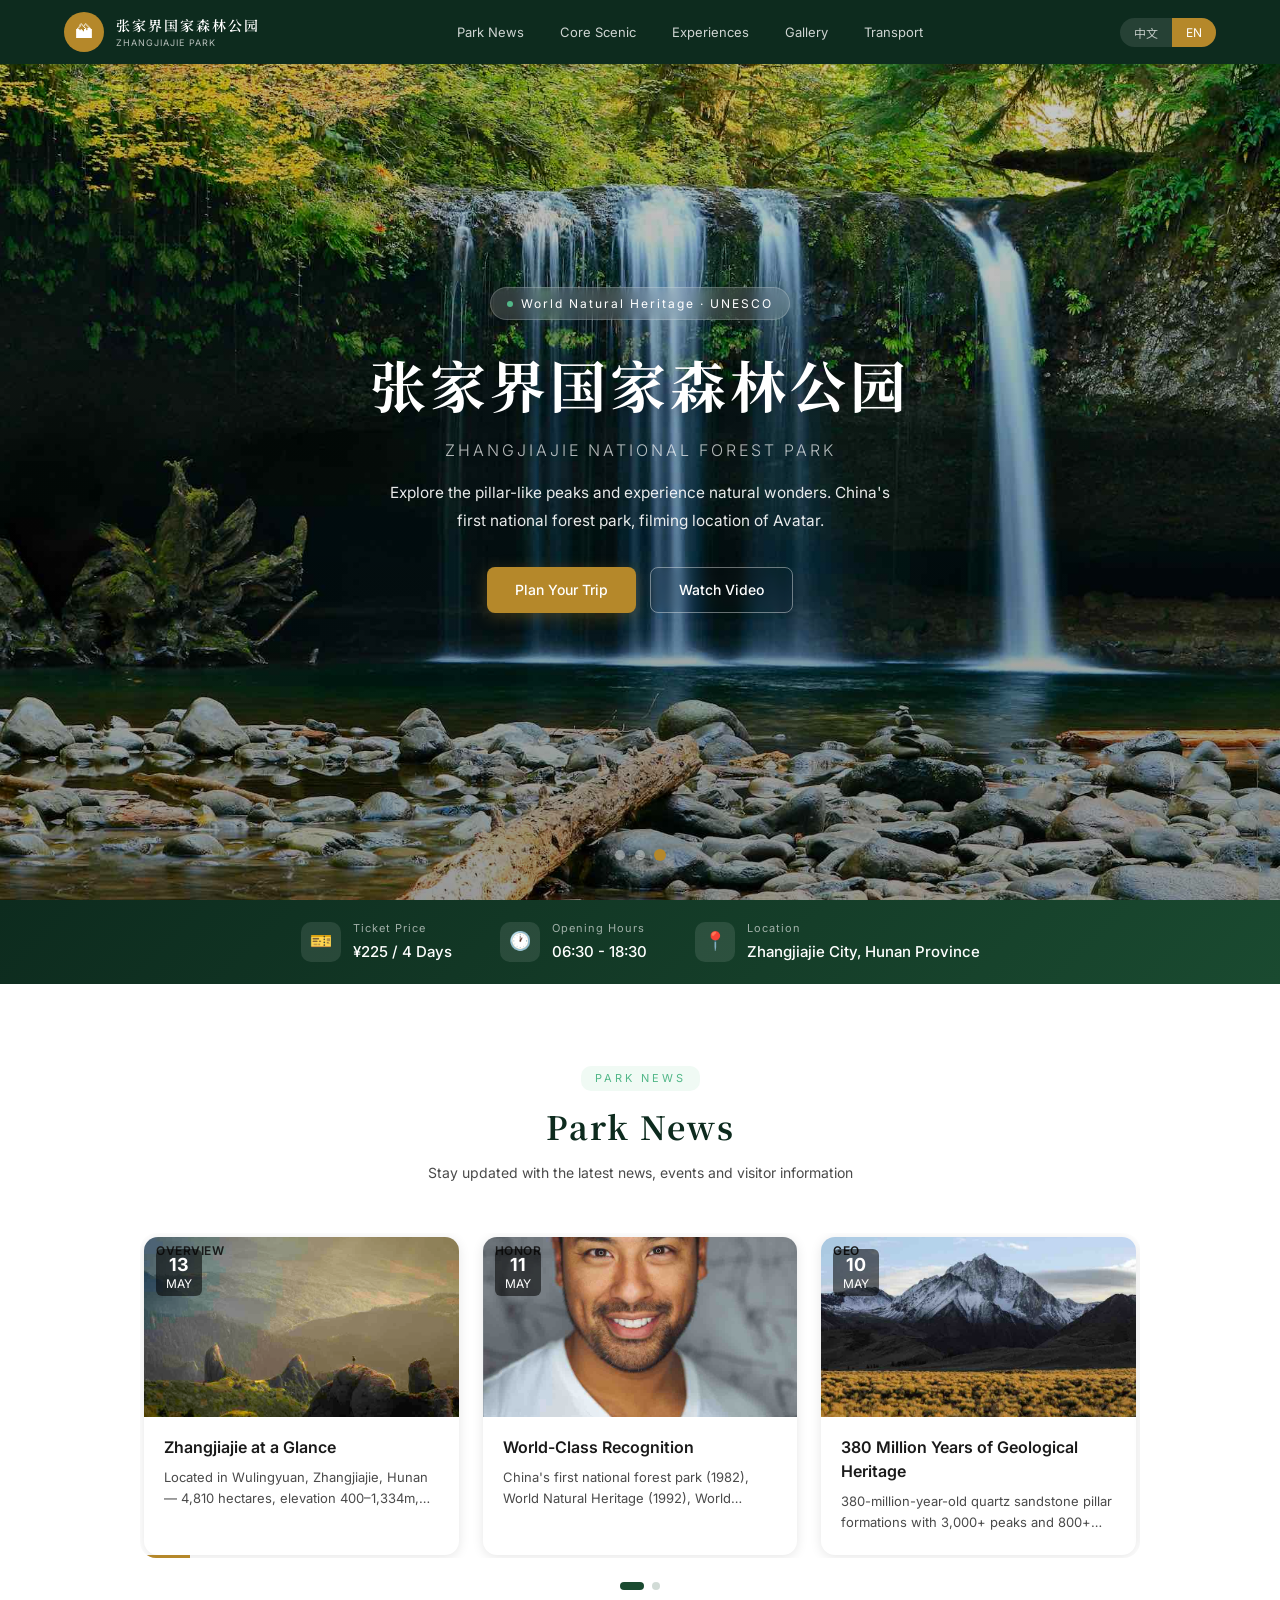
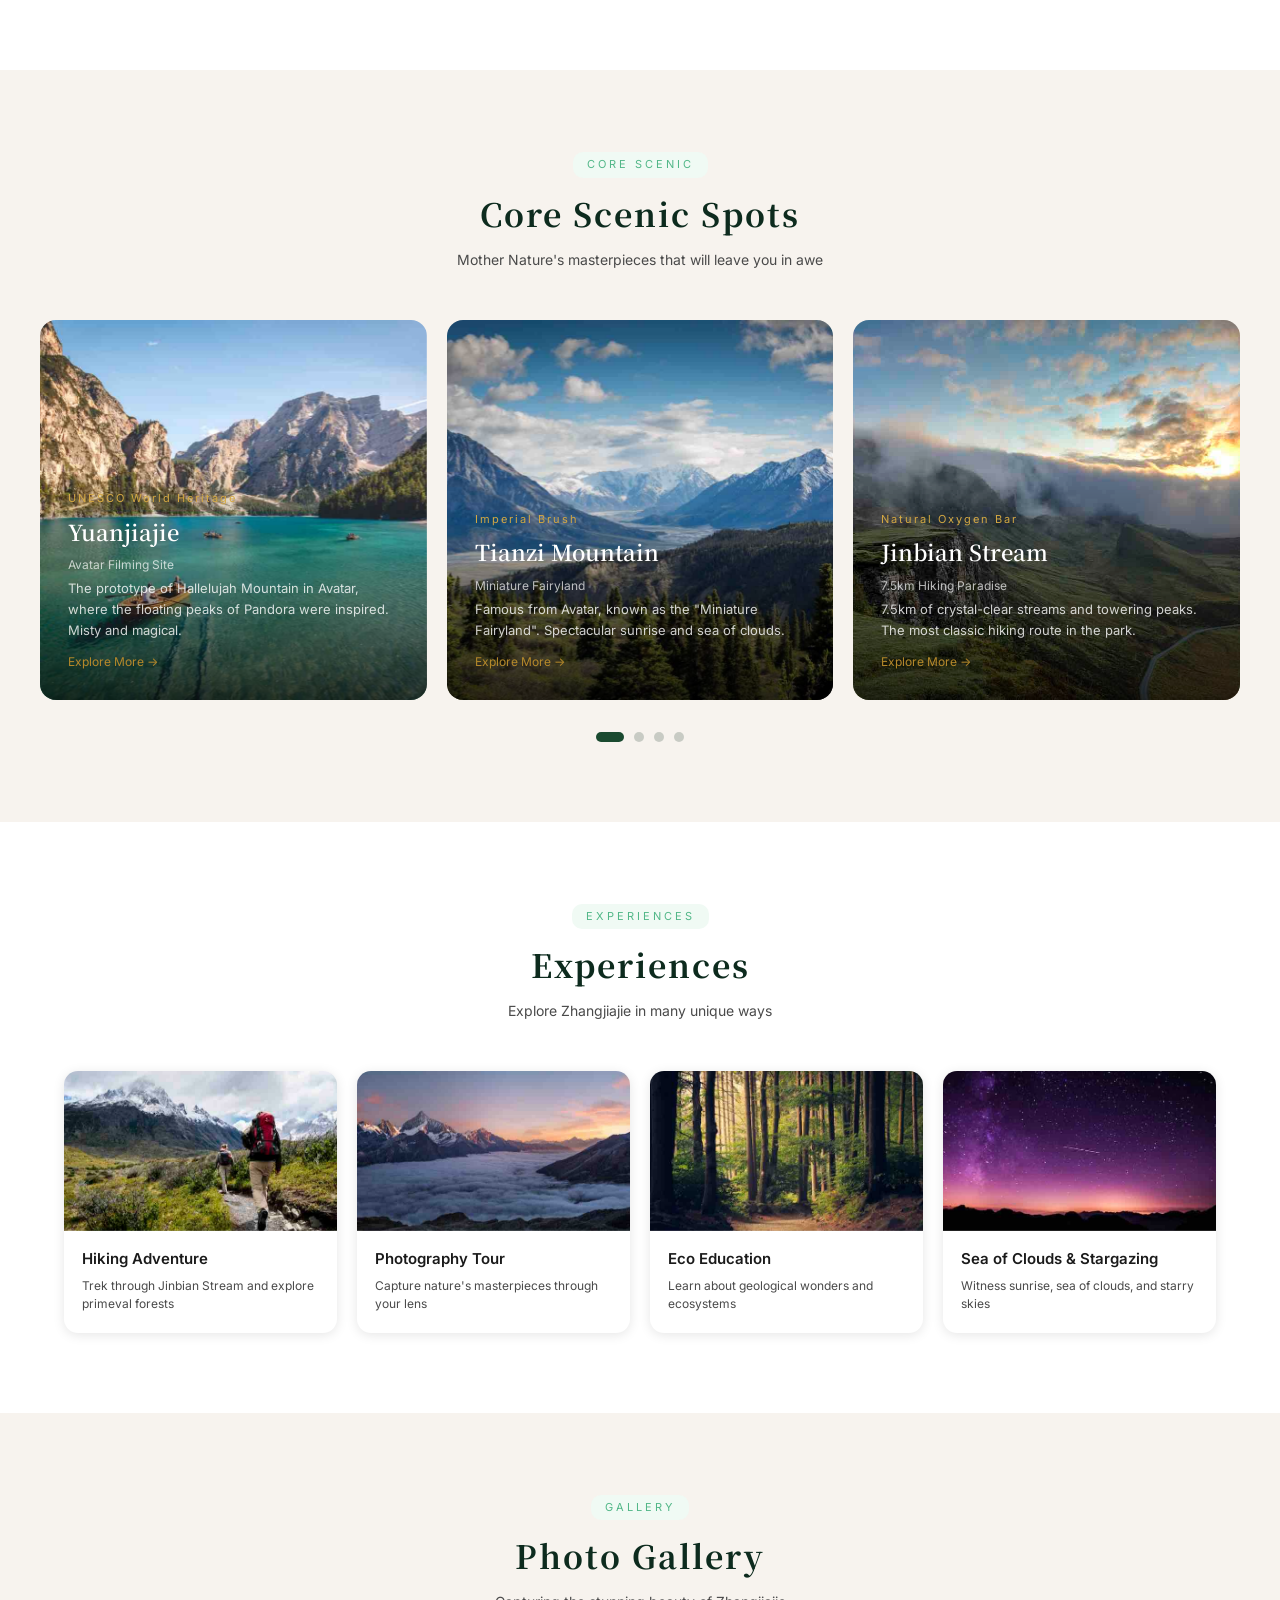
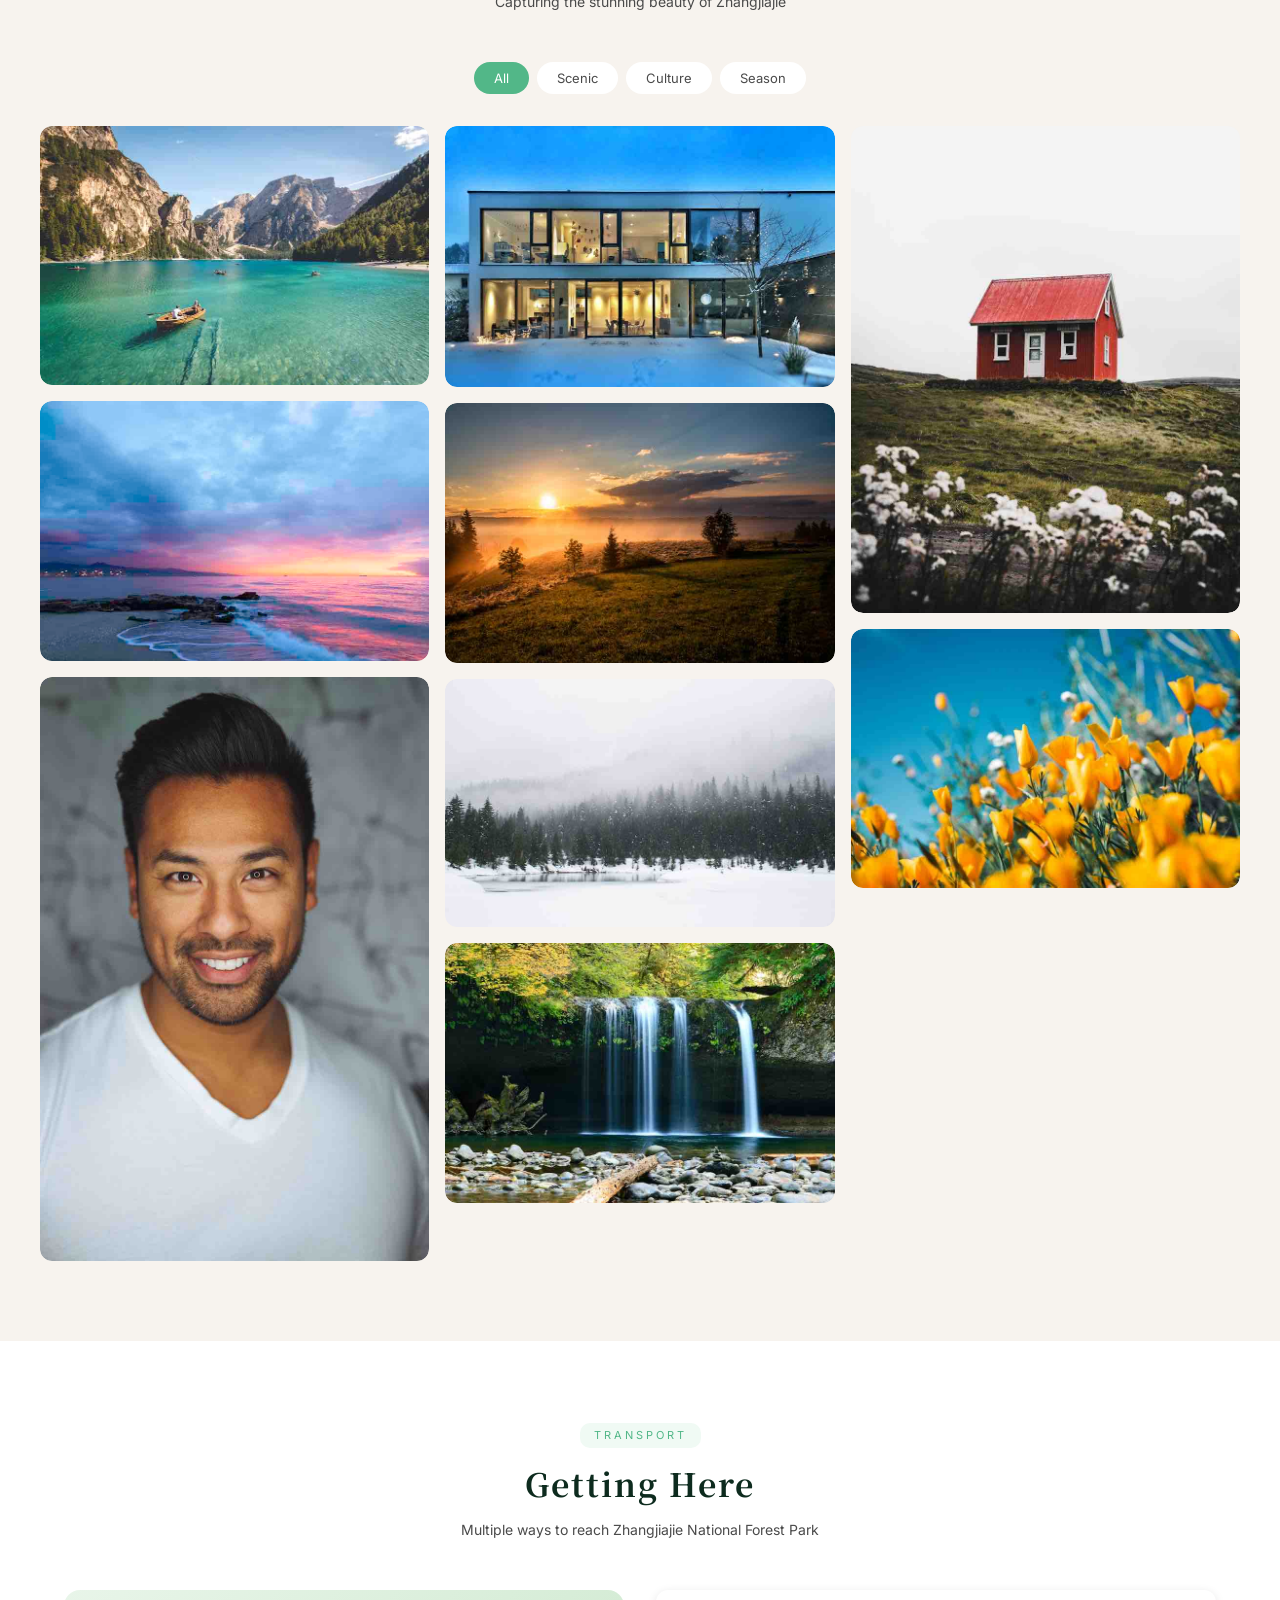
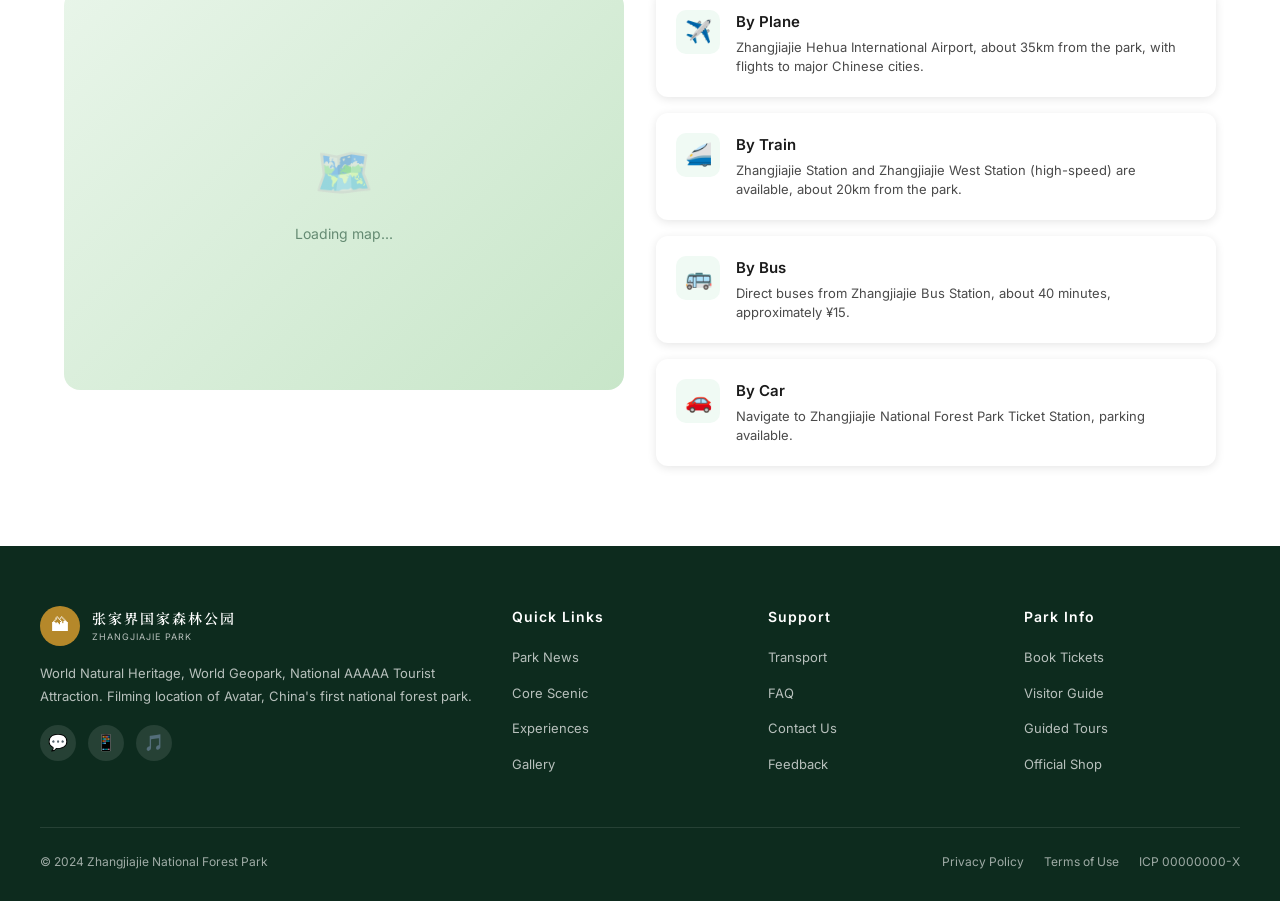
==== index.html @ 49bbccca "fix: prevent swipe-to-link, fix 768px breakpoint (show 2 cards)" ====
<!DOCTYPE html>
<html lang="zh-CN">
<head>
  <meta charset="UTF-8" />
  <meta name="viewport" content="width=device-width, initial-scale=1.0" />
  <title>张家界国家森林公园 | Zhangjiajie National Forest Park</title>
  <meta name="description" content="张家界国家森林公园官方网站 — 世界自然遗产，阿凡达取景地，中国第一个国家森林公园。" />
  <meta name="theme-color" content="#1a4a30" />
  
  <!-- DNS Prefetch for faster DNS resolution -->
  <link rel="dns-prefetch" href="https://fonts.googleapis.com" />
  <link rel="dns-prefetch" href="https://fonts.gstatic.com" crossorigin />
  
  <!-- Preconnect for Fonts - with display=swap for faster rendering -->
  <link rel="preconnect" href="https://fonts.googleapis.com" />
  <link rel="preconnect" href="https://fonts.gstatic.com" crossorigin />
  <link rel="preload" as="image" href="assets/images/hero-pillars.jpg" />
  <link href="https://fonts.googleapis.com/css2?family=Inter:wght@400;500;600&family=Noto+Sans+SC:wght@400;500&family=Noto+Serif+SC:wght@600;700&display=swap" rel="stylesheet" media="print" onload="this.media='all'" />
  <noscript>
    <link href="https://fonts.googleapis.com/css2?family=Inter:wght@400;500;600&family=Noto+Sans+SC:wght@400;500&family=Noto+Serif+SC:wght@600;700&display=swap" rel="stylesheet" />
  </noscript>
  
  <style>
    /* ========== RESET & BASE ========== */
    *, *::before, *::after { box-sizing: border-box; margin: 0; padding: 0; }
    html { scroll-behavior: smooth; }
    body {
      font-family: 'Inter', 'Noto Sans SC', -apple-system, sans-serif;
      color: #1a1a1a;
      background: #fff;
      line-height: 1.6;
      -webkit-font-smoothing: antialiased;
    }
    img { display: block; max-width: 100%; }
    a { text-decoration: none; color: inherit; }
    button { font-family: inherit; cursor: pointer; border: none; background: none; }
    ul { list-style: none; }

    /* ========== COLOR VARIABLES ========== */
    :root {
      --green-dark: #0d2b1e;
      --green-mid: #1a4a30;
      --green-light: #2d6a4f;
      --green-accent: #52b788;
      --gold: #b5882a;
      --gold-light: #d4a843;
      --cream: #f7f3ee;
      --cream-dark: #e8e4de;
      --text-dark: #1a1a1a;
      --text-mid: #4a4a4a;
      --text-light: #888;
      --border: #e0dbd4;
      --white: #fff;
      --shadow: rgba(0,0,0,0.1);
      --nav-height: 64px;
    }

    /* ========== HEADER ========== */
    .header {
      position: fixed;
      top: 0;
      left: 0;
      right: 0;
      z-index: 1000;
      background: var(--green-dark);
      height: var(--nav-height);
      transition: background 0.3s, box-shadow 0.3s;
    }
    .header.scrolled {
      background: rgba(13, 43, 30, 0.98);
      box-shadow: 0 2px 20px rgba(0,0,0,0.2);
    }
    .header-inner {
      max-width: 1200px;
      margin: 0 auto;
      padding: 0 24px;
      height: 100%;
      display: flex;
      align-items: center;
      justify-content: space-between;
    }
    .logo {
      display: flex;
      align-items: center;
      gap: 12px;
      color: var(--white);
    }
    .logo-icon {
      width: 40px;
      height: 40px;
      background: var(--gold);
      border-radius: 50%;
      display: flex;
      align-items: center;
      justify-content: center;
      font-size: 18px;
    }
    .logo-text {
      display: flex;
      flex-direction: column;
    }
    .logo-cn {
      font-family: 'Noto Serif SC', serif;
      font-size: 14px;
      font-weight: 600;
      letter-spacing: 2px;
    }
    .logo-en {
      font-size: 9px;
      opacity: 0.7;
      letter-spacing: 1px;
    }
    .nav {
      display: flex;
      align-items: center;
      gap: 8px;
    }
    .nav a {
      color: rgba(255,255,255,0.8);
      font-size: 13px;
      padding: 8px 14px;
      border-radius: 6px;
      transition: background 0.2s, color 0.2s;
    }
    .nav a:hover, .nav a.active {
      color: var(--white);
      background: rgba(255,255,255,0.1);
    }
    .lang-switch {
      display: flex;
      background: rgba(255,255,255,0.1);
      border-radius: 20px;
      overflow: hidden;
    }
    .lang-switch button {
      padding: 6px 14px;
      font-size: 12px;
      color: rgba(255,255,255,0.7);
      transition: background 0.2s, color 0.2s;
    }
    .lang-switch button.active {
      background: var(--gold);
      color: var(--white);
    }
    .mobile-menu-btn {
      display: none;
      flex-direction: column;
      gap: 5px;
      padding: 8px;
    }
    .mobile-menu-btn span {
      display: block;
      width: 22px;
      height: 2px;
      background: var(--white);
      border-radius: 2px;
      transition: transform 0.3s, opacity 0.3s;
    }
    .mobile-menu-btn.active span:nth-child(1) {
      transform: rotate(45deg) translate(5px, 5px);
    }
    .mobile-menu-btn.active span:nth-child(2) {
      opacity: 0;
    }
    .mobile-menu-btn.active span:nth-child(3) {
      transform: rotate(-45deg) translate(5px, -5px);
    }

    /* ========== MOBILE NAV ========== */
    .mobile-nav {
      position: fixed;
      top: 0;
      right: -100%;
      width: 280px;
      height: 100vh;
      background: var(--green-dark);
      z-index: 2000;
      padding: 80px 24px 24px;
      transition: right 0.3s ease;
      box-shadow: -4px 0 20px rgba(0,0,0,0.3);
    }
    .mobile-nav.open {
      right: 0;
    }
    .mobile-nav-close {
      position: absolute;
      top: 20px;
      right: 20px;
      width: 40px;
      height: 40px;
      border: none;
      background: transparent;
      color: white;
      font-size: 28px;
      cursor: pointer;
    }
    .mobile-nav a {
      display: block;
      color: white;
      font-size: 18px;
      padding: 16px 0;
      border-bottom: 1px solid rgba(255,255,255,0.1);
    }
    .mobile-nav-lang {
      display: flex;
      gap: 12px;
      margin-top: 24px;
    }
    .mobile-nav-lang button {
      flex: 1;
      padding: 12px;
      border: 1px solid var(--gold);
      background: transparent;
      color: white;
      border-radius: 4px;
      cursor: pointer;
    }
    .mobile-nav-lang button.active {
      background: var(--gold);
    }
    .mobile-nav-overlay {
      position: fixed;
      top: 0;
      left: 0;
      width: 100%;
      height: 100%;
      background: rgba(0,0,0,0.5);
      z-index: 1999;
      opacity: 0;
      visibility: hidden;
      transition: opacity 0.3s, visibility 0.3s;
    }
    .mobile-nav-overlay.open {
      opacity: 1;
      visibility: visible;
    }

    /* ========== HERO ========== */
    .hero {
      height: 100vh;
      min-height: 600px;
      position: relative;
      overflow: hidden;
    }
    .hero-slides {
      position: absolute;
      inset: 0;
    }
    .hero-slide {
      position: absolute;
      inset: 0;
      opacity: 0;
      transition: opacity 1s;
    }
    .hero-slide.active { opacity: 1; }
    .hero-slide-bg {
      position: absolute;
      inset: 0;
      background-size: cover;
      background-position: center;
    }
    .slide-1 .hero-slide-bg { background-image: url('assets/images/hero-pillars.jpg'); }
    .slide-2 .hero-slide-bg { background-image: url('assets/images/hero-clouds.jpg'); }
    .slide-3 .hero-slide-bg { background-image: url('assets/images/hero-stream.jpg'); }
    .hero-overlay {
      position: absolute;
      inset: 0;
      background: linear-gradient(to bottom, rgba(0,0,0,0.2), rgba(0,0,0,0.4));
    }
    .hero-content {
      position: relative;
      z-index: 10;
      height: 100%;
      display: flex;
      flex-direction: column;
      align-items: center;
      justify-content: center;
      text-align: center;
      color: var(--white);
      padding: 0 24px;
    }
    .hero-badge {
      display: inline-flex;
      align-items: center;
      gap: 8px;
      background: rgba(255,255,255,0.15);
      backdrop-filter: blur(6px);
      padding: 6px 16px;
      border-radius: 20px;
      font-size: 12px;
      letter-spacing: 2px;
      margin-bottom: 20px;
      border: 1px solid rgba(255,255,255,0.2);
    }
    .hero-badge-dot {
      width: 6px;
      height: 6px;
      background: var(--green-accent);
      border-radius: 50%;
      animation: pulse 2s infinite;
    }
    @keyframes pulse {
      0%, 100% { opacity: 1; }
      50% { opacity: 0.4; }
    }
    .hero-title {
      font-family: 'Noto Serif SC', serif;
      font-size: clamp(32px, 5vw, 56px);
      font-weight: 700;
      letter-spacing: 4px;
      margin-bottom: 16px;
      text-shadow: 0 2px 20px rgba(0,0,0,0.3);
    }
    .hero-title-en {
      display: block;
      font-family: 'Inter', sans-serif;
      font-size: clamp(12px, 1.5vw, 16px);
      font-weight: 300;
      letter-spacing: 3px;
      opacity: 0.7;
      margin-top: 8px;
    }
    .hero-desc {
      font-size: clamp(14px, 1.2vw, 16px);
      max-width: 500px;
      opacity: 0.9;
      margin-bottom: 32px;
      line-height: 1.8;
    }
    .hero-btns {
      display: flex;
      gap: 14px;
      flex-wrap: wrap;
      justify-content: center;
    }
    .btn {
      padding: 12px 28px;
      border-radius: 8px;
      font-size: 14px;
      font-weight: 500;
      transition: transform 0.2s, box-shadow 0.2s;
    }
    .btn:hover {
      transform: translateY(-2px);
    }
    .btn-primary {
      background: var(--gold);
      color: var(--white);
      box-shadow: 0 4px 16px rgba(181,136,42,0.3);
    }
    .btn-primary:hover {
      box-shadow: 0 6px 24px rgba(181,136,42,0.4);
    }
    .btn-outline {
      border: 1px solid rgba(255,255,255,0.4);
      color: var(--white);
      backdrop-filter: blur(4px);
    }
    .btn-outline:hover {
      background: rgba(255,255,255,0.1);
    }
    .hero-dots {
      position: absolute;
      bottom: 40px;
      left: 50%;
      transform: translateX(-50%);
      display: flex;
      gap: 10px;
    }
    .hero-dot {
      width: 10px;
      height: 10px;
      border-radius: 50%;
      background: rgba(255,255,255,0.4);
      cursor: pointer;
      transition: background 0.3s, transform 0.3s;
      border: none;
    }
    .hero-dot.active {
      background: var(--gold);
      transform: scale(1.2);
    }

    /* ========== INFO BAR ========== */
    .info-bar {
      background: linear-gradient(135deg, var(--green-dark), var(--green-mid));
      color: var(--white);
      padding: 20px 0;
    }
    .info-inner {
      max-width: 1200px;
      margin: 0 auto;
      padding: 0 24px;
      display: flex;
      align-items: center;
      justify-content: center;
      gap: 48px;
      flex-wrap: wrap;
    }
    .info-item {
      display: flex;
      align-items: center;
      gap: 12px;
    }
    .info-icon {
      width: 40px;
      height: 40px;
      background: rgba(255,255,255,0.1);
      border-radius: 10px;
      display: flex;
      align-items: center;
      justify-content: center;
      font-size: 18px;
    }
    .info-label {
      font-size: 11px;
      opacity: 0.6;
      letter-spacing: 1px;
    }
    .info-value {
      font-size: 15px;
      font-weight: 500;
      margin-top: 2px;
    }

    /* ========== SECTIONS ========== */
    .section {
      padding: 80px 24px;
      max-width: 1200px;
      margin: 0 auto;
    }
    .section-header {
      text-align: center;
      margin-bottom: 48px;
    }
    .section-tag {
      display: inline-block;
      font-size: 11px;
      color: var(--green-accent);
      letter-spacing: 3px;
      text-transform: uppercase;
      margin-bottom: 10px;
      background: #f0faf4;
      padding: 4px 14px;
      border-radius: 10px;
    }
    .section-title {
      font-family: 'Noto Serif SC', serif;
      font-size: clamp(24px, 3vw, 32px);
      font-weight: 700;
      color: var(--green-dark);
      letter-spacing: 2px;
      margin-bottom: 10px;
    }
    .section-desc {
      font-size: 14px;
      color: var(--text-mid);
      max-width: 500px;
      margin: 0 auto;
    }

    /* ========== NEWS CAROUSEL ========== */
    .news-carousel-wrapper {
      position: relative;
      max-width: 1000px;
      margin: 0 auto;
      overflow: hidden;
      border-radius: 16px;
    }
    .news-carousel {
      display: flex;
      transition: transform 0.5s cubic-bezier(0.4, 0, 0.2, 1);
      will-change: transform;
    }
    .news-carousel-slide {
      flex: 0 0 100%;
      display: grid;
      grid-template-columns: repeat(3, 1fr);
      gap: 24px;
      padding: 4px;
    }
    .news-carousel-card {
      border-radius: 14px;
      overflow: hidden;
      background: var(--white);
      box-shadow: 0 2px 12px var(--shadow);
      transition: transform 0.25s, box-shadow 0.25s;
      cursor: pointer;
    }
    .news-carousel-card:hover {
      transform: translateY(-4px);
      box-shadow: 0 8px 28px rgba(0,0,0,0.12);
    }
    .news-carousel-img {
      height: 180px;
      background-size: cover;
      background-position: center;
      position: relative;
    }
    .news-carousel-body {
      padding: 18px 20px 22px;
    }
    .news-carousel-title {
      font-size: 16px;
      font-weight: 600;
      color: var(--text-dark);
      margin-bottom: 8px;
      line-height: 1.5;
    }
    .news-carousel-text {
      font-size: 13px;
      color: var(--text-mid);
      line-height: 1.6;
      display: -webkit-box;
      -webkit-line-clamp: 2;
      -webkit-box-orient: vertical;
      overflow: hidden;
    }
    .news-carousel-nav {
      position: absolute;
      top: 50%;
      transform: translateY(-50%);
      width: 44px;
      height: 44px;
      background: rgba(255,255,255,0.9);
      border-radius: 50%;
      display: flex;
      align-items: center;
      justify-content: center;
      cursor: pointer;
      transition: all 0.2s;
      box-shadow: 0 2px 10px rgba(0,0,0,0.15);
      z-index: 10;
      border: none;
      font-size: 20px;
      color: var(--green-mid);
      opacity: 0;
    }
    .news-carousel-wrapper:hover .news-carousel-nav {
      opacity: 1;
    }
    .news-carousel-nav:hover {
      background: var(--white);
      transform: translateY(-50%) scale(1.1);
    }
    .news-carousel-nav.prev { left: 12px; }
    .news-carousel-nav.next { right: 12px; }
    .news-carousel-dots {
      display: flex;
      justify-content: center;
      gap: 8px;
      margin-top: 24px;
    }
    .news-carousel-dot {
      width: 8px;
      height: 8px;
      border-radius: 50%;
      background: rgba(26,74,48,0.2);
      border: none;
      cursor: pointer;
      transition: all 0.3s;
      padding: 0;
    }
    .news-carousel-dot.active {
      background: var(--green-mid);
      width: 24px;
      border-radius: 4px;
    }
    .news-carousel-dot:hover:not(.active) {
      background: rgba(26,74,48,0.4);
    }
    .news-carousel-progress {
      position: absolute;
      bottom: 0;
      left: 0;
      height: 3px;
      background: var(--gold);
      width: 0%;
      z-index: 11;
      transition: width 0.1s linear;
    }
    .news-date {
      position: absolute;
      top: 12px;
      left: 12px;
      background: rgba(0,0,0,0.55);
      color: #fff;
      padding: 4px 10px;
      border-radius: 6px;
      text-align: center;
      font-size: 12px;
      line-height: 1.3;
      pointer-events: none;
    }
    .news-date-day {
      font-size: 18px;
      font-weight: 700;
    }
    .news-tag {
      display: inline-block;
      padding: 4px 12px;
      border-radius: 6px;
      font-size: 12px;
      font-weight: 600;
      letter-spacing: 0.5px;
      text-transform: uppercase;
    }
    .news-tag.overview { background: #e8f5e9; color: #2e7d32; }
    .news-tag.honor    { background: #fff8e1; color: #f57f17; }
    .news-tag.geo      { background: #e3f2fd; color: #1565c0; }
    .news-tag.eco      { background: #f3e5f5; color: #6a1b9a; }
    .news-tag.avatar   { background: #e0f7fa; color: #00838f; }
    /* fallback for old tags */
    .news-tag.announce { background: #fff3e0; color: #e65100; }
    .news-tag.event    { background: #e8f5e9; color: #2e7d32; }
    .news-tag.notice   { background: #e3f2fd; color: #1565c0; }

    /* ========== SCENIC ========== */
    #scenic {
      background: var(--cream);
      padding: 80px 24px;
    }
    .scenic-inner {
      max-width: 1200px;
      margin: 0 auto;
    }
    .scenic-grid {
      display: grid;
      grid-template-columns: repeat(3, 1fr);
      gap: 20px;
    }
    .scenic-card {
      border-radius: 16px;
      overflow: hidden;
      position: relative;
      min-height: 380px;
      cursor: pointer;
    }
    .scenic-bg {
      position: absolute;
      inset: 0;
      background-size: cover;
      background-position: center;
      transition: transform 0.4s;
      will-change: transform;
    }
    .scenic-card:hover .scenic-bg {
      transform: scale(1.05);
    }
    .scenic-overlay {
      position: absolute;
      inset: 0;
      background: linear-gradient(to top, rgba(0,0,0,0.7) 0%, transparent 60%);
      display: flex;
      flex-direction: column;
      justify-content: flex-end;
      padding: 28px;
      color: var(--white);
    }
    .scenic-tag {
      font-size: 11px;
      color: var(--gold-light);
      letter-spacing: 2px;
      margin-bottom: 6px;
    }
    .scenic-name {
      font-family: 'Noto Serif SC', serif;
      font-size: 22px;
      font-weight: 600;
      margin-bottom: 6px;
    }
    .scenic-desc {
      font-size: 13px;
      opacity: 0.8;
      line-height: 1.6;
    }
    .scenic-sub {
      font-size: 12px;
      color: rgba(255,255,255,0.7);
      margin-bottom: 4px;
    }
    .scenic-link {
      margin-top: 12px;
      font-size: 12px;
      color: var(--gold);
      display: flex;
      align-items: center;
      gap: 4px;
    }
    .pagination-container {
      display: flex;
      justify-content: center;
      gap: 10px;
      margin-top: 32px;
    }
    .pagination-dot {
      width: 10px;
      height: 10px;
      border-radius: 50%;
      background: rgba(13, 43, 30, 0.2);
      border: none;
      cursor: pointer;
      transition: all 0.3s;
    }
    .pagination-dot.active {
      background: var(--green-mid);
      width: 28px;
      border-radius: 5px;
    }
    .pagination-dot:hover:not(.active) {
      background: rgba(13, 43, 30, 0.4);
    }

    /* ========== EXPERIENCE ========== */
    .exp-grid {
      display: grid;
      grid-template-columns: repeat(4, 1fr);
      gap: 20px;
    }
    .exp-card {
      border-radius: 14px;
      overflow: hidden;
      background: var(--white);
      box-shadow: 0 2px 12px var(--shadow);
      transition: transform 0.25s, box-shadow 0.25s;
      cursor: pointer;
    }
    .exp-card:hover {
      transform: translateY(-4px);
      box-shadow: 0 8px 28px rgba(0,0,0,0.12);
    }
    .exp-img {
      height: 160px;
      overflow: hidden;
    }
    .exp-img img {
      width: 100%;
      height: 100%;
      object-fit: cover;
      transition: transform 0.4s;
      will-change: transform;
    }
    .exp-card:hover .exp-img img {
      transform: scale(1.1);
    }
    .exp-body {
      padding: 16px 18px 20px;
    }
    .exp-title {
      font-size: 15px;
      font-weight: 600;
      color: var(--text-dark);
      margin-bottom: 6px;
    }
    .exp-desc {
      font-size: 12px;
      color: var(--text-mid);
      line-height: 1.5;
    }

    /* ========== GALLERY ========== */
    #gallery {
      background: var(--cream);
      padding: 80px 24px;
    }
    .gallery-inner {
      max-width: 1200px;
      margin: 0 auto;
    }
    .gallery-filter {
      display: flex;
      justify-content: center;
      flex-wrap: wrap;
      gap: 8px;
      margin-bottom: 32px;
    }
    .gallery-filter button {
      padding: 8px 20px;
      border-radius: 20px;
      font-size: 13px;
      color: var(--text-mid);
      background: var(--white);
      cursor: pointer;
      transition: background 0.2s, color 0.2s;
    }
    .gallery-filter button.active,
    .gallery-filter button:hover {
      background: var(--green-accent);
      color: var(--white);
    }
    .gallery-masonry {
      columns: 3;
      column-gap: 16px;
    }
    .gallery-item {
      break-inside: avoid;
      margin-bottom: 16px;
      border-radius: 12px;
      overflow: hidden;
      position: relative;
      cursor: pointer;
    }
    .gallery-item img {
      width: 100%;
      display: block;
      border-radius: 12px;
    }
    .gallery-overlay {
      position: absolute;
      inset: 0;
      background: linear-gradient(to top, rgba(0,0,0,0.6), transparent 60%);
      border-radius: 12px;
      display: flex;
      align-items: flex-end;
      padding: 16px;
      opacity: 0;
      transition: opacity 0.25s;
    }
    .gallery-item:hover .gallery-overlay {
      opacity: 1;
    }
    .gallery-title {
      font-size: 13px;
      color: var(--white);
      font-weight: 500;
    }

    /* ========== TRANSPORT ========== */
    .transport-layout {
      display: grid;
      grid-template-columns: 1fr 1fr;
      gap: 32px;
      align-items: start;
    }
    .transport-map {
      border-radius: 16px;
      overflow: hidden;
      background: linear-gradient(135deg, #e8f5e9, #c8e6c9);
      height: 400px;
      position: relative;
    }
    .map-placeholder {
      width: 100%;
      height: 100%;
      display: flex;
      align-items: center;
      justify-content: center;
      flex-direction: column;
      gap: 12px;
      color: var(--green-mid);
    }
    .map-placeholder-icon {
      font-size: 48px;
      opacity: 0.4;
    }
    .map-placeholder-text {
      font-size: 14px;
      opacity: 0.6;
    }
    .transport-ways {
      display: flex;
      flex-direction: column;
      gap: 16px;
    }
    .transport-card {
      background: var(--white);
      border-radius: 12px;
      padding: 20px;
      box-shadow: 0 2px 10px var(--shadow);
      display: flex;
      align-items: flex-start;
      gap: 16px;
      transition: transform 0.2s, box-shadow 0.2s;
      cursor: pointer;
    }
    .transport-card:hover {
      transform: translateX(4px);
      box-shadow: 0 4px 18px rgba(0,0,0,0.1);
    }
    .transport-icon {
      width: 44px;
      height: 44px;
      background: #f0faf4;
      border-radius: 10px;
      display: flex;
      align-items: center;
      justify-content: center;
      font-size: 22px;
      flex-shrink: 0;
    }
    .transport-title {
      font-size: 15px;
      font-weight: 600;
      color: var(--text-dark);
      margin-bottom: 4px;
    }
    .transport-desc {
      font-size: 13px;
      color: var(--text-mid);
      line-height: 1.5;
    }

    /* ========== FOOTER ========== */
    .footer {
      background: var(--green-dark);
      color: var(--white);
      padding: 60px 24px 30px;
    }
    .footer-inner {
      max-width: 1200px;
      margin: 0 auto;
    }
    .footer-grid {
      display: grid;
      grid-template-columns: 2fr 1fr 1fr 1fr;
      gap: 40px;
      margin-bottom: 40px;
    }
    .footer-brand {
      display: flex;
      flex-direction: column;
      gap: 16px;
    }
    .footer-logo {
      display: flex;
      align-items: center;
      gap: 12px;
    }
    .footer-desc {
      font-size: 13px;
      opacity: 0.7;
      line-height: 1.8;
    }
    .footer-social {
      display: flex;
      gap: 12px;
    }
    .footer-social a {
      width: 36px;
      height: 36px;
      background: rgba(255,255,255,0.1);
      border-radius: 50%;
      display: flex;
      align-items: center;
      justify-content: center;
      transition: background 0.2s;
    }
    .footer-social a:hover {
      background: rgba(255,255,255,0.2);
    }
    .footer-col h4 {
      font-size: 14px;
      font-weight: 600;
      margin-bottom: 16px;
      letter-spacing: 1px;
    }
    .footer-col ul li {
      margin-bottom: 10px;
    }
    .footer-col ul li a {
      font-size: 13px;
      opacity: 0.7;
      transition: opacity 0.2s;
    }
    .footer-col ul li a:hover {
      opacity: 1;
    }
    .footer-bottom {
      border-top: 1px solid rgba(255,255,255,0.1);
      padding-top: 24px;
      display: flex;
      justify-content: space-between;
      align-items: center;
      flex-wrap: wrap;
      gap: 16px;
    }
    .footer-copy {
      font-size: 12px;
      opacity: 0.6;
    }
    .footer-links {
      display: flex;
      gap: 20px;
    }
    .footer-links a {
      font-size: 12px;
      opacity: 0.6;
      transition: opacity 0.2s;
    }
    .footer-links a:hover {
      opacity: 1;
    }

    /* ========== LIGHTBOX ========== */
    .lightbox {
      position: fixed;
      inset: 0;
      background: rgba(0,0,0,0.95);
      z-index: 2000;
      display: flex;
      align-items: center;
      justify-content: center;
      opacity: 0;
      visibility: hidden;
      pointer-events: none;
      transition: opacity 0.3s, visibility 0.3s;
      transform: translateZ(0);
    }
    .lightbox.open {
      opacity: 1;
      visibility: visible;
      pointer-events: auto;
    }
    .lightbox-img {
      max-width: 90vw;
      max-height: 85vh;
      border-radius: 8px;
    }
    .lightbox-close {
      position: absolute;
      top: 20px;
      right: 20px;
      width: 44px;
      height: 44px;
      background: rgba(255,255,255,0.1);
      border-radius: 50%;
      color: var(--white);
      font-size: 20px;
      display: flex;
      align-items: center;
      justify-content: center;
      cursor: pointer;
      transition: background 0.2s;
    }
    .lightbox-close:hover {
      background: rgba(255,255,255,0.2);
    }
    .lightbox-nav {
      position: absolute;
      top: 50%;
      transform: translateY(-50%);
      width: 50px;
      height: 50px;
      background: rgba(255,255,255,0.1);
      border-radius: 50%;
      color: var(--white);
      font-size: 24px;
      display: flex;
      align-items: center;
      justify-content: center;
      cursor: pointer;
      transition: background 0.2s;
    }
    .lightbox-nav:hover {
      background: rgba(255,255,255,0.2);
    }
    .lightbox-prev { left: 20px; }
    .lightbox-next { right: 20px; }

    /* ========== ANIMATIONS ========== */
    .fade-up {
      opacity: 0;
      transform: translateY(30px);
      transition: opacity 0.6s ease, transform 0.6s ease;
    }
    .fade-up.visible {
      opacity: 1;
      transform: translateY(0);
    }

    /* ========== RESPONSIVE ========== */
    @media (max-width: 1024px) {
      .news-carousel-slide { grid-template-columns: repeat(2, 1fr); }
      .exp-grid { grid-template-columns: repeat(2, 1fr); }
      .scenic-grid { grid-template-columns: repeat(2, 1fr); }
      .gallery-masonry { columns: 2; }
      .footer-grid { grid-template-columns: repeat(2, 1fr); }
    }
    @media (max-width: 768px) {
      .nav { display: none; }
      .mobile-menu-btn { display: flex; }
      .news-carousel-slide { grid-template-columns: 1fr; gap: 16px; }
      .news-carousel-nav { opacity: 0.8; width: 40px; height: 40px; font-size: 18px; }
      .news-carousel-nav.prev { left: 8px; }
      .news-carousel-nav.next { right: 8px; }
      .news-carousel-wrapper { border-radius: 12px; }
      .exp-grid { grid-template-columns: 1fr; }
      .scenic-grid { grid-template-columns: 1fr; }
      .transport-layout { grid-template-columns: 1fr; }
      .footer-grid { grid-template-columns: 1fr; }
      .info-inner { gap: 24px; }
    }
    @media (max-width: 480px) {
      .hero-title { font-size: 32px; }
      .hero-desc { font-size: 14px; }
      .info-inner { flex-direction: column; gap: 16px; }
      .btn { padding: 10px 20px; font-size: 14px; }
    }
    .gallery-item.hidden { display: none; }

    /* ========== SKELETON ========== */
    @keyframes skeleton-loading { 0% { background-position: 200% 0; } 100% { background-position: -200% 0; } }
    .skeleton { background: linear-gradient(90deg, #f0f0f0 25%, #e0e0e0 50%, #f0f0f0 75%); background-size: 200% 100%; animation: skeleton-loading 1.5s infinite; }
    .skeleton-card { border-radius: 14px; overflow: hidden; background: #fff; box-shadow: 0 2px 12px var(--shadow); }
    .skeleton-img { height: 180px; }
    .skeleton-text { height: 16px; margin: 16px 20px 8px; border-radius: 4px; }
    .skeleton-text-short { width: 60%; height: 14px; margin: 0 20px 18px; }

    /* ========== FOCUS ========== */
    :focus-visible { outline: 2px solid var(--green-accent); outline-offset: 2px; }
    .skip-link { position: absolute; top: -100px; left: 50%; transform: translateX(-50%); background: var(--green-dark); color: white; padding: 12px 24px; border-radius: 8px; z-index: 10000; transition: top 0.3s; }
    .skip-link:focus { top: 10px; }

    /* ========== BACK TO TOP ========== */
    .back-to-top { position: fixed; bottom: 30px; right: 30px; width: 48px; height: 48px; background: var(--green-mid); color: white; border-radius: 50%; display: flex; align-items: center; justify-content: center; font-size: 20px; cursor: pointer; opacity: 0; visibility: hidden; transform: translateY(20px); transition: all 0.3s ease; box-shadow: 0 4px 16px rgba(26,74,48,0.3); z-index: 900; }
    .back-to-top.visible { opacity: 1; visibility: visible; transform: translateY(0); }
    .back-to-top:hover { background: var(--green-dark); transform: translateY(-2px); }

    /* ========== HERO NAV ARROWS ========== */
    .hero-nav { position: absolute; top: 50%; transform: translateY(-50%); width: 48px; height: 48px; background: rgba(255,255,255,0.15); backdrop-filter: blur(4px); -webkit-backdrop-filter: blur(4px); border-radius: 50%; display: flex; align-items: center; justify-content: center; color: white; font-size: 24px; cursor: pointer; transition: all 0.3s; opacity: 0; border: 1px solid rgba(255,255,255,0.2); z-index: 10; }
    .hero:hover .hero-nav { opacity: 1; }
    .hero-nav:hover { background: rgba(255,255,255,0.25); transform: translateY(-50%) scale(1.1); }
    .hero-nav.prev { left: 30px; }
    .hero-nav.next { right: 30px; }
    .hero-pause { position: absolute; bottom: 40px; right: 30px; width: 36px; height: 36px; background: rgba(255,255,255,0.15); border-radius: 50%; display: flex; align-items: center; justify-content: center; color: white; font-size: 14px; cursor: pointer; opacity: 0; transition: opacity 0.3s; z-index: 10; border: 1px solid rgba(255,255,255,0.2); }
    .hero:hover .hero-pause { opacity: 1; }

    /* ========== LIGHTBOX ENHANCE ========== */
    .lightbox-counter { position: absolute; bottom: 20px; left: 50%; transform: translateX(-50%); background: rgba(0,0,0,0.5); padding: 6px 16px; border-radius: 20px; color: white; font-size: 13px; z-index: 10; }
    .lightbox-caption { position: absolute; bottom: 60px; left: 50%; transform: translateX(-50%); color: white; font-size: 14px; text-align: center; max-width: 80%; opacity: 0.9; z-index: 10; }
    .lightbox-img { transition: opacity 0.3s; }
    .lightbox-img.changing { opacity: 0; }

  </style>
</head>
<body>
  <a href="#header" class="skip-link" data-i18n="skip_link">Skip to main content</a>
  
  <!-- ========== HEADER ========== -->
  <header class="header" id="header">
    <div class="header-inner">
      <a href="#" class="logo">
        <div class="logo-icon">🏔</div>
        <div class="logo-text">
          <span class="logo-cn">张家界国家森林公园</span>
          <span class="logo-en">ZHANGJIAJIE PARK</span>
        </div>
      </a>
      <nav class="nav" id="nav">
        <a href="#news" data-i18n="nav_news">Park News</a>
        <a href="#scenic" data-i18n="nav_scenic">Core Scenic</a>
        <a href="#experience" data-i18n="nav_exp">Experiences</a>
        <a href="#gallery" data-i18n="nav_gallery">Gallery</a>
        <a href="#transport" data-i18n="nav_transport">Transport</a>
      </nav>
      <div class="lang-switch">
        <button onclick="switchLang('zh')" data-lang="zh">中文</button>
        <button onclick="switchLang('en')" class="active" data-lang="en">EN</button>
      </div>
      <button class="mobile-menu-btn" id="mobileMenuBtn" aria-label="Menu">
        <span></span><span></span><span></span>
      </button>
    </div>
  </header>

  <!-- ========== MOBILE NAV ========== -->
  <div class="mobile-nav-overlay" id="mobileNavOverlay"></div>
  <nav class="mobile-nav" id="mobileNav">
    <button class="mobile-nav-close" id="mobileNavClose">&times;</button>
    <a href="#news" data-i18n="nav_news">Park News</a>
    <a href="#scenic" data-i18n="nav_scenic">Core Scenic</a>
    <a href="#experience" data-i18n="nav_exp">Experiences</a>
    <a href="#gallery" data-i18n="nav_gallery">Gallery</a>
    <a href="#transport" data-i18n="nav_transport">Transport</a>
    <div class="mobile-nav-lang">
      <button onclick="switchLang('zh')" data-lang="zh">中文</button>
      <button onclick="switchLang('en')" class="active" data-lang="en">EN</button>
    </div>
  </nav>

  <!-- ========== HERO ========== -->
  <section class="hero" id="hero">
    <div class="hero-slides" id="heroSlides">
      <div class="hero-slide slide-1 active">
        <div class="hero-slide-bg"></div>
      </div>
      <div class="hero-slide slide-2">
        <div class="hero-slide-bg"></div>
      </div>
      <div class="hero-slide slide-3">
        <div class="hero-slide-bg"></div>
      </div>
    </div>
    <div class="hero-overlay"></div>
    <div class="hero-content">
      <div class="hero-badge">
        <span class="hero-badge-dot"></span>
        <span data-i18n="hero_badge">World Natural Heritage · UNESCO</span>
      </div>
      <h1 class="hero-title">
        张家界国家森林公园
        <span class="hero-title-en">ZHANGJIAJIE NATIONAL FOREST PARK</span>
      </h1>
      <p class="hero-desc" data-i18n="hero_desc">Explore the pillar-like peaks and experience natural wonders. China's first national forest park, filming location of Avatar.</p>
      <div class="hero-btns">
        <a href="#scenic" class="btn btn-primary" data-i18n="btn_plan">Plan Your Trip</a>
        <button class="btn btn-outline" onclick="openVideo()" data-i18n="btn_video">Watch Video</button>
      </div>
    </div>
    <div class="hero-dots" id="heroDots">
      <button class="hero-dot active" data-slide="0"></button>
      <button class="hero-dot" data-slide="1"></button>
      <button class="hero-dot" data-slide="2"></button>
    </div>
    <button class="hero-nav prev" aria-label="Previous slide">‹</button>
    <button class="hero-nav next" aria-label="Next slide">›</button>
    <button class="hero-pause" aria-label="Pause autoplay">⏸</button>
  </section>

  <!-- ========== INFO BAR ========== -->
  <section class="info-bar">
    <div class="info-inner">
      <div class="info-item">
        <div class="info-icon">🎫</div>
        <div>
          <div class="info-label" data-i18n="info_ticket">Ticket Price</div>
          <div class="info-value">¥225 / <span data-i18n="info_days">4 Days</span></div>
        </div>
      </div>
      <div class="info-item">
        <div class="info-icon">🕐</div>
        <div>
          <div class="info-label" data-i18n="info_hours">Opening Hours</div>
          <div class="info-value">06:30 - 18:30</div>
        </div>
      </div>
      <div class="info-item">
        <div class="info-icon">📍</div>
        <div>
          <div class="info-label" data-i18n="info_location">Location</div>
          <div class="info-value">Zhangjiajie City, Hunan Province</div>
        </div>
      </div>
    </div>
  </section>

  <!-- ========== NEWS ========== -->
  <section class="section" id="news">
    <div class="section-header">
      <div class="section-tag" data-i18n="news_tag">PARK NEWS</div>
        <h2 class="section-title" data-i18n="news_title">Park News</h2>
        <p class="section-desc" data-i18n="news_desc">Stay updated with the latest news, events and visitor information</p>
    </div>
    <div class="news-carousel-wrapper" id="newsCarouselWrapper">
      <div class="news-carousel" id="newsCarousel">
        <!-- News carousel slides will be rendered by JS -->
      </div>
      <button class="news-carousel-nav prev" id="newsCarouselPrev" aria-label="Previous slide">&#8249;</button>
      <button class="news-carousel-nav next" id="newsCarouselNext" aria-label="Next slide">&#8250;</button>
      <div class="news-carousel-progress" id="newsCarouselProgress"></div>
    </div>
    <div class="news-carousel-dots" id="newsCarouselDots">
      <!-- Dots will be rendered by JS -->
    </div>
  </section>

  <!-- ========== SCENIC ========== -->
  <section id="scenic">
    <div class="scenic-inner">
      <div class="section-header">
        <div class="section-tag" data-i18n="scenic_tag">CORE SCENIC</div>
        <h2 class="section-title" data-i18n="scenic_title">Core Scenic Spots</h2>
        <p class="section-desc" data-i18n="scenic_desc">Mother Nature's masterpieces that will leave you in awe</p>
      </div>
      <div class="scenic-grid" id="scenicGrid">
        <!-- Scenic cards will be rendered by JS -->
      </div>
      <div class="pagination-container" id="scenicPagination">
        <!-- Pagination dots will be rendered by JS -->
      </div>
    </div>
  </section>

  <!-- ========== EXPERIENCE ========== -->
  <section class="section" id="experience">
    <div class="section-header">
        <div class="section-tag" data-i18n="exp_tag">EXPERIENCES</div>
        <h2 class="section-title" data-i18n="exp_title">Experiences</h2>
        <p class="section-desc" data-i18n="exp_desc">Explore Zhangjiajie in many unique ways</p>
    </div>
    <div class="exp-grid" id="expGrid">
      <!-- Experience cards will be rendered by JS -->
    </div>
  </section>

  <!-- ========== GALLERY ========== -->
  <section id="gallery">
    <div class="gallery-inner">
      <div class="section-header">
        <div class="section-tag" data-i18n="gallery_tag">GALLERY</div>
        <h2 class="section-title" data-i18n="gallery_title">Photo Gallery</h2>
        <p class="section-desc" data-i18n="gallery_desc">Capturing the stunning beauty of Zhangjiajie</p>
      </div>
      <div class="gallery-filter">
        <button class="active" onclick="filterGallery('all', this)" data-i18n="gallery_all">All</button>
        <button onclick="filterGallery('scenic', this)" data-i18n="gallery_scenic">Scenic</button>
        <button onclick="filterGallery('culture', this)" data-i18n="gallery_culture">Culture</button>
        <button onclick="filterGallery('season', this)" data-i18n="gallery_season">Season</button>
      </div>
      <div class="gallery-masonry" id="galleryMasonry">
        <!-- Gallery items will be rendered by JS -->
      </div>
    </div>
  </section>

  <!-- ========== TRANSPORT ========== -->
  <section class="section" id="transport">
      <div class="section-header">
        <div class="section-tag" data-i18n="transport_tag">TRANSPORT</div>
        <h2 class="section-title" data-i18n="transport_title">Getting Here</h2>
        <p class="section-desc" data-i18n="transport_desc">Multiple ways to reach Zhangjiajie National Forest Park</p>
      </div>
    <div class="transport-layout">
      <div class="transport-map">
        <div class="map-placeholder">
          <div class="map-placeholder-icon">🗺️</div>
          <div class="map-placeholder-text" data-i18n="map_loading">Loading map...</div>
        </div>
      </div>
      <div class="transport-ways">
        <div class="transport-card">
          <div class="transport-icon">✈️</div>
          <div>
            <h4 class="transport-title" data-i18n="transport_plane">By Plane</h4>
            <p class="transport-desc" data-i18n="transport_plane_desc">Zhangjiajie Hehua International Airport, about 35km from the park, with flights to major Chinese cities.</p>
          </div>
        </div>
        <div class="transport-card">
          <div class="transport-icon">🚄</div>
          <div>
            <h4 class="transport-title" data-i18n="transport_train">By Train</h4>
            <p class="transport-desc" data-i18n="transport_train_desc">Zhangjiajie Station and Zhangjiajie West Station (high-speed), about 20km from the park.</p>
          </div>
        </div>
        <div class="transport-card">
          <div class="transport-icon">🚌</div>
          <div>
            <h4 class="transport-title" data-i18n="transport_bus">By Bus</h4>
            <p class="transport-desc" data-i18n="transport_bus_desc">Direct buses from Zhangjiajie Bus Station, about 40 minutes, approximately ¥15.</p>
          </div>
        </div>
        <div class="transport-card">
          <div class="transport-icon">🚗</div>
          <div>
            <h4 class="transport-title" data-i18n="transport_car">By Car</h4>
            <p class="transport-desc" data-i18n="transport_car_desc">Navigate to Zhangjiajie National Forest Park Ticket Station, parking available.</p>
          </div>
        </div>
      </div>
    </div>
  </section>

  <!-- ========== FOOTER ========== -->
  <footer class="footer">
    <div class="footer-inner">
      <div class="footer-grid">
        <div class="footer-brand">
          <div class="footer-logo">
            <div class="logo-icon">🏔</div>
            <div class="logo-text">
              <span class="logo-cn">张家界国家森林公园</span>
              <span class="logo-en">ZHANGJIAJIE PARK</span>
            </div>
          </div>
          <p class="footer-desc" data-i18n="footer_desc">World Natural Heritage, World Geopark, National AAAAA Tourist Attraction. Filming location of Avatar, China's first national forest park.</p>
          <div class="footer-social">
            <a href="#" aria-label="微信">💬</a>
            <a href="#" aria-label="微博">📱</a>
            <a href="#" aria-label="抖音">🎵</a>
          </div>
        </div>
        <div class="footer-col">
          <h4 data-i18n="footer_quick">Quick Links</h4>
          <ul>
            <li><a href="#news" data-i18n="nav_news">Park News</a></li>
            <li><a href="#scenic" data-i18n="nav_scenic">Core Scenic</a></li>
            <li><a href="#experience" data-i18n="nav_exp">Experiences</a></li>
            <li><a href="#gallery" data-i18n="nav_gallery">Gallery</a></li>
          </ul>
        </div>
        <div class="footer-col">
          <h4 data-i18n="footer_service">Support</h4>
          <ul>
            <li><a href="#transport" data-i18n="nav_transport">Getting Here</a></li>
            <li><a href="#" data-i18n="footer_faq">FAQ</a></li>
            <li><a href="#" data-i18n="footer_contact">Contact Us</a></li>
            <li><a href="#" data-i18n="footer_feedback">Feedback</a></li>
          </ul>
        </div>
        <div class="footer-col">
          <h4 data-i18n="footer_info">Park Info</h4>
          <ul>
            <li><a href="#" data-i18n="footer_ticket">Book Tickets</a></li>
            <li><a href="#" data-i18n="footer_notice">Visitor Guide</a></li>
            <li><a href="#" data-i18n="footer_guide">Guided Tours</a></li>
            <li><a href="#" data-i18n="footer_shop">Official Shop</a></li>
          </ul>
        </div>
      </div>
      <div class="footer-bottom">
        <p class="footer-copy">© 2024 Zhangjiajie National Forest Park</p>
        <div class="footer-links">
          <a href="#" data-i18n="footer_privacy">Privacy Policy</a>
          <a href="#" data-i18n="footer_terms">Terms of Use</a>
          <a href="#" data-i18n="footer_icp">ICP XXXXXXXX-X</a>
        </div>
      </div>
    </div>
  </footer>

  <!-- ========== LIGHTBOX ========== -->
  <div class="lightbox" id="lightbox">
    <button class="lightbox-close" onclick="closeLightbox()">✕</button>
    <button class="lightbox-nav lightbox-prev" onclick="lightboxPrev()">‹</button>
    <img class="lightbox-img" id="lightboxImg" src="" alt="Gallery image">
    <button class="lightbox-nav lightbox-next" onclick="lightboxNext()">›</button>
  </div>

  <!-- 延迟加载 JavaScript，不阻塞页面渲染 -->
  <script defer>
    /* ========== APP STATE ========== */
    var AppState = {
      currentLang: 'en',
      scenicPage: 1,
      heroSlider: null,
      currentSlide: 0,
      heroAutoplay: true
    };

    /* ========== UTILITY FUNCTIONS ========== */
    function escapeHtml(str) {
      if (!str) return '';
      var div = document.createElement('div');
      div.textContent = str;
      return div.innerHTML;
    }

    /* ========== I18N DATA ========== */
    var i18n = {
      en: {
        nav_news: 'Park News',
        nav_scenic: 'Core Scenic',
        nav_exp: 'Experiences',
        nav_gallery: 'Gallery',
        nav_transport: 'Transport',
        hero_badge: 'World Natural Heritage · UNESCO',
        hero_desc: 'Explore the pillar-like peaks and experience natural wonders. China\'s first national forest park, filming location of Avatar.',
        btn_plan: 'Plan Your Trip',
        btn_video: 'Watch Video',
        info_ticket: 'Ticket Price',
        info_days: '4 Days',
        info_hours: 'Opening Hours',
        info_location: 'Location',
        news_tag: 'PARK NEWS',
        news_title: 'Park News',
        news_desc: 'Stay updated with the latest news, events and visitor information',
        scenic_tag: 'CORE SCENIC',
        scenic_title: 'Core Scenic Spots',
        scenic_desc: 'Mother Nature\'s masterpieces that will leave you in awe',
        exp_tag: 'EXPERIENCES',
        exp_title: 'Experiences',
        exp_desc: 'Explore Zhangjiajie in many unique ways',
        gallery_tag: 'GALLERY',
        gallery_title: 'Photo Gallery',
        gallery_desc: 'Capturing the stunning beauty of Zhangjiajie',
        gallery_all: 'All',
        gallery_scenic: 'Scenic',
        gallery_culture: 'Culture',
        gallery_season: 'Season',
        transport_tag: 'TRANSPORT',
        transport_title: 'Getting Here',
        transport_desc: 'Multiple ways to reach Zhangjiajie National Forest Park',
        transport_plane: 'By Plane',
        transport_plane_desc: 'Zhangjiajie Hehua International Airport, about 35km from the park, with flights to major Chinese cities.',
        transport_train: 'By Train',
        transport_train_desc: 'Zhangjiajie Station and Zhangjiajie West Station (high-speed) are available, about 20km from the park.',
        transport_bus: 'By Bus',
        transport_bus_desc: 'Direct buses from Zhangjiajie Bus Station, about 40 minutes, approximately ¥15.',
        transport_car: 'By Car',
        transport_car_desc: 'Navigate to Zhangjiajie National Forest Park Ticket Station, parking available.',
        map_loading: 'Loading map...',
        footer_desc: 'World Natural Heritage, World Geopark, National AAAAA Tourist Attraction. Filming location of Avatar, China\'s first national forest park.',
        footer_quick: 'Quick Links',
        footer_service: 'Support',
        footer_contact: 'Contact Us',
        footer_feedback: 'Feedback',
        footer_faq: 'FAQ',
        footer_info: 'Park Info',
        footer_ticket: 'Book Tickets',
        footer_notice: 'Visitor Guide',
        footer_guide: 'Guided Tours',
        footer_shop: 'Official Shop',
        footer_privacy: 'Privacy Policy',
        footer_terms: 'Terms of Use',
        footer_icp: 'ICP 00000000-X',
        skip_link: 'Skip to main content'
      },
      zh: {
        nav_news: '公园资讯',
        nav_scenic: '核心景观',
        nav_exp: '体验活动',
        nav_gallery: '精选图库',
        nav_transport: '交通指南',
        hero_badge: '世界自然遗产 · UNESCO 世界遗产',
        hero_desc: '探索云端石柱，感受自然奇观。中国第一个国家森林公园，阿凡达取景地。',
        btn_plan: '规划行程',
        btn_video: '观看宣传片',
        info_ticket: '门票价格',
        info_days: '4天',
        info_hours: '开放时间',
        info_location: '所在地',
        news_tag: '公园资讯',
        news_title: '公园资讯',
        news_desc: '了解张家界最新动态、活动公告与游客须知',
        scenic_tag: '核心景观',
        scenic_title: '核心景观',
        scenic_desc: '鬼斧神工的自然奇观，每一处都令人叹为观止',
        exp_tag: '体验活动',
        exp_title: '体验活动',
        exp_desc: '多种方式感受张家界的独特魅力',
        gallery_tag: '精选图库',
        gallery_title: '精选图库',
        gallery_desc: '用镜头记录张家界的每一帧绝美瞬间',
        gallery_all: '全部',
        gallery_scenic: '风景',
        gallery_culture: '人文',
        gallery_season: '四季',
        transport_tag: '交通指南',
        transport_title: '交通指南',
        transport_desc: '多种方式轻松抵达张家界国家森林公园',
        transport_plane: '飞机',
        transport_plane_desc: '张家界荷花国际机场，距景区约35公里，有航班往返全国主要城市。',
        transport_train: '火车/高铁',
        transport_train_desc: '张家界站和张家界西站（高铁）均有到达，高铁站距景区约20公里。',
        transport_bus: '旅游巴士',
        transport_bus_desc: '张家界汽车站有直达景区的大巴，车程约40分钟，票价约15元。',
        transport_car: '自驾',
        transport_car_desc: '导航至张家界国家森林公园门票站，景区设有多处停车场。',
        map_loading: '加载地图中...',
        footer_desc: '世界自然遗产、世界地质公园、国家AAAAA级旅游景区。电影《阿凡达》取景地，中国第一个国家森林公园。',
        footer_quick: '快速链接',
        footer_service: '服务支持',
        footer_contact: '联系我们',
        footer_feedback: '意见反馈',
        footer_faq: '常见问题',
        footer_info: '景区信息',
        footer_ticket: '门票预约',
        footer_notice: '游览须知',
        footer_guide: '导游服务',
        footer_shop: '官方商城',
        footer_privacy: '隐私政策',
        footer_terms: '使用条款',
        footer_icp: '湘ICP备XXXXXXXX号',
        skip_link: '跳转到主要内容'
      }
    };

    /* ========== DATA ========== */
    var newsData = [
      {
        date: { day: '13', month: 'MAY' },
        tag: 'overview',
        tagText: '基本概况',
        title: '张家界国家森林公园概况',
        titleEn: 'Zhangjiajie at a Glance',
        desc: '位于湖南张家界武陵源，总面积4810公顷，海拔400-1334米，1982年经国务院批准建立为中国首个国家森林公园。',
        descEn: 'Located in Wulingyuan, Zhangjiajie, Hunan — 4,810 hectares, elevation 400–1,334m, established in 1982 as China\'s first national forest park.',
        img: 'assets/images/news-park.jpg'
      },
      {
        date: { day: '11', month: 'MAY' },
        tag: 'honor',
        tagText: '荣誉称号',
        title: '世界级认证与荣誉',
        titleEn: 'World-Class Recognition',
        desc: '中国首个国家森林公园（1982）、世界自然遗产（1992）、世界地质公园（2004）、国家5A级景区（2007），四重荣誉加持。',
        descEn: 'China\'s first national forest park (1982), World Natural Heritage (1992), World Geopark (2004), National 5A scenic spot (2007) — four prestigious designations.',
        img: 'assets/images/news-festival.jpg'
      },
      {
        date: { day: '10', month: 'MAY' },
        tag: 'geo',
        tagText: '地质奇观',
        title: '3.8亿年石英砂岩峰林地貌',
        titleEn: '380 Million Years of Geological Heritage',
        desc: '拥有3.8亿年历史的石英砂岩峰林地貌，分布着3000余座奇峰与800余条溪流，被誉为"缩小的仙境"。',
        descEn: '380-million-year-old quartz sandstone pillar formations with 3,000+ peaks and 800+ streams — a paradise in miniature.',
        img: 'assets/images/news-cableway.jpg'
      },
      {
        date: { day: '07', month: 'MAY' },
        tag: 'eco',
        tagText: '生态数据',
        title: '森林覆盖率85.28%的天然氧吧',
        titleEn: '85.28% Forest Coverage — A Natural Oxygen Bar',
        desc: '园区森林覆盖率高达85.28%，记录有4000余种动植物，其中81种受国家级保护，是真正的生态宝库。',
        descEn: 'With 85.28% forest coverage, 4,000+ species of flora and fauna, and 81 nationally protected species, the park is a true ecological treasure.',
        img: 'assets/images/news-cableway.jpg'
      },
      {
        date: { day: '05', month: 'MAY' },
        tag: 'avatar',
        tagText: '阿凡达关联',
        title: '哈利路亚山的灵感之源',
        titleEn: 'Where Avatar\'s Floating Mountains Came From',
        desc: '袁家界景区被认为是电影《阿凡达》中"哈利路亚山"的灵感来源地，中美地质学家共同认可这一自然奇观的独特价值。',
        descEn: 'Yuanjiajie is widely recognized by Chinese and American geologists as the inspiration for the floating Hallelujah Mountains in Avatar.',
        img: 'assets/images/news-cableway.jpg'
      }
    ];

    var expData = [
      {
        id: 'hiking',
        title: '徒步探险',
        titleEn: 'Hiking Adventure',
        desc: '穿越金鞭溪，探秘原始森林',
        descEn: 'Trek through Jinbian Stream and explore primeval forests',
        img: 'assets/images/exp-hiking.jpg'
      },
      {
        id: 'photography',
        title: '摄影之旅',
        titleEn: 'Photography Tour',
        desc: '用镜头捕捉大自然的鬼斧神工',
        descEn: 'Capture nature\'s masterpieces through your lens',
        img: 'assets/images/exp-photo.jpg'
      },
      {
        id: 'eco',
        title: '生态研学',
        titleEn: 'Eco Education',
        desc: '了解地质奇观与生态系统',
        descEn: 'Learn about geological wonders and ecosystems',
        img: 'assets/images/exp-eco.jpg'
      },
      {
        id: 'stargazing',
        title: '云海星空',
        titleEn: 'Sea of Clouds & Stargazing',
        desc: '观赏日出云海与满天繁星',
        descEn: 'Witness sunrise, sea of clouds, and starry skies',
        img: 'assets/images/exp-stargaze.jpg'
      }
    ];

    var scenicData = [
      {
        id: 'yuanjiajie',
        href: 'scenic-detail.html?id=yuanjiajie',
        img: 'assets/images/yuanjiajie.jpg',
        large: true,
        tag: 'UNESCO 世界遗产',
        tagEn: 'UNESCO World Heritage',
        name: '袁家界',
        nameEn: 'Yuanjiajie',
        subTitle: '阿凡达取景地',
        subTitleEn: 'Avatar Filming Site',
        desc: '电影《阿凡达》中潘多拉星球悬浮山的原型——南天一柱所在地，云雾缭绕，宛如仙境。',
        descEn: 'The prototype of Hallelujah Mountain in Avatar, where the floating peaks of Pandora were inspired. Misty and magical.'
      },
      {
        id: 'tianzishan',
        href: 'scenic-detail.html?id=tianzishan',
        img: 'assets/images/tianzishan.jpg',
        large: false,
        tag: '天子御笔',
        tagEn: 'Imperial Brush',
        name: '天子山',
        nameEn: 'Tianzi Mountain',
        subTitle: '缩小的仙境',
        subTitleEn: 'Miniature Fairyland',
        desc: '因《阿凡达》电影名声大噪，被誉为"缩小的仙境"，日出云海蔚为壮观。',
        descEn: 'Famous from Avatar, known as the "Miniature Fairyland". Spectacular sunrise and sea of clouds.'
      },
      {
        id: 'jinbianxi',
        href: 'scenic-detail.html?id=jinbianxi',
        img: 'assets/images/jinbianxi.jpg',
        large: false,
        tag: '天然氧吧',
        tagEn: 'Natural Oxygen Bar',
        name: '金鞭溪',
        nameEn: 'Jinbian Stream',
        subTitle: '7.5公里徒步胜境',
        subTitleEn: '7.5km Hiking Paradise',
        desc: '全长7.5公里，溪水清澈，两岸奇峰耸立，是公园内最经典的徒步路线。',
        descEn: '7.5km of crystal-clear streams and towering peaks. The most classic hiking route in the park.'
      },
      {
        id: 'huangshijia',
        href: 'scenic-detail.html?id=huangshijia',
        img: 'assets/images/gal-yuanjiajie.jpg',
        large: false,
        tag: '土家风情',
        tagEn: 'Tujia Culture',
        name: '黄石寨',
        nameEn: 'Huangshijia',
        subTitle: '不上黄石寨，枉到张家界',
        subTitleEn: 'Essential Zhangjiajie',
        desc: '相传张良在此修行，有"不上黄石寨，枉到张家界"之说，是公园最大的凌空观景台。',
        descEn: 'Legend says Zhang Liang cultivated here. The largest aerial viewing platform in the park with stunning panoramic views.'
      },
      {
        id: 'silkongqiao',
        href: 'scenic-detail.html?id=silkongqiao',
        img: 'assets/images/gal-clouds.jpg',
        large: false,
        tag: '天下第一桥',
        tagEn: 'First Bridge Under Heaven',
        name: '天下第一桥',
        nameEn: 'First Bridge Under Heaven',
        subTitle: '天然石桥奇观',
        subTitleEn: 'Natural Stone Bridge',
        desc: '两座石峰之间自然形成的石桥，距谷底高约387米，堪称自然界的一大奇迹。',
        descEn: 'A natural stone bridge formed between two peaks, standing 387m above the valley floor. A true wonder of nature.'
      },
      {
        id: 'yongding',
        href: 'scenic-detail.html?id=yongding',
        img: 'assets/images/gal-culture.jpg',
        large: false,
        tag: '土家古镇',
        tagEn: 'Tujia Ancient Town',
        name: '永定古城',
        nameEn: 'Yongding Ancient Town',
        subTitle: '土家族文化中心',
        subTitleEn: 'Tujia Cultural Center',
        desc: '保存完好的土家古镇，体验土家族传统文化、建筑风格和民俗风情。',
        descEn: 'A well-preserved Tujia ancient town with traditional culture, architecture and folk customs.'
      },
      {
        id: 'shadao',
        href: 'scenic-detail.html?id=shadao',
        img: 'assets/images/gal-sunrise.jpg',
        large: false,
        tag: '精华路线',
        tagEn: 'Classic Route',
        name: '沙刀沟',
        nameEn: 'Shadao Valley',
        subTitle: '探险者的天堂',
        subTitleEn: 'Adventurer\'s Paradise',
        desc: '沟壑纵横，景观独特，是喜欢探险的游客必去之地，充满原始森林的神秘感。',
        descEn: 'A maze of gullies with unique landscapes, perfect for adventurers seeking wilderness experiences.'
      },
      {
        id: 'shuangshiyoupu',
        href: 'scenic-detail.html?id=shuangshiyoupu',
        img: 'assets/images/gal-spring.jpg',
        large: false,
        tag: '山水画廊',
        tagEn: 'Scenic Gallery',
        name: '双壁映秀',
        nameEn: 'Twin Peaks',
        subTitle: '两峰对峙奇观',
        subTitleEn: 'Facing Peaks',
        desc: '两座笔直的石峰相对而立，形成独特的门户景观，是拍照留念的绝佳地点。',
        descEn: 'Two towering stone peaks facing each other, forming a unique gateway. Perfect for photos.'
      },
      {
        id: 'wulongkarst',
        href: 'scenic-detail.html?id=wulongkarst',
        img: 'assets/images/gal-autumn.jpg',
        large: false,
        tag: '喀斯特地貌',
        tagEn: 'Karst Landscape',
        name: '武隆溶洞',
        nameEn: 'Wulong Karst Caves',
        subTitle: '地下奇幻世界',
        subTitleEn: 'Underground Wonderland',
        desc: '典型的喀斯特溶洞景观，洞内石笋、石柱、石花形态万千，美不胜收。',
        descEn: 'Typical karst cave landscape with diverse stalactites, stalagmites and stone flowers.'
      },
      {
        id: 'tianpingshan',
        href: 'scenic-detail.html?id=tianpingshan',
        img: 'assets/images/gal-winter.jpg',
        large: false,
        tag: '云海日出',
        tagEn: 'Sunrise & Sea of Clouds',
        name: '天平山',
        nameEn: 'Tianping Mountain',
        subTitle: '观日出最佳点',
        subTitleEn: 'Best Sunrise Viewpoint',
        desc: '海拔1200米，是观赏日出、俯瞰云海的最佳地点之一，视野开阔壮美。',
        descEn: 'At 1,200m elevation, one of the best spots for sunrise views and sea of clouds. Breathtaking panoramic scenery.'
      }
    ];

    var galleryData = [
      { img: 'assets/images/gal-yuanjiajie.jpg', title: '袁家界晨曦', titleEn: 'Yuanjiajie Sunrise', cat: 'scenic' },
      { img: 'assets/images/gal-clouds.jpg', title: '云海翻涌', titleEn: 'Sea of Clouds', cat: 'scenic' },
      { img: 'assets/images/gal-autumn.jpg', title: '秋染森林', titleEn: 'Autumn Colors', cat: 'season' },
      { img: 'assets/images/gal-culture.jpg', title: '土家风情', titleEn: 'Tujia Culture', cat: 'culture' },
      { img: 'assets/images/gal-sunrise.jpg', title: '天子山日出', titleEn: 'Tianzishan Sunrise', cat: 'scenic' },
      { img: 'assets/images/gal-winter.jpg', title: '冬雪覆盖', titleEn: 'Winter Snow', cat: 'season' },
      { img: 'assets/images/gal-stream.jpg', title: '金鞭溪畔', titleEn: 'Jinbian Stream', cat: 'scenic' },
      { img: 'assets/images/gal-village.jpg', title: '山村民宿', titleEn: 'Mountain Village', cat: 'culture' },
      { img: 'assets/images/gal-spring.jpg', title: '春花烂漫', titleEn: 'Spring Flowers', cat: 'season' }
    ];

    /* ========== SWITCH LANGUAGE ========== */
    function switchLang(lang) {
      AppState.currentLang = lang;
      
      // Update all lang switch buttons (header + mobile nav)
      document.querySelectorAll('.lang-switch button, .mobile-nav-lang button').forEach(function(btn) {
        btn.classList.remove('active');
      });
      document.querySelectorAll('.lang-switch button[data-lang="' + lang + '"], .mobile-nav-lang button[data-lang="' + lang + '"]').forEach(function(btn) {
        btn.classList.add('active');
      });
      
      // Update lang-switch container attribute for CSS animation
      var langSwitch = document.querySelector('.lang-switch');
      if (langSwitch) langSwitch.setAttribute('data-active', lang);
      
      // Update all i18n elements
      document.querySelectorAll('[data-i18n]').forEach(function(el) {
        var key = el.getAttribute('data-i18n');
        if (i18n[lang] && i18n[lang][key]) {
          el.textContent = i18n[lang][key];
        }
      });
      
      // Re-render dynamic content WITHOUT resetting carousel position
      var savedSlide = NewsCarouselState.currentSlide;
      renderNewsCarousel();
      goToNewsSlide(savedSlide);
      renderExperience();
      renderGallery();
      renderScenic();
    }

    /* ========== NEWS CAROUSEL STATE & FUNCTIONS ========== */
    var NewsCarouselState = {
      currentSlide: 0,
      totalSlides: 0,
      autoplayTimer: null,
      progressTimer: null,
      autoplayDelay: 5000,
      isPaused: false,
      touchStartX: 0,
      touchEndX: 0
    };

    function renderNewsCarousel(resetSlide) {
      if (resetSlide === undefined) resetSlide = true;
      var carousel = document.getElementById('newsCarousel');
      var dotsContainer = document.getElementById('newsCarouselDots');
      if (!carousel || !dotsContainer) return;
      
      var lang = AppState.currentLang;
      var cardsPerSlide = window.innerWidth < 768 ? 1 : (window.innerWidth <= 1024 ? 2 : 3);
      var totalSlides = Math.ceil(newsData.length / cardsPerSlide);
      NewsCarouselState.totalSlides = totalSlides;
      if (resetSlide) NewsCarouselState.currentSlide = 0;
      
      var html = '';
      for (var i = 0; i < totalSlides; i++) {
        html += '<div class="news-carousel-slide">';
        var startIdx = i * cardsPerSlide;
        var endIdx = Math.min(startIdx + cardsPerSlide, newsData.length);
        for (var j = startIdx; j < endIdx; j++) {
          var item = newsData[j];
          html += '<div class="news-carousel-card" onclick="if(!window._newsSwiped) window.open(\'http://www.hnzjj.com/\', \'_blank\')">';
          html += '<div class="news-carousel-img" style="background-image: url(\'' + escapeHtml(item.img) + '\')">';
          html += '<div class="news-date">';
          html += '<div class="news-date-day">' + escapeHtml(item.date.day) + '</div>';
          html += '<div>' + escapeHtml(item.date.month) + '</div>';
          html += '</div>';
          html += '<div class="news-tag">' + escapeHtml(lang === 'zh' ? item.tagText : item.tag.toUpperCase()) + '</div>';
          html += '</div>';
          html += '<div class="news-carousel-body">';
          html += '<h3 class="news-carousel-title">' + escapeHtml(lang === 'zh' ? item.title : item.titleEn) + '</h3>';
          html += '<p class="news-carousel-text">' + escapeHtml(lang === 'zh' ? item.desc : item.descEn) + '</p>';
          html += '</div></div>';
        }
        html += '</div>';
      }
      carousel.innerHTML = html;
      
      // Render dots
      var dotsHtml = '';
      for (var i = 0; i < totalSlides; i++) {
        dotsHtml += '<button class="news-carousel-dot' + (i === 0 ? ' active' : '') + '" data-slide="' + i + '" aria-label="Go to slide ' + (i + 1) + '"></button>';
      }
      dotsContainer.innerHTML = dotsHtml;
      
      // Reset and start autoplay
      stopNewsAutoplay();
      startNewsAutoplay();
    }

    function goToNewsSlide(index) {
      if (NewsCarouselState.totalSlides <= 1) return;
      var carousel = document.getElementById('newsCarousel');
      if (!carousel) return;
      
      NewsCarouselState.currentSlide = index;
      carousel.style.transform = 'translateX(-' + (index * 100) + '%)';
      
      // Update dots
      document.querySelectorAll('.news-carousel-dot').forEach(function(dot, i) {
        dot.classList.toggle('active', i === index);
      });
      
      // Reset autoplay
      if (!NewsCarouselState.isPaused) {
        stopNewsAutoplay();
        startNewsAutoplay();
      }
    }

    function nextNewsSlide() {
      var next = (NewsCarouselState.currentSlide + 1) % NewsCarouselState.totalSlides;
      goToNewsSlide(next);
    }

    function prevNewsSlide() {
      var prev = (NewsCarouselState.currentSlide - 1 + NewsCarouselState.totalSlides) % NewsCarouselState.totalSlides;
      goToNewsSlide(prev);
    }

    function startNewsAutoplay() {
      stopNewsAutoplay();
      NewsCarouselState.autoplayTimer = setInterval(nextNewsSlide, NewsCarouselState.autoplayDelay);
      startProgressBar();
    }

    function stopNewsAutoplay() {
      if (NewsCarouselState.autoplayTimer) {
        clearInterval(NewsCarouselState.autoplayTimer);
        NewsCarouselState.autoplayTimer = null;
      }
      stopProgressBar();
    }

    function startProgressBar() {
      stopProgressBar();
      var progress = document.getElementById('newsCarouselProgress');
      if (!progress) return;
      var startTime = Date.now();
      NewsCarouselState.progressTimer = setInterval(function() {
        if (NewsCarouselState.isPaused) return;
        var elapsed = Date.now() - startTime;
        var pct = Math.min((elapsed / NewsCarouselState.autoplayDelay) * 100, 100);
        progress.style.width = pct + '%';
      }, 50);
    }

    function stopProgressBar() {
      if (NewsCarouselState.progressTimer) {
        clearInterval(NewsCarouselState.progressTimer);
        NewsCarouselState.progressTimer = null;
      }
      var progress = document.getElementById('newsCarouselProgress');
      if (progress) progress.style.width = '0%';
    }

    function pauseNewsCarousel() {
      NewsCarouselState.isPaused = true;
      stopNewsAutoplay();
    }

    function resumeNewsCarousel() {
      NewsCarouselState.isPaused = false;
      startNewsAutoplay();
    }

    function handleNewsTouchStart(e) {
      NewsCarouselState.touchStartX = e.touches[0].clientX;
      pauseNewsCarousel();
    }

    function handleNewsTouchMove(e) {
      NewsCarouselState.touchEndX = e.touches[0].clientX;
    }

    function handleNewsTouchEnd() {
      if (NewsCarouselState.touchStartX === 0) { resumeNewsCarousel(); return; }
      var diff = NewsCarouselState.touchStartX - NewsCarouselState.touchEndX;
      var threshold = 50;
      if (diff > threshold) {
        nextNewsSlide();
      } else if (diff < -threshold) {
        prevNewsSlide();
      }
      window._newsSwiped = true;
      setTimeout(function() { window._newsSwiped = false; }, 500);
      resumeNewsCarousel();
    }

    function renderExperience() {
      var grid = document.getElementById('expGrid');
      var lang = AppState.currentLang;
      var html = '';
      
      expData.forEach(function(item) {
        html += '<a href="exp-detail.html?id=' + escapeHtml(item.id) + '" class="exp-card">';
        html += '<div class="exp-img"><img src="' + escapeHtml(item.img) + '" alt="' + escapeHtml(lang === 'zh' ? item.title : item.titleEn) + '" loading="lazy"></div>';
        html += '<div class="exp-body">';
        html += '<h4 class="exp-title">' + escapeHtml(lang === 'zh' ? item.title : item.titleEn) + '</h4>';
        html += '<p class="exp-desc">' + escapeHtml(lang === 'zh' ? item.desc : item.descEn) + '</p>';
        html += '</div></a>';
      });
      
      grid.innerHTML = html;
    }

    function renderScenic() {
      try {
        console.log('[renderScenic] START, AppState.scenicPage =', AppState.scenicPage);
        var container = document.getElementById('scenicGrid');
        var pagination = document.getElementById('scenicPagination');
        if (!container) { console.error('[renderScenic] ERROR: scenicGrid not found'); return; }
        if (!pagination) { console.error('[renderScenic] ERROR: scenicPagination not found'); return; }
        
        var lang = AppState.currentLang || 'en';
        var isZh = lang === 'zh';
        var itemsPerPage = 3;
        var totalPages = Math.ceil(scenicData.length / itemsPerPage);
        var currentPage = AppState.scenicPage || 1;
        
        console.log('[renderScenic] currentPage =', currentPage, ', totalPages =', totalPages, ', lang =', lang);
        
        // Calculate start and end indices
        var startIdx = (currentPage - 1) * itemsPerPage;
        var endIdx = Math.min(startIdx + itemsPerPage, scenicData.length);
        var pageItems = scenicData.slice(startIdx, endIdx);
        
        console.log('[renderScenic] Rendering items', startIdx, 'to', (endIdx-1), '(', pageItems.length, 'items)');
        
        // Render current page items
        var html = '';
        pageItems.forEach(function(item, idx) {
          console.log('[renderScenic] Item', idx, ':', item.id, ', img:', item.img);
          html += '<a href="' + item.href + '" class="scenic-card fade-up">';
          html += '<div class="scenic-bg" style="background-image: url(\'' + escapeHtml(item.img) + '\')"></div>';
          html += '<div class="scenic-overlay">';
          html += '<div class="scenic-tag">' + escapeHtml(isZh ? item.tag : item.tagEn) + '</div>';
          html += '<h3 class="scenic-name">' + escapeHtml(isZh ? item.name : item.nameEn) + '</h3>';
          html += '<p class="scenic-sub">' + escapeHtml(isZh ? item.subTitle : item.subTitleEn) + '</p>';
          html += '<p class="scenic-desc">' + escapeHtml(isZh ? item.desc : item.descEn) + '</p>';
          html += '<span class="scenic-link">' + escapeHtml(isZh ? '探索更多 →' : 'Explore More →') + '</span>';
          html += '</div></a>';
        });
        
        console.log('[renderScenic] Setting innerHTML, length =', html.length);
        container.innerHTML = html;
        
        // IMPORTANT: Show cards IMMEDIATELY (don't wait for images)
        var cards = container.querySelectorAll('.fade-up');
        console.log('[renderScenic] Found', cards.length, 'cards, adding .visible');
        cards.forEach(function(el) {
          el.classList.add('visible');
        });
        
        // Preload background images (non-blocking, for debugging only)
        var bgElements = container.querySelectorAll('.scenic-bg');
        console.log('[renderScenic] Preloading', bgElements.length, 'background images');
        bgElements.forEach(function(bg, idx) {
          var style = bg.style.backgroundImage;
          var urlMatch = style.match(/url\(['"]?([^'"]+)['"]?\)/);
          if (urlMatch && urlMatch[1]) {
            var img = new Image();
            img.onload = function() { console.log('[renderScenic] Image', idx, 'loaded:', urlMatch[1]); };
            img.onerror = function() { console.error('[renderScenic] Image', idx, 'FAILED:', urlMatch[1]); };
            img.src = urlMatch[1];
          }
        });
        
        // Render pagination dots
        var dotsHtml = '';
        for (var i = 1; i <= totalPages; i++) {
          dotsHtml += '<button class="pagination-dot' + (i === currentPage ? ' active' : '') + '" onclick="goToScenicPage(' + i + ')"></button>';
        }
        console.log('[renderScenic] Rendering', totalPages, 'pagination dots');
        pagination.innerHTML = dotsHtml;
        
        console.log('[renderScenic] COMPLETED successfully');
      } catch(e) {
        console.error('[renderScenic] ERROR:', e.message, e.stack);
      }
    }

    function goToScenicPage(page) {
      AppState.scenicPage = page;
      renderScenic();
    }

    function renderGallery() {
      var masonry = document.getElementById('galleryMasonry');
      var lang = AppState.currentLang;
      var html = '';
      
      galleryData.forEach(function(item, index) {
        html += '<div class="gallery-item" data-category="' + escapeHtml(item.cat) + '" onclick="openLightbox(' + index + ')">';
        html += '<img src="' + escapeHtml(item.img) + '" alt="' + escapeHtml(lang === 'zh' ? item.title : item.titleEn) + '" loading="lazy" decoding="async">';
        html += '<div class="gallery-overlay">';
        html += '<span class="gallery-title">' + escapeHtml(lang === 'zh' ? item.title : item.titleEn) + '</span>';
        html += '</div></div>';
      });
      
      masonry.innerHTML = html;
    }

    /* ========== GALLERY FILTER ========== */
    function filterGallery(cat, btn) {
      document.querySelectorAll('.gallery-filter button').forEach(function(b) {
        b.classList.remove('active');
      });
      if (btn) btn.classList.add('active');
      
      document.querySelectorAll('.gallery-item').forEach(function(item) {
        if (cat === 'all' || item.dataset.category === cat) {
          item.classList.remove('hidden');
        } else {
          item.classList.add('hidden');
        }
      });
    }

    /* ========== HERO SLIDER ========== */
    function startHeroSlider() {
      var slides = document.querySelectorAll('.hero-slide');
      var dots = document.querySelectorAll('.hero-dot');
      
      if (slides.length === 0 || dots.length === 0) return;
      
      if (AppState.heroSlider) {
        clearInterval(AppState.heroSlider);
      }
      
      AppState.heroSlider = setInterval(function() {
        requestAnimationFrame(function() {
          slides[AppState.currentSlide].classList.remove('active');
          dots[AppState.currentSlide].classList.remove('active');
          
          AppState.currentSlide = (AppState.currentSlide + 1) % slides.length;
          
          slides[AppState.currentSlide].classList.add('active');
          dots[AppState.currentSlide].classList.add('active');
        });
      }, 5000);
    }
    
    function goToSlide(index) {
      var slides = document.querySelectorAll('.hero-slide');
      var dots = document.querySelectorAll('.hero-dot');
      if (slides.length === 0 || dots.length === 0) return;
      
      slides[AppState.currentSlide].classList.remove('active');
      dots[AppState.currentSlide].classList.remove('active');
      
      AppState.currentSlide = index;
      
      slides[AppState.currentSlide].classList.add('active');
      dots[AppState.currentSlide].classList.add('active');
      
      clearInterval(AppState.heroSlider);
      startHeroSlider();
    }
    
    function toggleHeroAutoplay() {
      AppState.heroAutoplay = !AppState.heroAutoplay;
      var pauseBtn = document.querySelector('.hero-pause');
      if (pauseBtn) {
        pauseBtn.innerHTML = AppState.heroAutoplay ? '&#9646;&#9646;' : '&#9654;';
      }
      if (AppState.heroAutoplay) {
        startHeroSlider();
      } else {
        clearInterval(AppState.heroSlider);
      }
    }

    /* ========== LIGHTBOX ========== */
    var lightboxIndex = 0;
    
    function openLightbox(index) {
      // Bounds check
      if (index < 0 || index >= galleryData.length) return;
      lightboxIndex = index;
      var img = document.getElementById('lightboxImg');
      if (!img) return;
      
      // Transition effect
      img.classList.add('changing');
      setTimeout(function() {
        img.src = galleryData[index].img;
        img.alt = AppState.currentLang === 'zh' 
          ? galleryData[index].title 
          : galleryData[index].titleEn;
        img.classList.remove('changing');
      }, 150);
      
      document.getElementById('lightbox').classList.add('open');
      document.documentElement.style.overflow = 'hidden';
      document.body.style.overflow = 'hidden';
      
      // Update counter
      updateLightboxCounter();
    }
    
    function closeLightbox() {
      document.getElementById('lightbox').classList.remove('open');
      document.documentElement.style.overflow = '';
      document.body.style.overflow = '';
    }
    
    function lightboxPrev() {
      var newIndex = (lightboxIndex - 1 + galleryData.length) % galleryData.length;
      openLightbox(newIndex);
    }
    
    function lightboxNext() {
      var newIndex = (lightboxIndex + 1) % galleryData.length;
      openLightbox(newIndex);
    }
    
    function updateLightboxCounter() {
      var counter = document.querySelector('.lightbox-counter');
      if (!counter) {
        counter = document.createElement('div');
        counter.className = 'lightbox-counter';
        var lightbox = document.getElementById('lightbox');
        if (lightbox) lightbox.appendChild(counter);
      }
      counter.textContent = (lightboxIndex + 1) + ' / ' + galleryData.length;
      
      // Update caption
      var caption = document.querySelector('.lightbox-caption');
      if (!caption) {
        caption = document.createElement('div');
        caption.className = 'lightbox-caption';
        var lightbox2 = document.getElementById('lightbox');
        if (lightbox2) lightbox2.appendChild(caption);
      }
      caption.textContent = AppState.currentLang === 'zh' 
        ? galleryData[lightboxIndex].title 
        : galleryData[lightboxIndex].titleEn;
    }

    /* ========== HEADER SCROLL ========== */
    function handleHeaderScroll() {
      var header = document.getElementById('header');
      if (window.scrollY > 100) {
        header.classList.add('scrolled');
      } else {
        header.classList.remove('scrolled');
      }
    }

    /* ========== FADE ANIMATION ========== */
    function initFadeAnimation() {
      var fadeEls = document.querySelectorAll('.fade-up');
      
      if ('IntersectionObserver' in window) {
        var observer = new IntersectionObserver(function(entries, obs) {
          entries.forEach(function(entry) {
            if (entry.isIntersecting) {
              entry.target.classList.add('visible');
              obs.unobserve(entry.target);
            }
          });
        }, { threshold: 0.1 });
        
        fadeEls.forEach(function(el) {
          observer.observe(el);
        });
      } else {
        fadeEls.forEach(function(el) {
          el.classList.add('visible');
        });
      }
    }

    /* ========== VIDEO ========== */
    function openVideo() {
      window.open('https://www.bilibili.com/video/BV1jZQjBuErL/', '_blank');
    }

    /* ========== INIT ========== */
    document.addEventListener('DOMContentLoaded', function() {
      // Initialize autoplay state
      AppState.heroAutoplay = true;
      
      // Set initial language
      switchLang('en');
      
      // Start hero slider
      startHeroSlider();
      
      // Header scroll - passive for better performance
      window.addEventListener('scroll', handleHeaderScroll, { passive: true });
      handleHeaderScroll();
      
      // Hero dots - event delegation (avoid memory leak)
      var heroDots = document.getElementById('heroDots');
      if (heroDots) {
        heroDots.addEventListener('click', function(e) {
          var dot = e.target.closest('.hero-dot');
          if (!dot) return;
          var slideIndex = parseInt(dot.dataset.slide, 10);
          if (!isNaN(slideIndex)) {
            goToSlide(slideIndex);
          }
        });
      }
      
      // Hero nav arrows
      var heroPrev = document.querySelector('.hero-nav.prev');
      var heroNext = document.querySelector('.hero-nav.next');
      if (heroPrev) {
        heroPrev.addEventListener('click', function() {
          var slides = document.querySelectorAll('.hero-slide');
          var newIndex = (AppState.currentSlide - 1 + slides.length) % slides.length;
          goToSlide(newIndex);
        });
      }
      if (heroNext) {
        heroNext.addEventListener('click', function() {
          var slides = document.querySelectorAll('.hero-slide');
          var newIndex = (AppState.currentSlide + 1) % slides.length;
          goToSlide(newIndex);
        });
      }
      
      // Hero pause button
      var heroPause = document.querySelector('.hero-pause');
      if (heroPause) {
        heroPause.addEventListener('click', toggleHeroAutoplay);
      }
      
      // News Carousel initialization
      var newsWrapper = document.getElementById('newsCarouselWrapper');
      if (newsWrapper) {
        // Navigation arrows
        var newsPrev = document.getElementById('newsCarouselPrev');
        var newsNext = document.getElementById('newsCarouselNext');
        if (newsPrev) newsPrev.addEventListener('click', prevNewsSlide);
        if (newsNext) newsNext.addEventListener('click', nextNewsSlide);
        
        // Dots - event delegation
        var newsDots = document.getElementById('newsCarouselDots');
        if (newsDots) {
          newsDots.addEventListener('click', function(e) {
            var dot = e.target.closest('.news-carousel-dot');
            if (!dot) return;
            var slideIndex = parseInt(dot.dataset.slide, 10);
            if (!isNaN(slideIndex)) {
              goToNewsSlide(slideIndex);
            }
          });
        }
        
        // Pause on hover
        newsWrapper.addEventListener('mouseenter', pauseNewsCarousel);
        newsWrapper.addEventListener('mouseleave', resumeNewsCarousel);
        
        // Touch swipe support
        var newsCarousel = document.getElementById('newsCarousel');
        if (newsCarousel) {
          newsCarousel.addEventListener('touchstart', handleNewsTouchStart, { passive: true });
          newsCarousel.addEventListener('touchmove', handleNewsTouchMove, { passive: true });
          newsCarousel.addEventListener('touchend', handleNewsTouchEnd, { passive: true });
        }
        
        // Handle resize - do not reset carousel position
        var resizeTimer;
        window.addEventListener('resize', function() {
          clearTimeout(resizeTimer);
          resizeTimer = setTimeout(function() {
            renderNewsCarousel(false);
          }, 250);
        });
      }
      
      // Fade animation
      initFadeAnimation();
      
      // Back to top button
      var backToTop = document.createElement('button');
      backToTop.className = 'back-to-top';
      backToTop.setAttribute('aria-label', 'Back to top');
      backToTop.innerHTML = '&#8593;';
      document.body.appendChild(backToTop);
      
      window.addEventListener('scroll', function() {
        if (window.scrollY > 500) {
          backToTop.classList.add('visible');
        } else {
          backToTop.classList.remove('visible');
        }
      }, { passive: true });
      
      backToTop.addEventListener('click', function() {
        window.scrollTo({ top: 0, behavior: 'smooth' });
      });
      
      // Lightbox keyboard
      document.addEventListener('keydown', function(e) {
        if (document.getElementById('lightbox').classList.contains('open')) {
          if (e.key === 'Escape') closeLightbox();
          if (e.key === 'ArrowLeft') lightboxPrev();
          if (e.key === 'ArrowRight') lightboxNext();
        }
      });
      
      // Lightbox click to close
      var lightbox = document.getElementById('lightbox');
      if (lightbox) {
        lightbox.addEventListener('click', function(e) {
          if (e.target === lightbox) closeLightbox();
        });
      }

      // Mobile menu - with null checks
      var mobileMenuBtn = document.getElementById('mobileMenuBtn');
      var mobileNav = document.getElementById('mobileNav');
      var mobileNavOverlay = document.getElementById('mobileNavOverlay');
      var mobileNavClose = document.getElementById('mobileNavClose');

      if (!mobileMenuBtn || !mobileNav) {
        console.warn('Mobile menu elements not found');
      } else {

      function openMobileNav() {
        mobileMenuBtn.classList.add('active');
        mobileNav.classList.add('open');
        if (mobileNavOverlay) mobileNavOverlay.classList.add('open');
        document.documentElement.style.overflow = 'hidden';
        document.body.style.overflow = 'hidden';
      }

      function closeMobileNav() {
        mobileMenuBtn.classList.remove('active');
        mobileNav.classList.remove('open');
        if (mobileNavOverlay) mobileNavOverlay.classList.remove('open');
        document.documentElement.style.overflow = '';
        document.body.style.overflow = '';
      }

      mobileMenuBtn.addEventListener('click', function() {
        if (mobileNav.classList.contains('open')) {
          closeMobileNav();
        } else {
          openMobileNav();
        }
      });

      if (mobileNavClose) mobileNavClose.addEventListener('click', closeMobileNav);
      if (mobileNavOverlay) mobileNavOverlay.addEventListener('click', closeMobileNav);

      // Mobile nav links - close on click
      if (mobileNav) {
        mobileNav.querySelectorAll('a').forEach(function(link) {
          link.addEventListener('click', closeMobileNav);
        });
      }
      } // end null check
    });
    
    // Cleanup on page unload
    window.addEventListener('beforeunload', function() {
      if (AppState.heroSlider) {
        clearInterval(AppState.heroSlider);
      }
      stopNewsAutoplay();
    });
  </script>

</body>
</html>
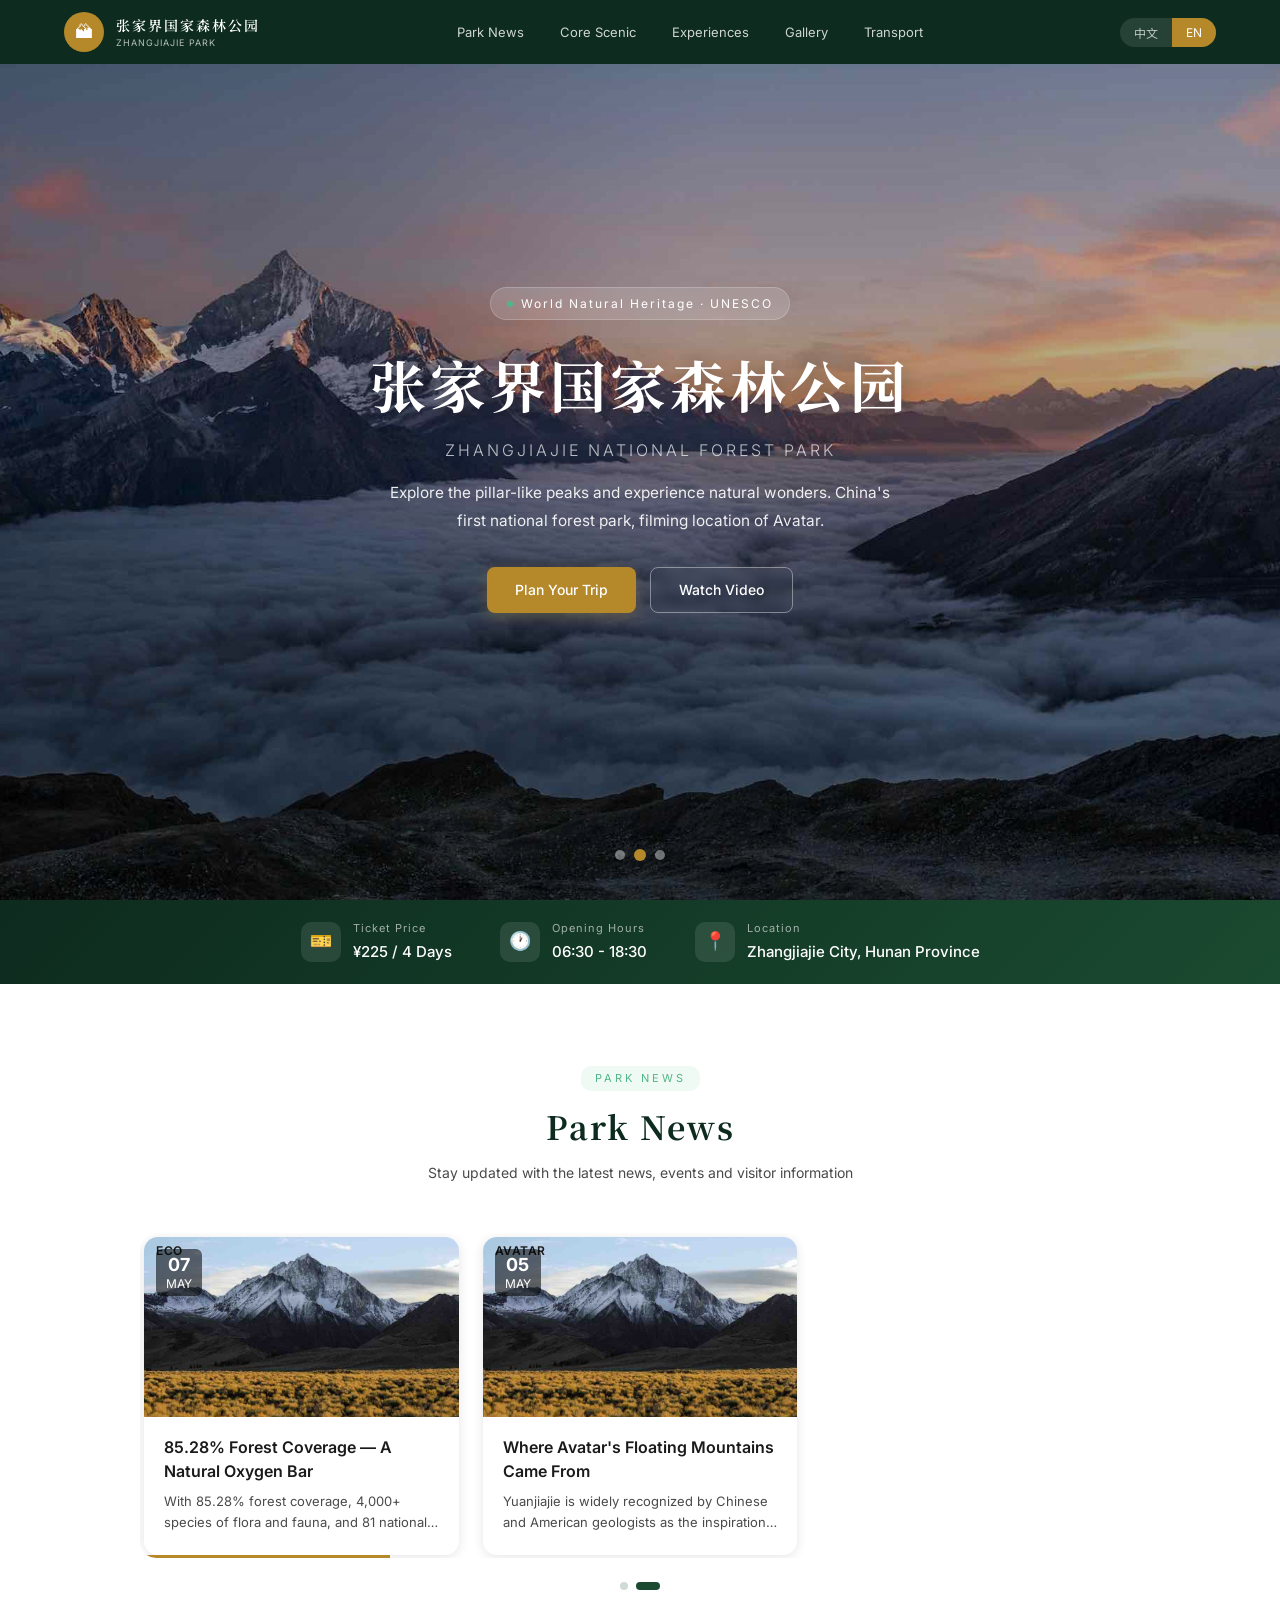
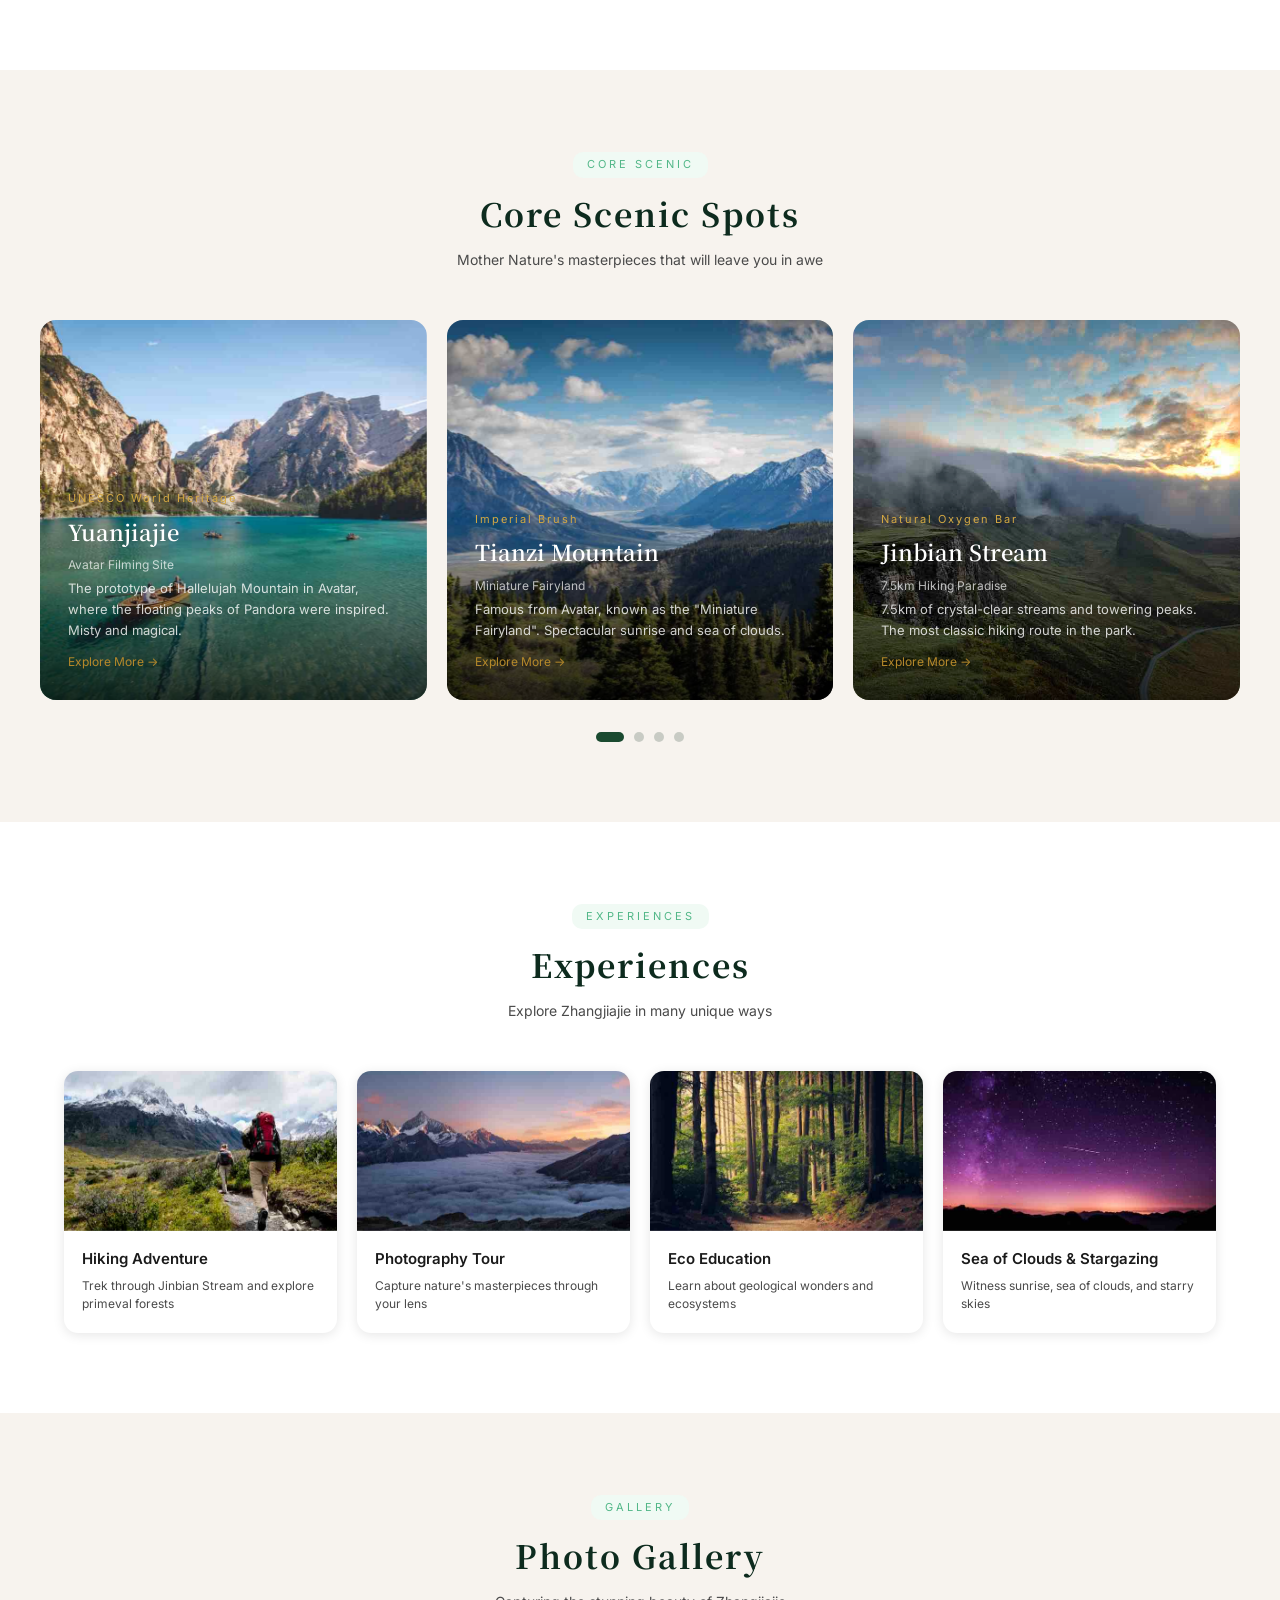
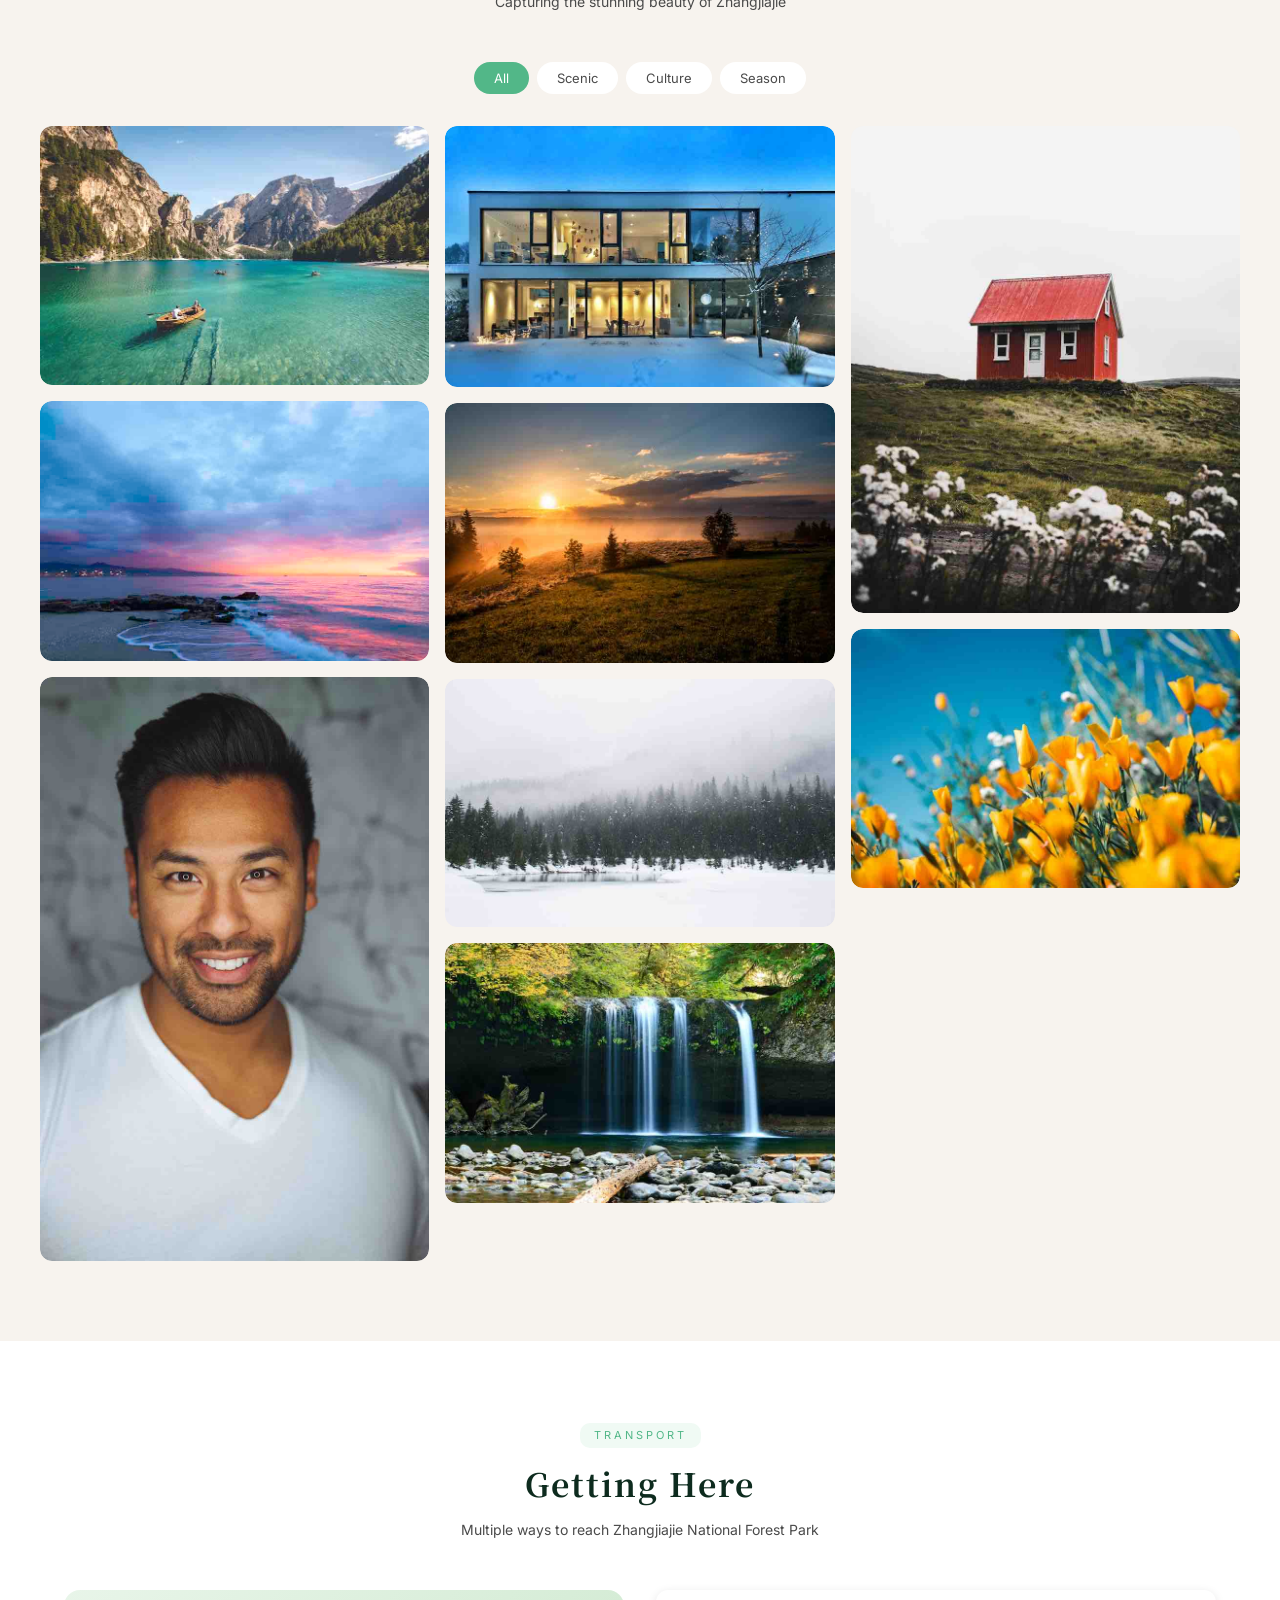
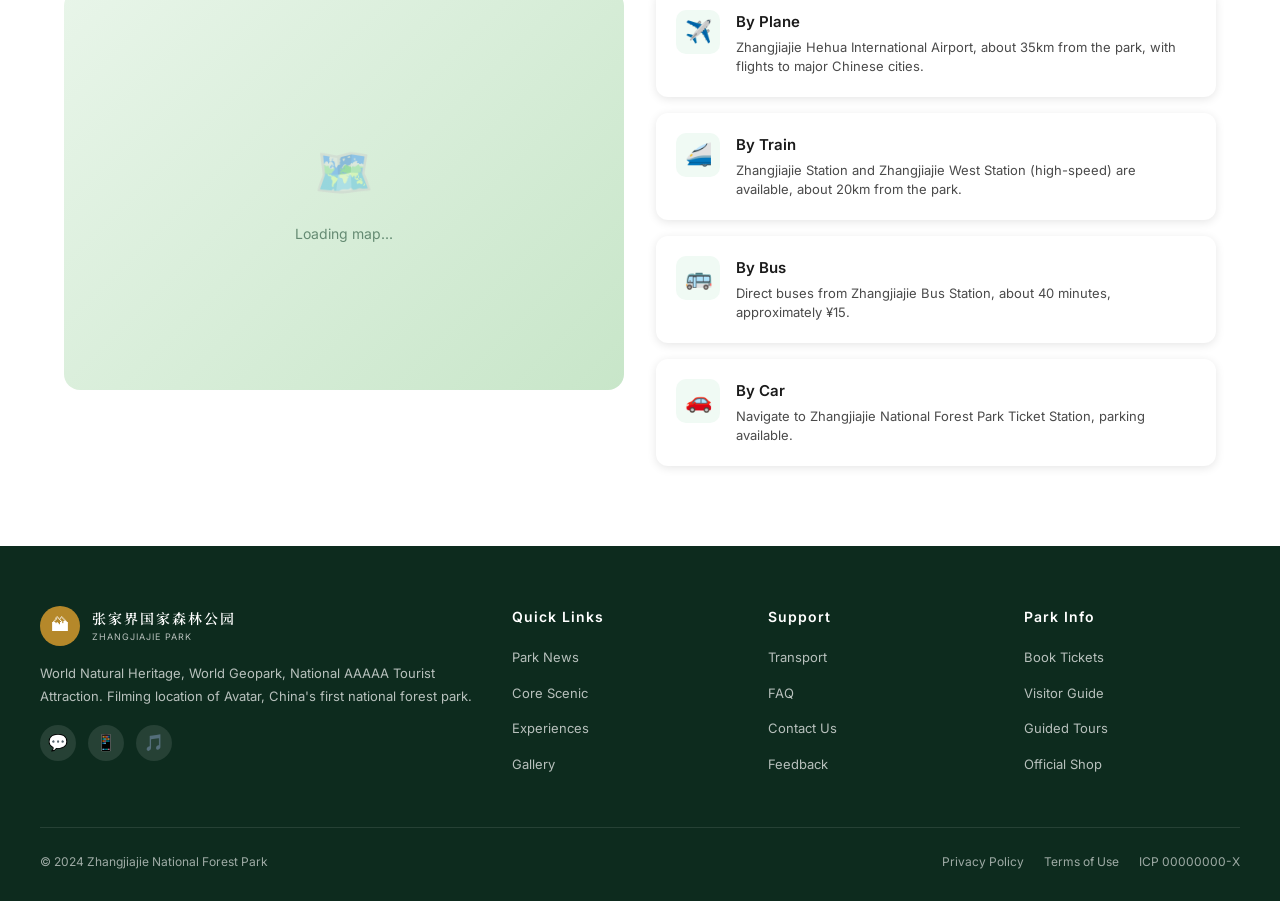
==== commit 5f12e2fa: "feat: add interactive Getting Here map page - React + Vite + Tailwind CSS interactive map page - Goo" ====
--- a/index.html
+++ b/index.html
@@ -1151,7 +1151,7 @@
         <a href="#scenic" data-i18n="nav_scenic">Core Scenic</a>
         <a href="#experience" data-i18n="nav_exp">Experiences</a>
         <a href="#gallery" data-i18n="nav_gallery">Gallery</a>
-        <a href="#transport" data-i18n="nav_transport">Transport</a>
+        <a href="getting-here/" data-i18n="nav_transport">Transport</a>
       </nav>
       <div class="lang-switch">
         <button onclick="switchLang('zh')" data-lang="zh">中文</button>
@@ -1171,7 +1171,7 @@
     <a href="#scenic" data-i18n="nav_scenic">Core Scenic</a>
     <a href="#experience" data-i18n="nav_exp">Experiences</a>
     <a href="#gallery" data-i18n="nav_gallery">Gallery</a>
-    <a href="#transport" data-i18n="nav_transport">Transport</a>
+    <a href="getting-here/" data-i18n="nav_transport">Transport</a>
     <div class="mobile-nav-lang">
       <button onclick="switchLang('zh')" data-lang="zh">中文</button>
       <button onclick="switchLang('en')" class="active" data-lang="en">EN</button>
@@ -1391,7 +1391,7 @@
         <div class="footer-col">
           <h4 data-i18n="footer_service">Support</h4>
           <ul>
-            <li><a href="#transport" data-i18n="nav_transport">Getting Here</a></li>
+            <li><a href="getting-here/" data-i18n="nav_transport">Getting Here</a></li>
             <li><a href="#" data-i18n="footer_faq">FAQ</a></li>
             <li><a href="#" data-i18n="footer_contact">Contact Us</a></li>
             <li><a href="#" data-i18n="footer_feedback">Feedback</a></li>
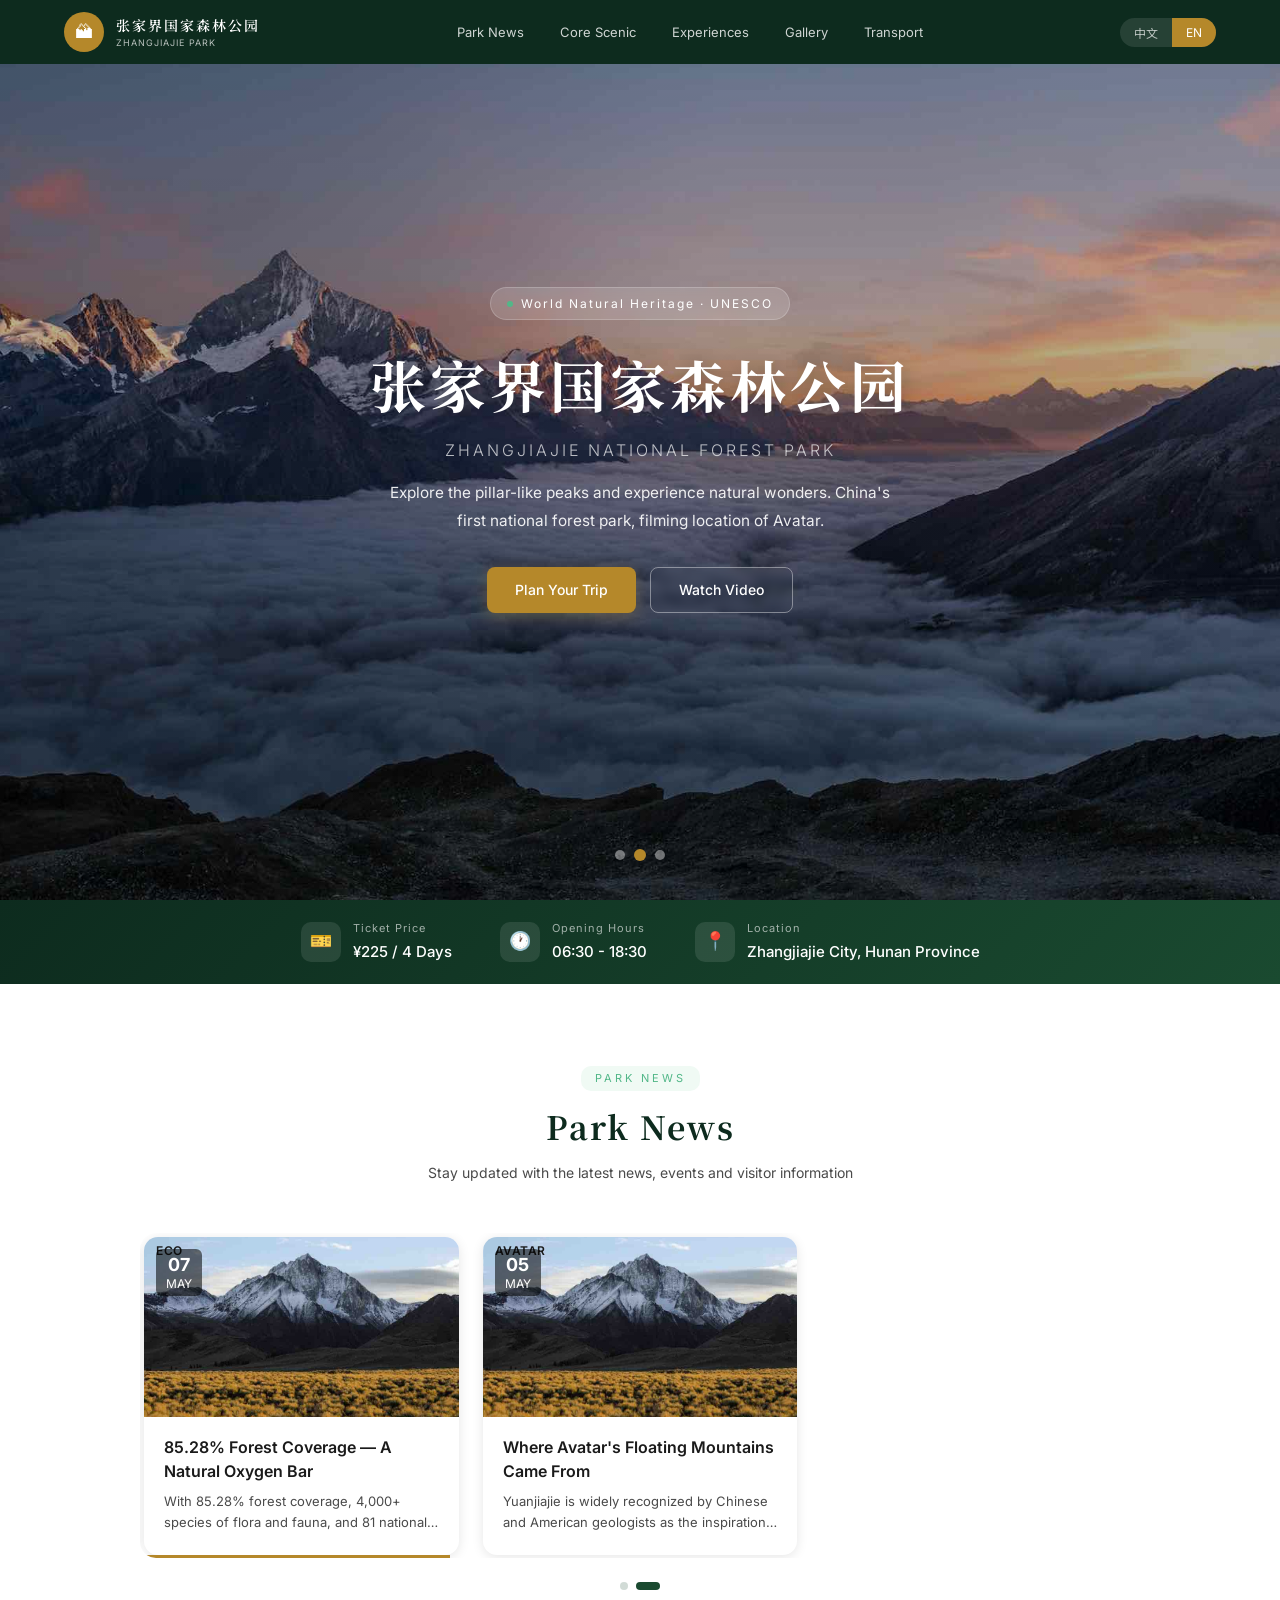
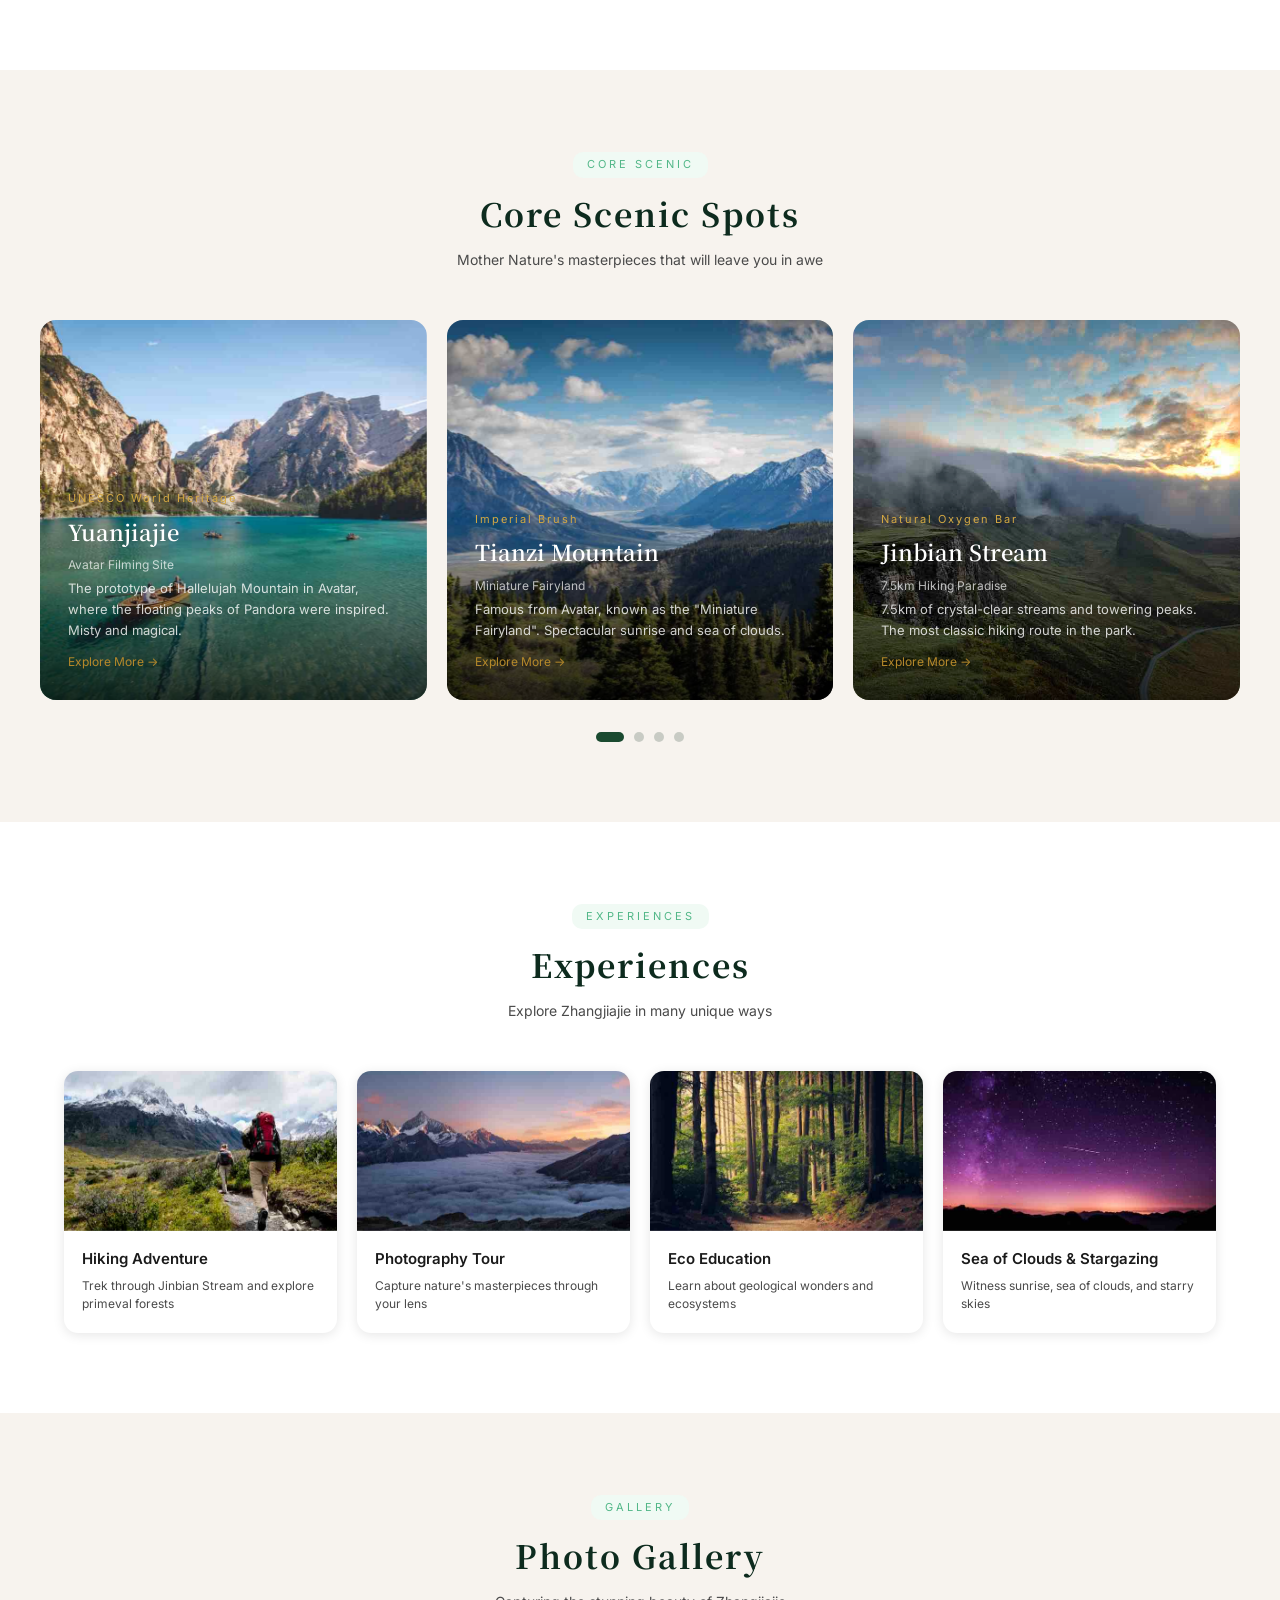
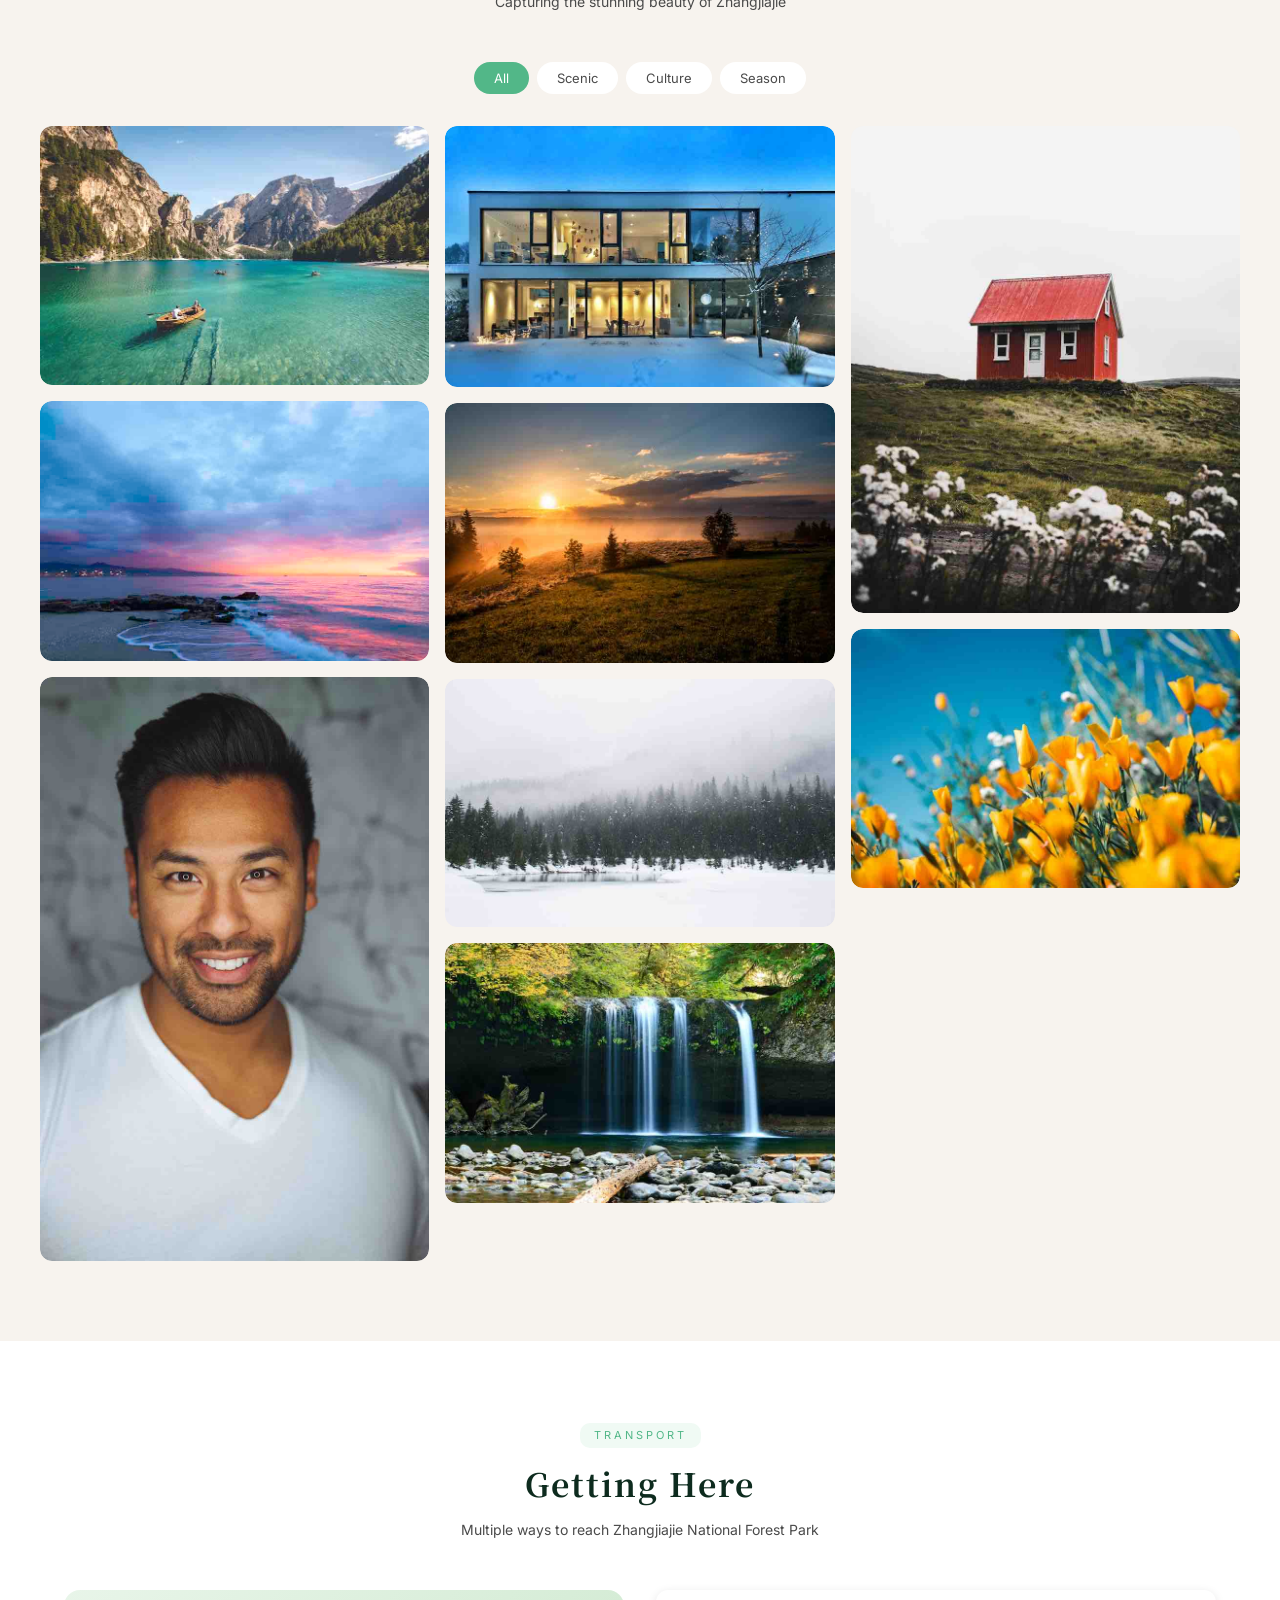
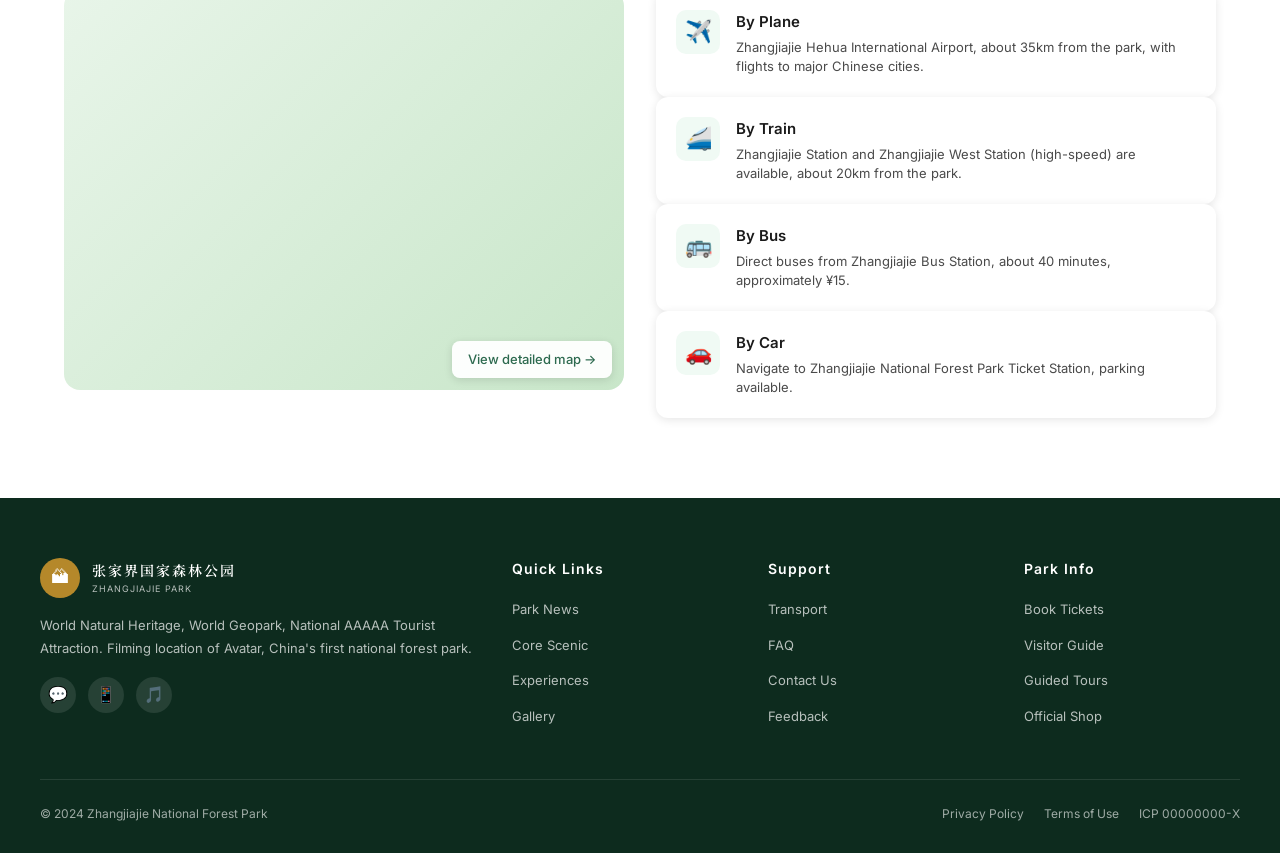
==== commit 06c35446: "feat: replace broken map with Leaflet+OSM interactive map - Homepage: replace Loading map placeholde" ====
--- a/index.html
+++ b/index.html
@@ -840,22 +840,8 @@
       position: relative;
     }
     .map-placeholder {
-      width: 100%;
-      height: 100%;
-      display: flex;
-      align-items: center;
-      justify-content: center;
-      flex-direction: column;
-      gap: 12px;
-      color: var(--green-mid);
-    }
-    .map-placeholder-icon {
-      font-size: 48px;
-      opacity: 0.4;
-    }
-    .map-placeholder-text {
-      font-size: 14px;
-      opacity: 0.6;
+      display: none;
+    }
     }
     .transport-ways {
       display: flex;
@@ -1322,9 +1308,14 @@
       </div>
     <div class="transport-layout">
       <div class="transport-map">
-        <div class="map-placeholder">
-          <div class="map-placeholder-icon">🗺️</div>
-          <div class="map-placeholder-text" data-i18n="map_loading">Loading map...</div>
+        <iframe
+          src="https://www.openstreetmap.org/export/embed.html?bbox=110.3%2C29.2%2C110.6%2C29.45&amp;layer=mapnik&amp;marker=29.3256%2C110.4348"
+          style="width:100%;height:100%;border:none;"
+          loading="lazy"
+          title="Zhangjiajie National Forest Park location map"
+        ></iframe>
+        <div style="position:absolute;bottom:12px;right:12px;">
+          <a href="getting-here/" style="display:inline-block;padding:8px 16px;background:rgba(255,255,255,0.95);border-radius:8px;text-decoration:none;font-size:13px;font-weight:500;color:#2d6a4f;box-shadow:0 2px 8px rgba(0,0,0,0.12);" data-i18n="map_view_detail">View detailed map →</a>
         </div>
       </div>
       <div class="transport-ways">
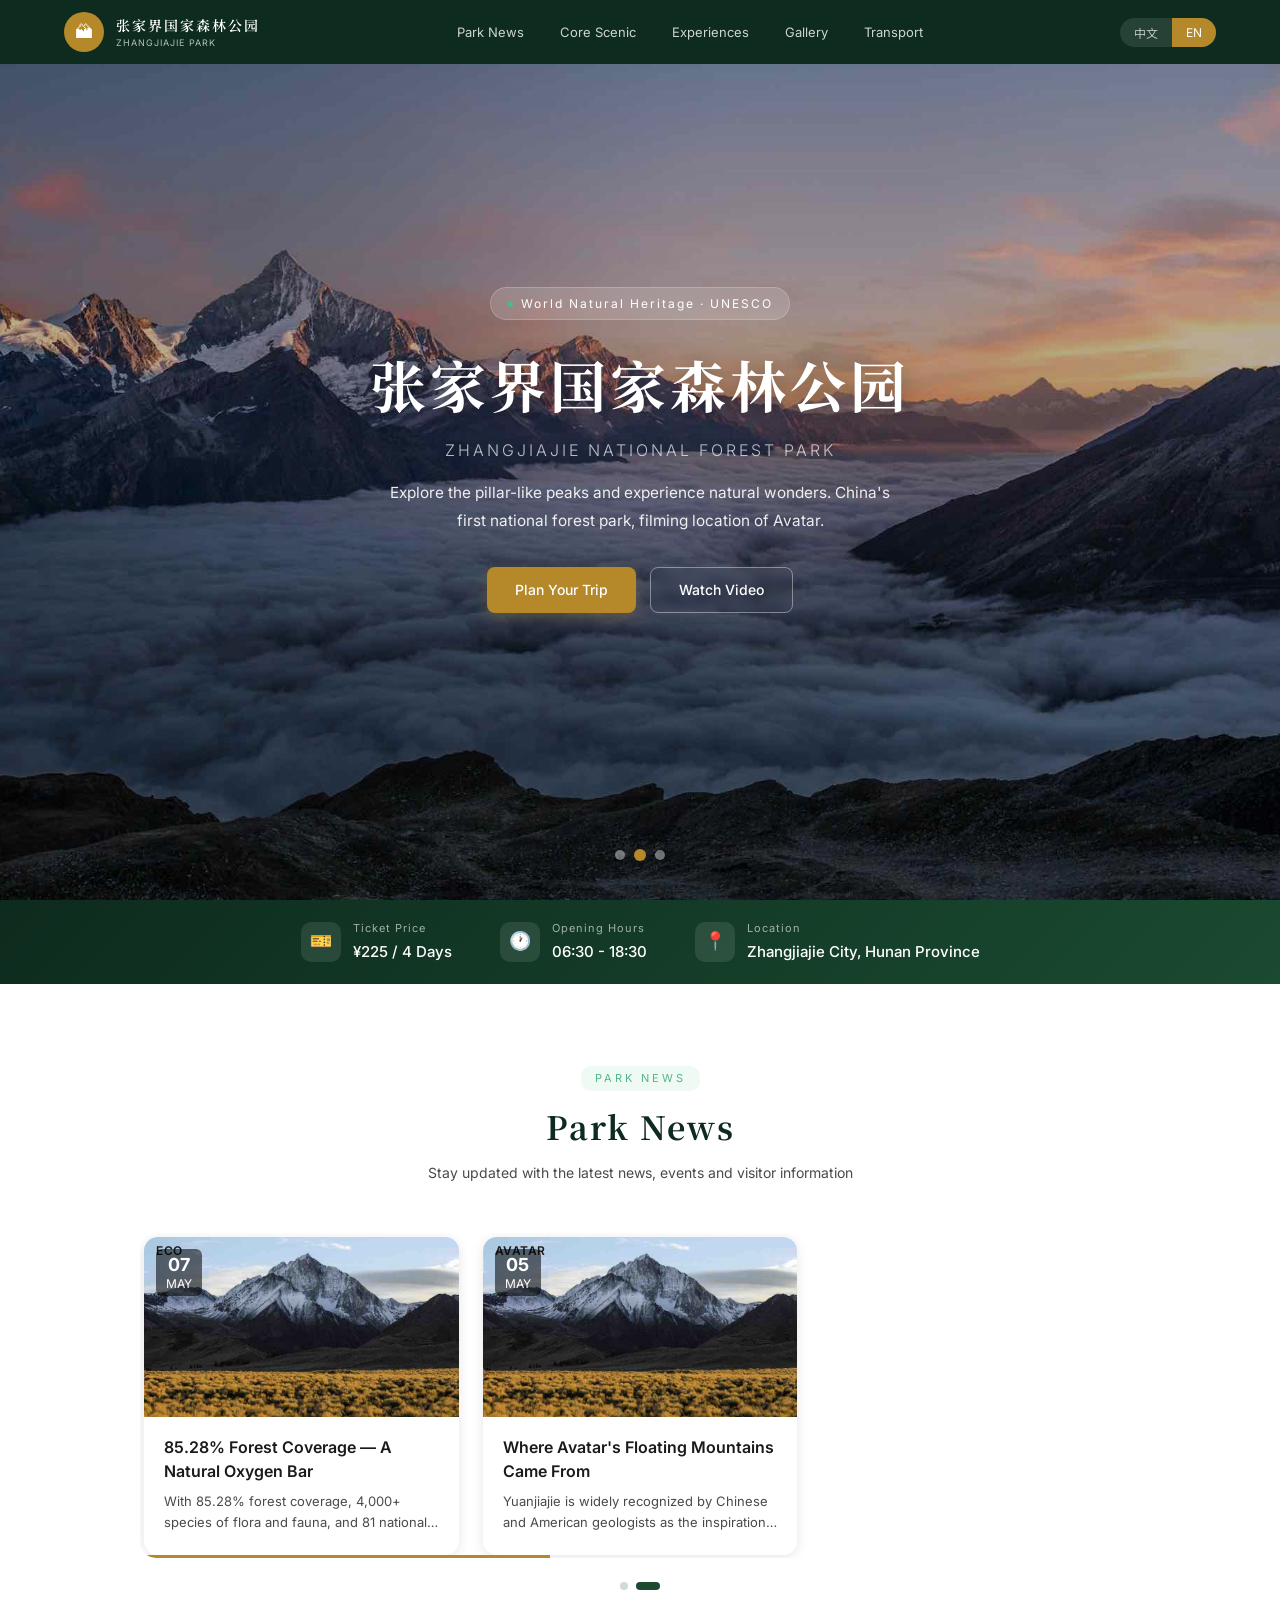
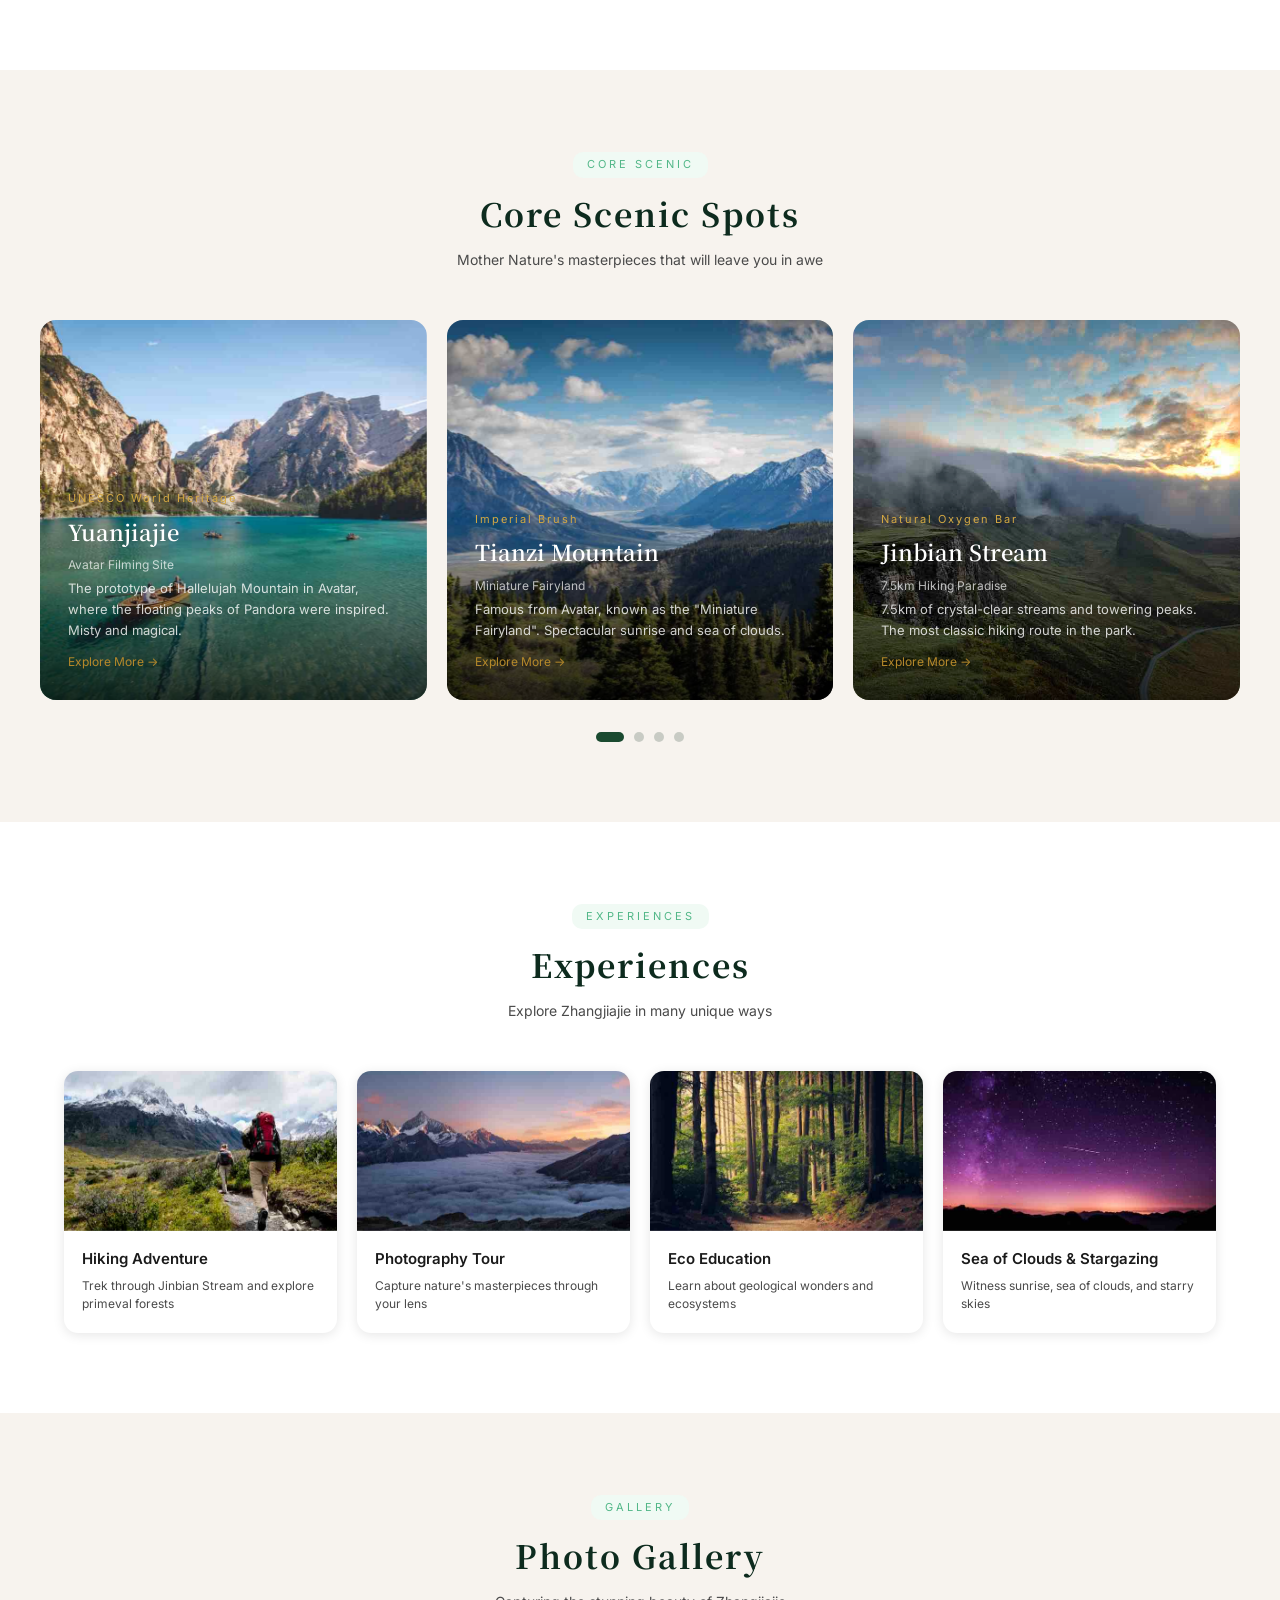
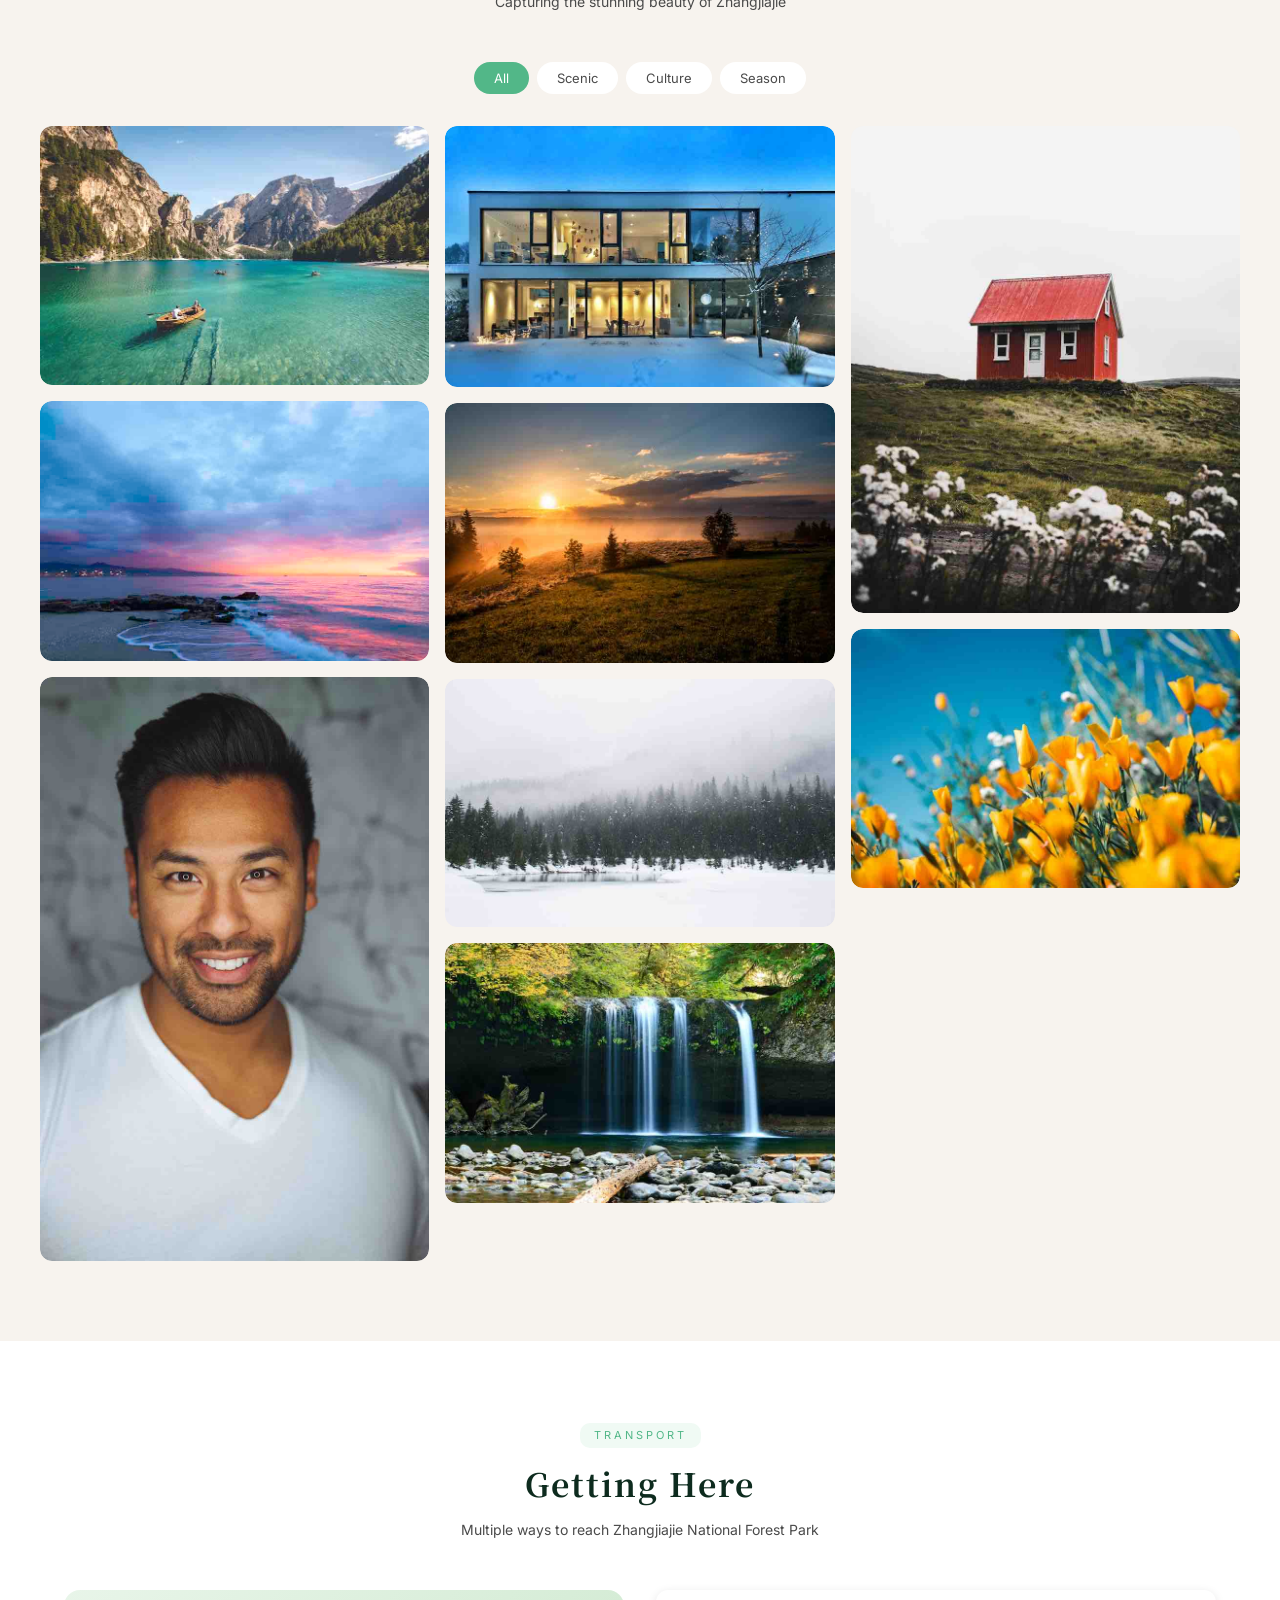
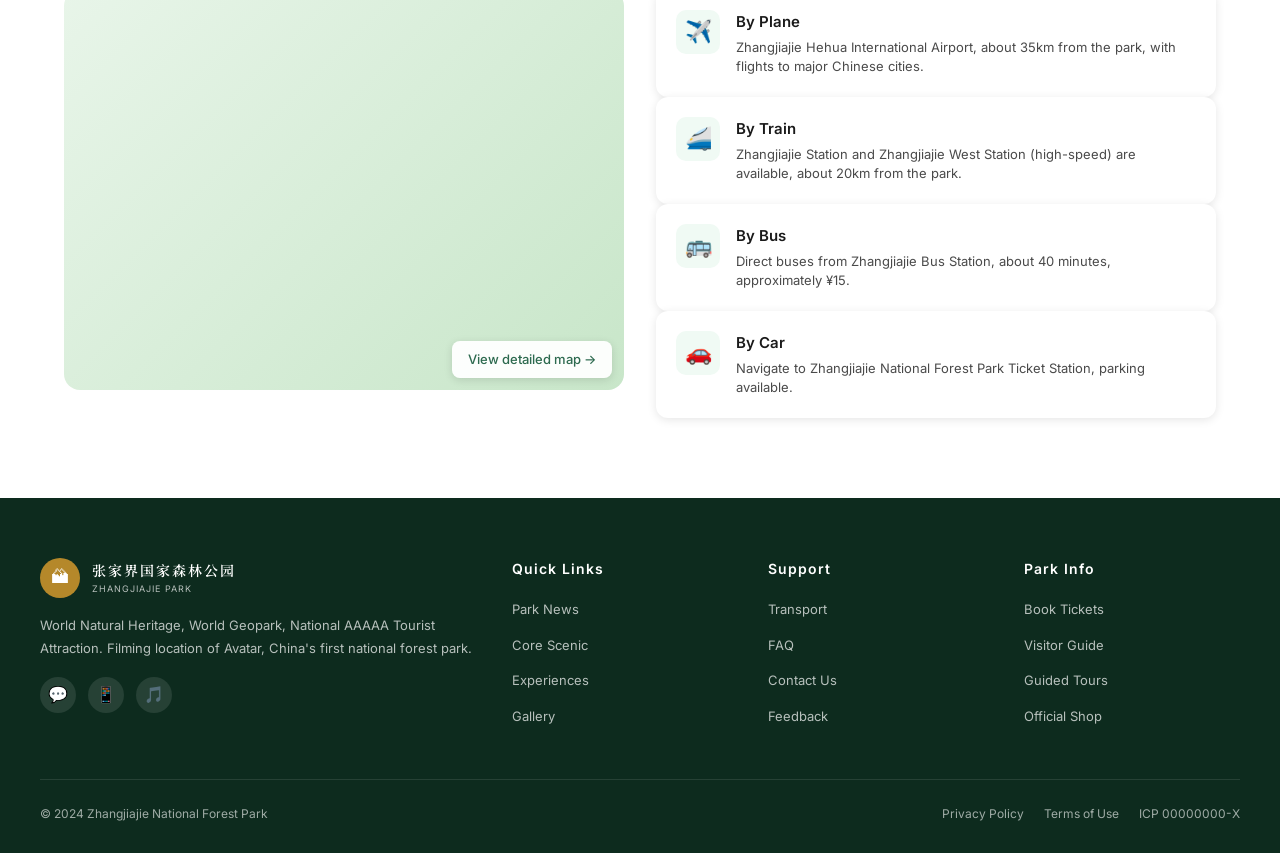
==== commit 8c235c4a: "feat: add news detail page and internal navigation - Create news-detail.html with hero, content, rel" ====
--- a/index.html
+++ b/index.html
@@ -486,6 +486,9 @@
       box-shadow: 0 2px 12px var(--shadow);
       transition: transform 0.25s, box-shadow 0.25s;
       cursor: pointer;
+      display: block;
+      text-decoration: none;
+      color: inherit;
     }
     .news-carousel-card:hover {
       transform: translateY(-4px);
@@ -1864,7 +1867,7 @@
         var endIdx = Math.min(startIdx + cardsPerSlide, newsData.length);
         for (var j = startIdx; j < endIdx; j++) {
           var item = newsData[j];
-          html += '<div class="news-carousel-card" onclick="if(!window._newsSwiped) window.open(\'http://www.hnzjj.com/\', \'_blank\')">';
+          html += '<a href="news-detail.html?id=' + j + '" class="news-carousel-card">';
           html += '<div class="news-carousel-img" style="background-image: url(\'' + escapeHtml(item.img) + '\')">';
           html += '<div class="news-date">';
           html += '<div class="news-date-day">' + escapeHtml(item.date.day) + '</div>';
@@ -1875,7 +1878,7 @@
           html += '<div class="news-carousel-body">';
           html += '<h3 class="news-carousel-title">' + escapeHtml(lang === 'zh' ? item.title : item.titleEn) + '</h3>';
           html += '<p class="news-carousel-text">' + escapeHtml(lang === 'zh' ? item.desc : item.descEn) + '</p>';
-          html += '</div></div>';
+          html += '</div></a>';
         }
         html += '</div>';
       }
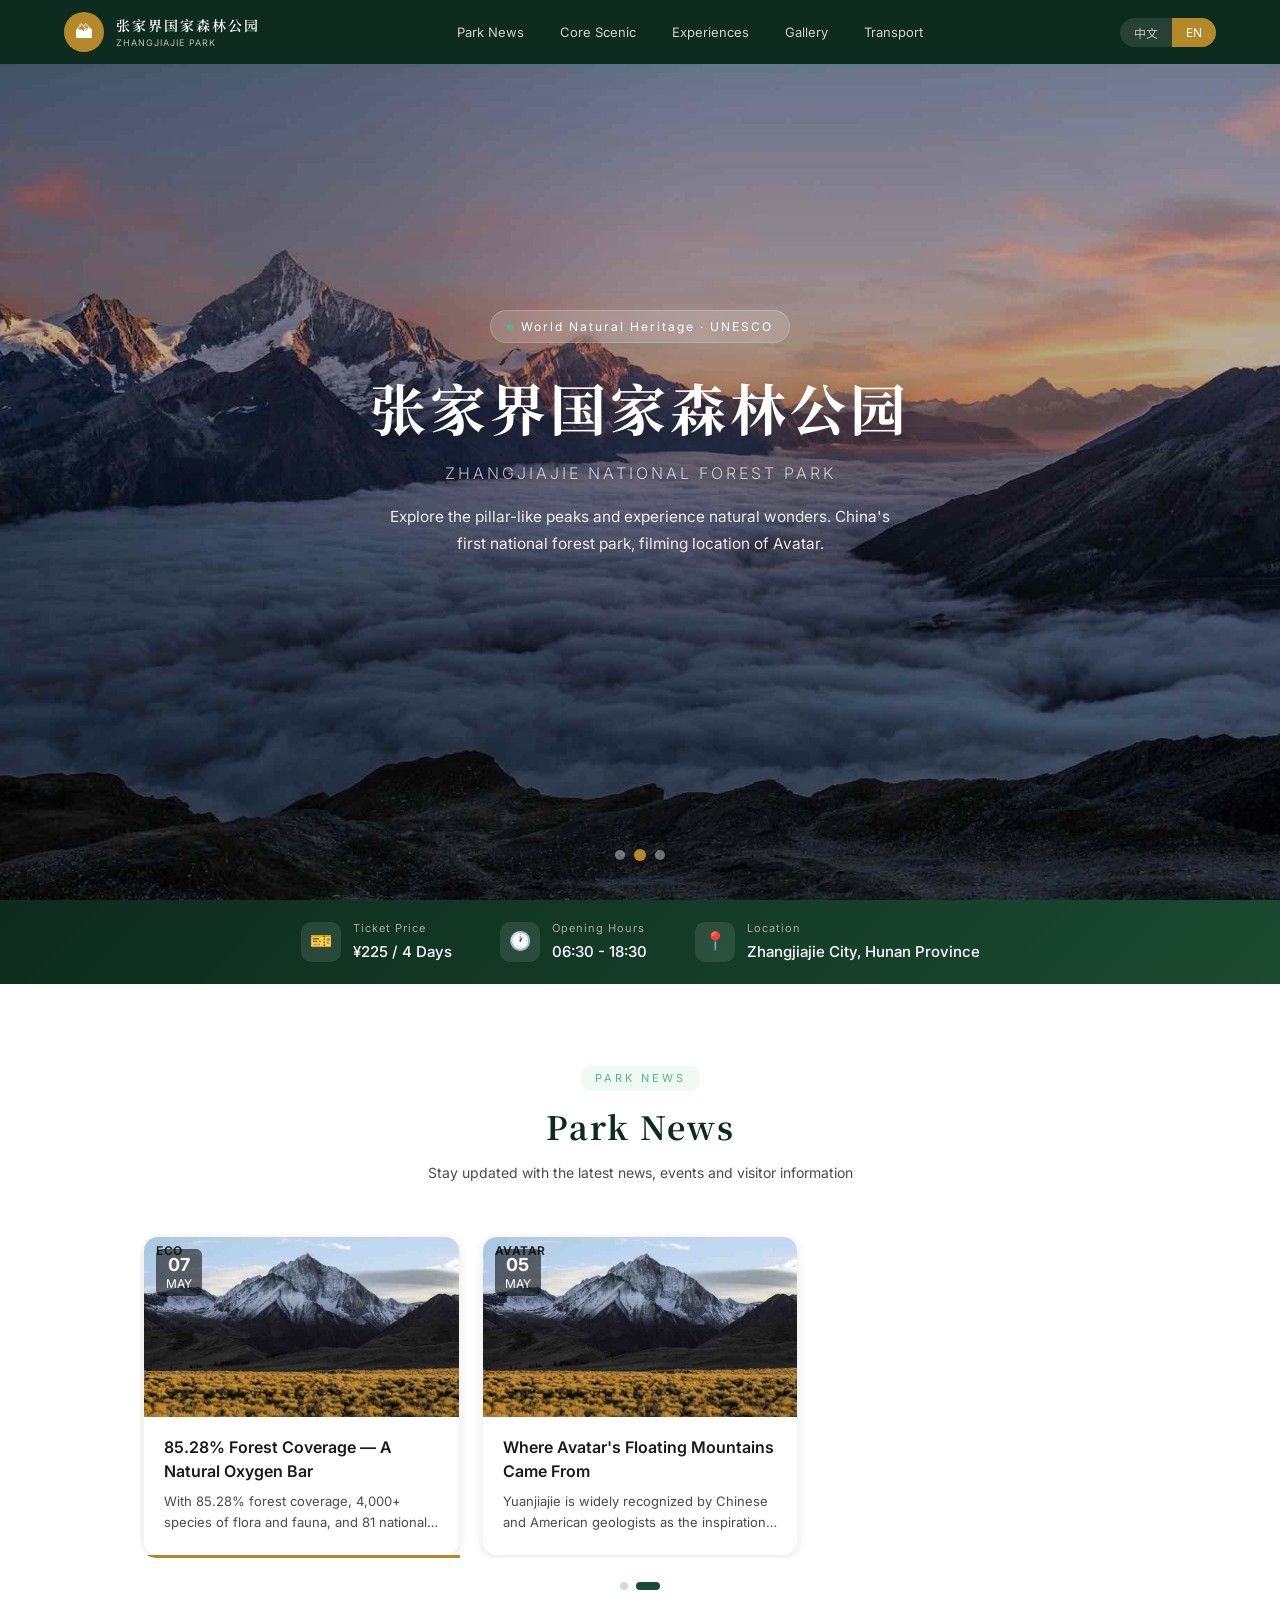
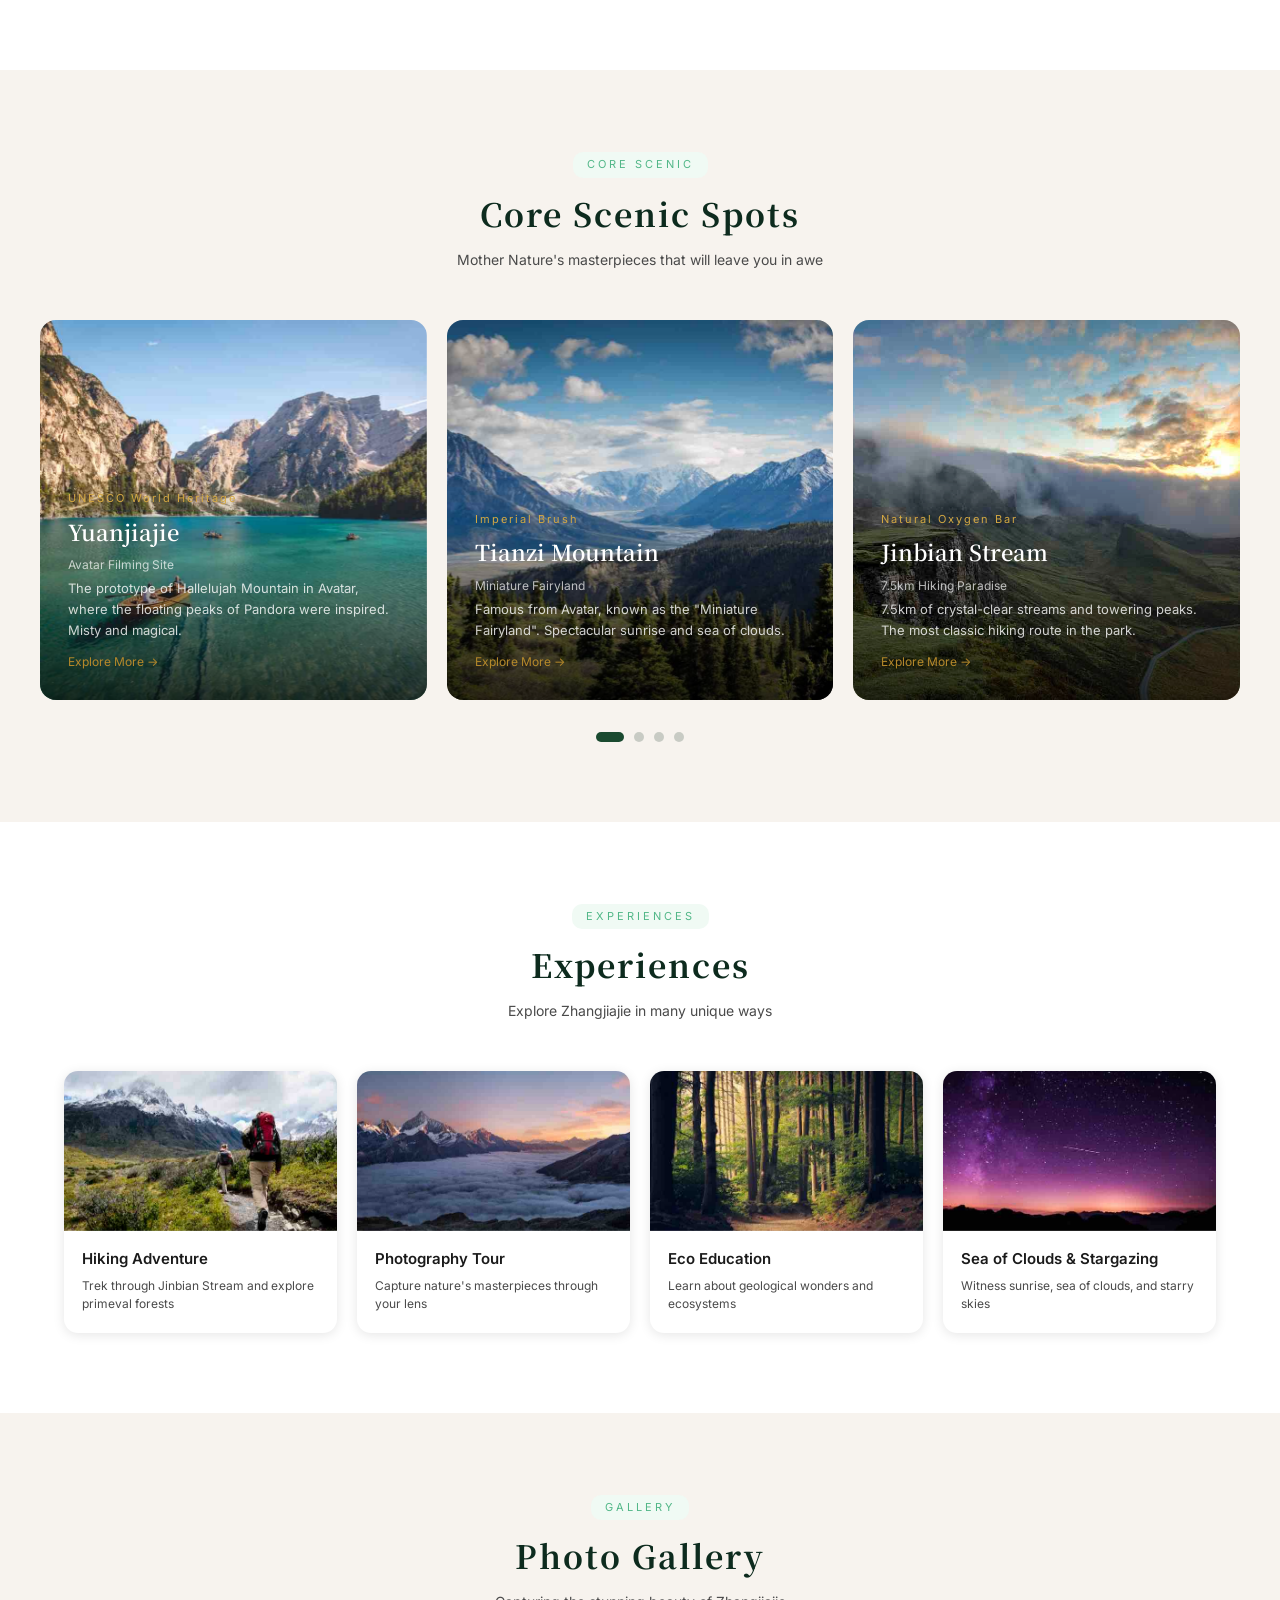
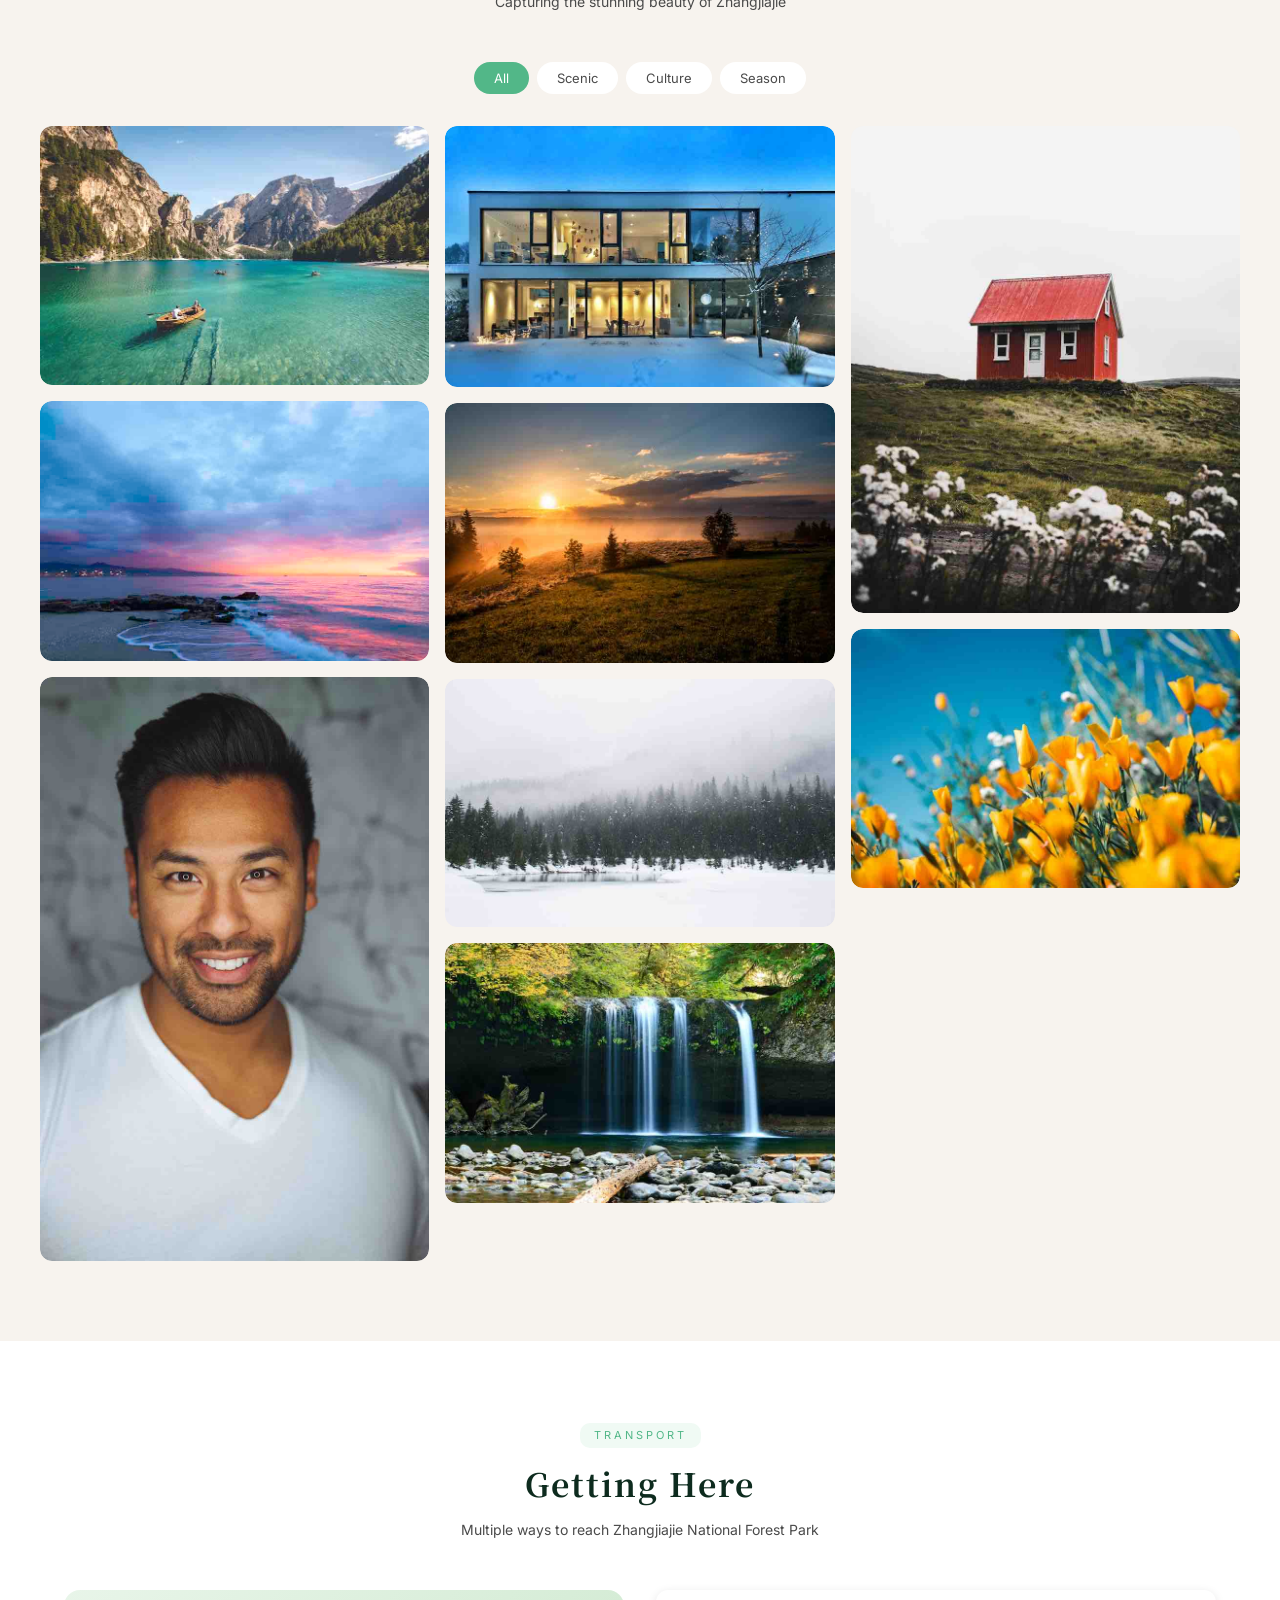
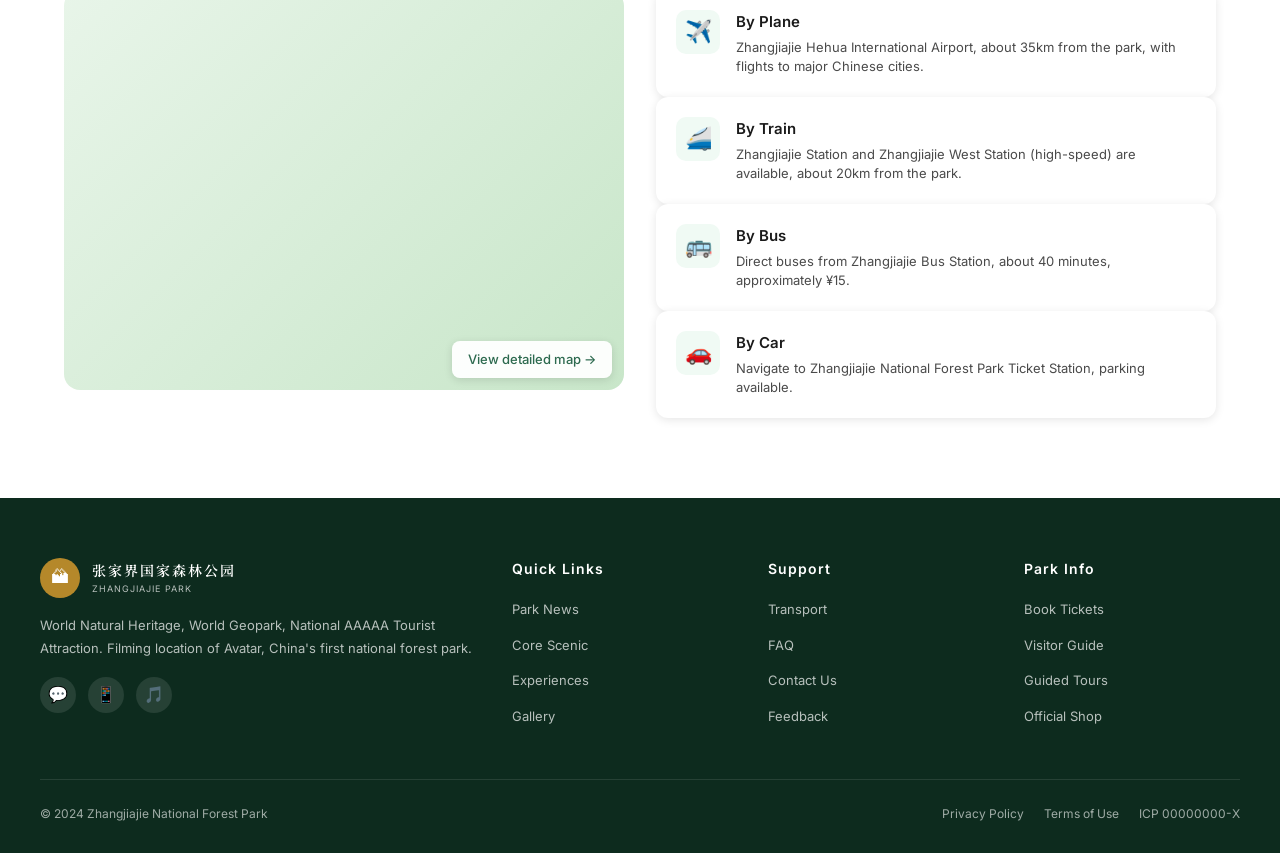
==== commit ebffc2eb: "chore: remove hero buttons (Plan Your Trip / Watch Video)" ====
--- a/index.html
+++ b/index.html
@@ -327,12 +327,6 @@
       margin-bottom: 32px;
       line-height: 1.8;
     }
-    .hero-btns {
-      display: flex;
-      gap: 14px;
-      flex-wrap: wrap;
-      justify-content: center;
-    }
     .btn {
       padding: 12px 28px;
       border-radius: 8px;
@@ -1191,10 +1185,6 @@
         <span class="hero-title-en">ZHANGJIAJIE NATIONAL FOREST PARK</span>
       </h1>
       <p class="hero-desc" data-i18n="hero_desc">Explore the pillar-like peaks and experience natural wonders. China's first national forest park, filming location of Avatar.</p>
-      <div class="hero-btns">
-        <a href="#scenic" class="btn btn-primary" data-i18n="btn_plan">Plan Your Trip</a>
-        <button class="btn btn-outline" onclick="openVideo()" data-i18n="btn_video">Watch Video</button>
-      </div>
     </div>
     <div class="hero-dots" id="heroDots">
       <button class="hero-dot active" data-slide="0"></button>
@@ -1449,8 +1439,6 @@
         nav_transport: 'Transport',
         hero_badge: 'World Natural Heritage · UNESCO',
         hero_desc: 'Explore the pillar-like peaks and experience natural wonders. China\'s first national forest park, filming location of Avatar.',
-        btn_plan: 'Plan Your Trip',
-        btn_video: 'Watch Video',
         info_ticket: 'Ticket Price',
         info_days: '4 Days',
         info_hours: 'Opening Hours',
@@ -1507,8 +1495,6 @@
         nav_transport: '交通指南',
         hero_badge: '世界自然遗产 · UNESCO 世界遗产',
         hero_desc: '探索云端石柱，感受自然奇观。中国第一个国家森林公园，阿凡达取景地。',
-        btn_plan: '规划行程',
-        btn_video: '观看宣传片',
         info_ticket: '门票价格',
         info_days: '4天',
         info_hours: '开放时间',
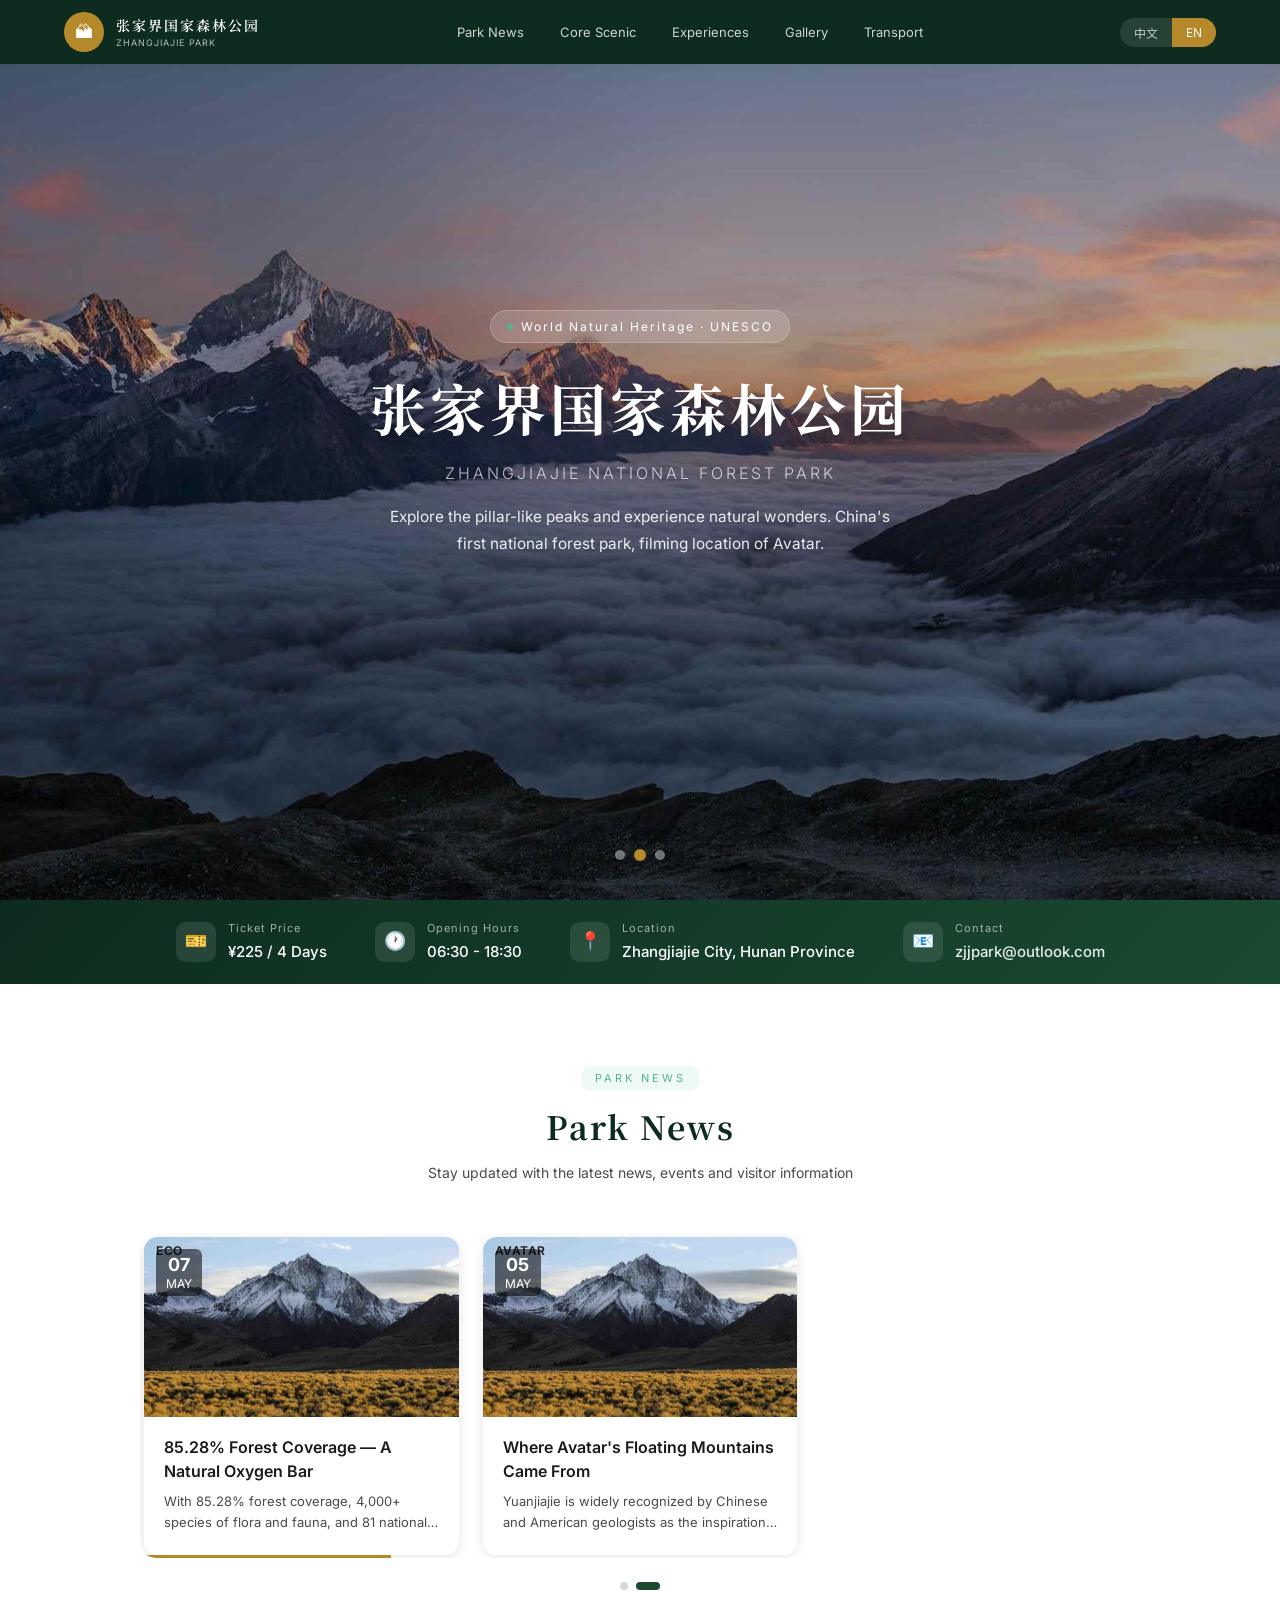
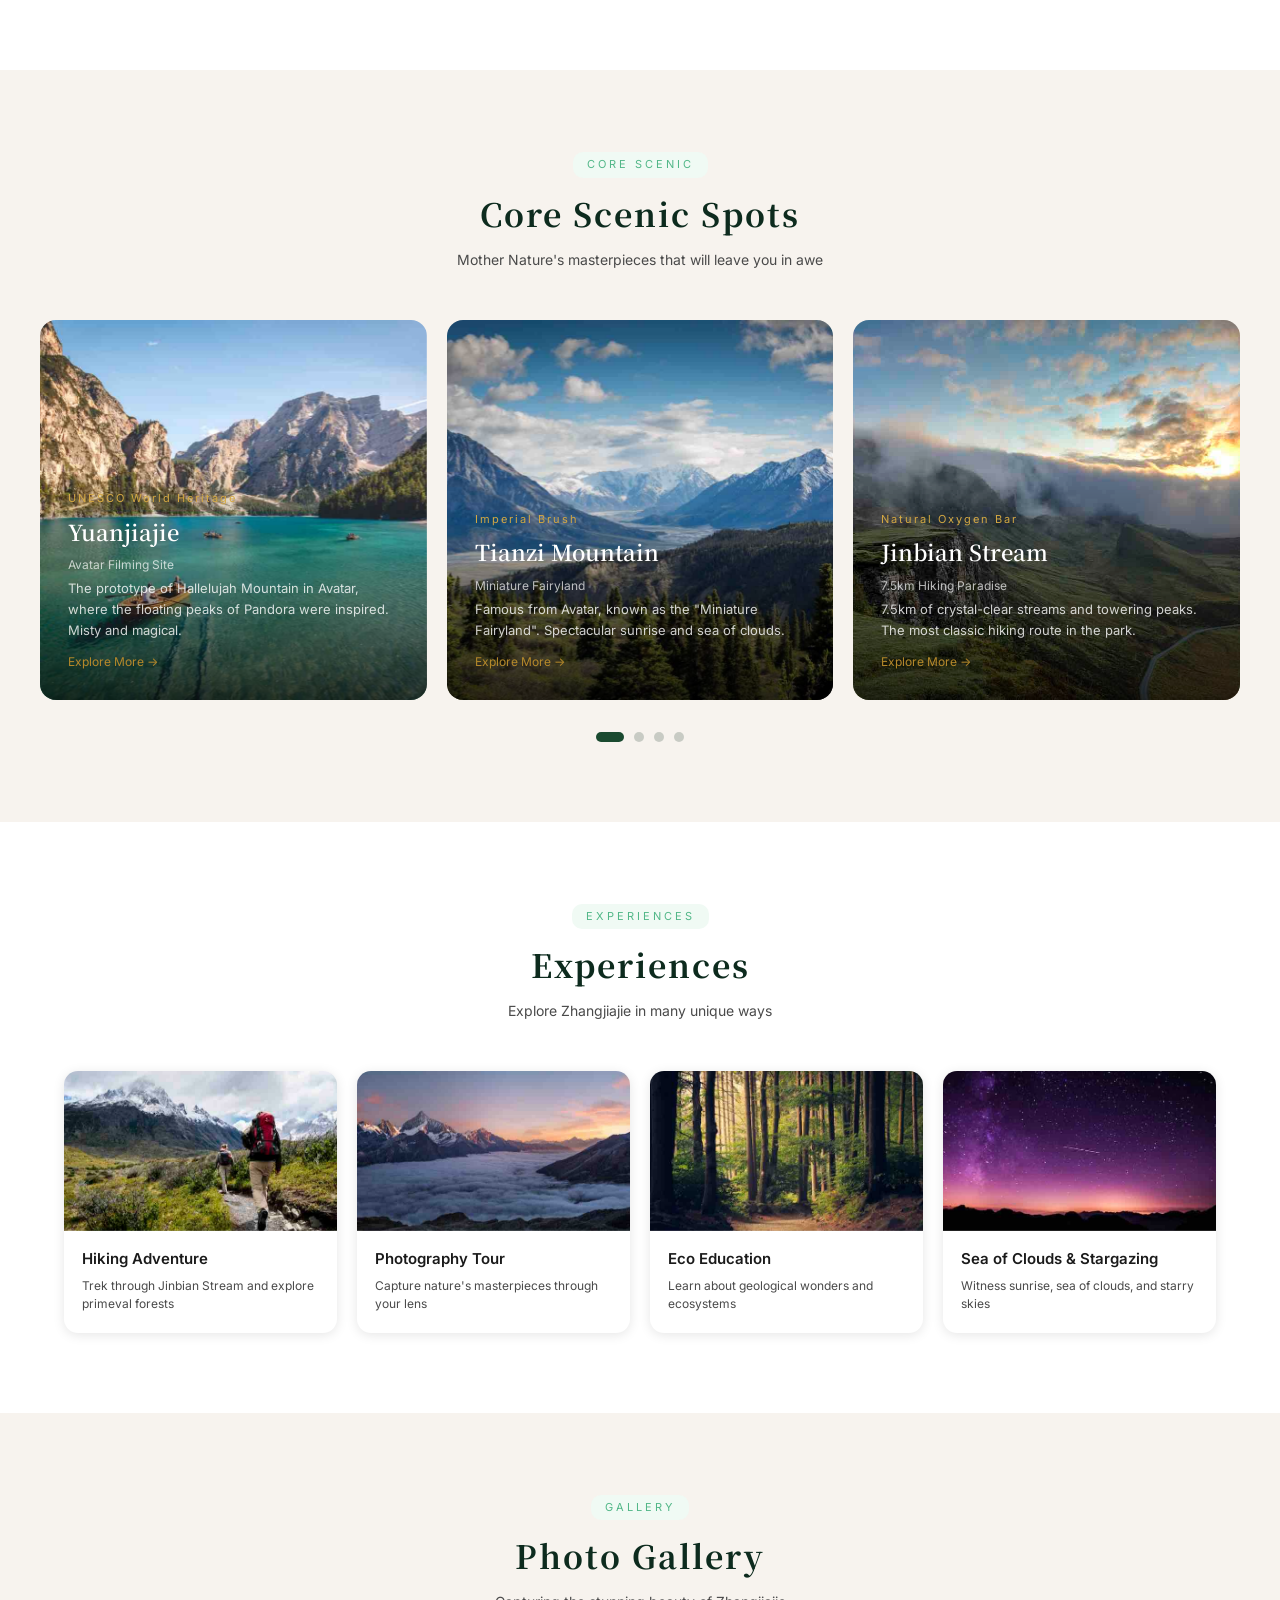
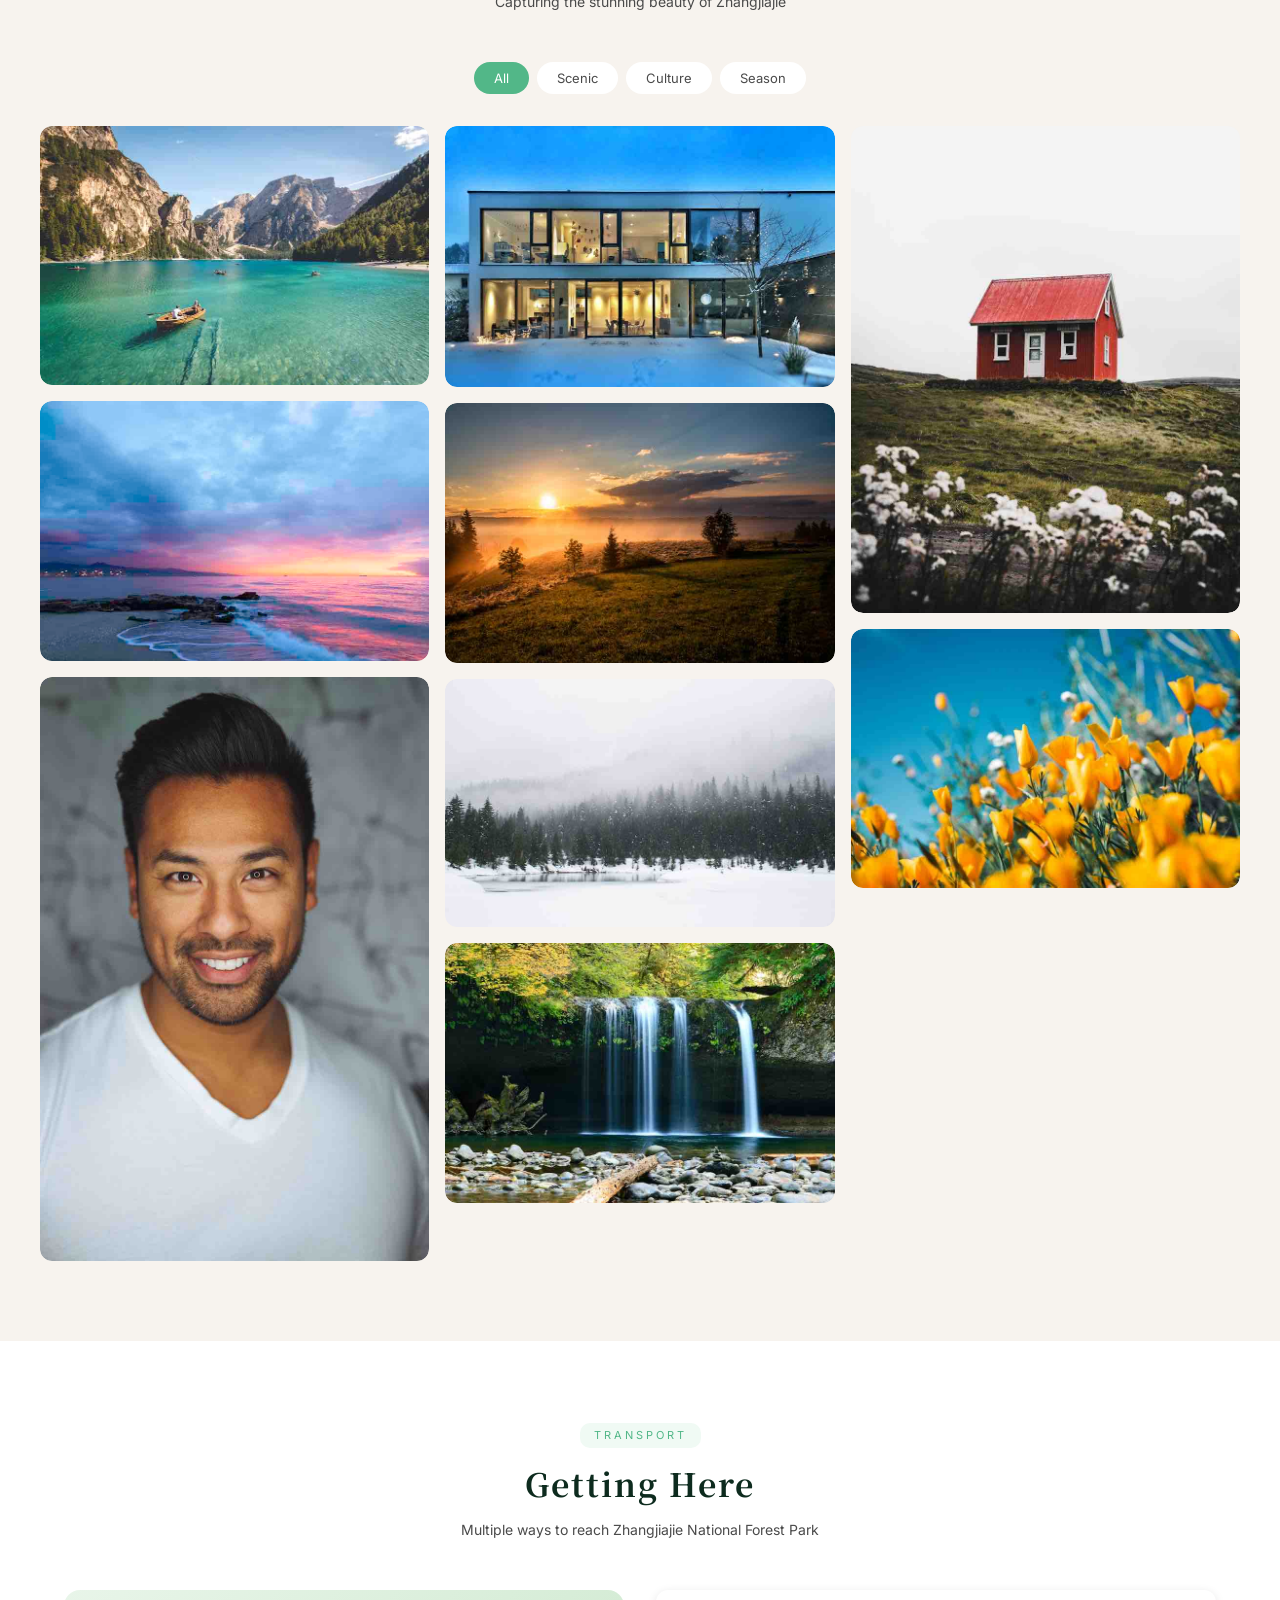
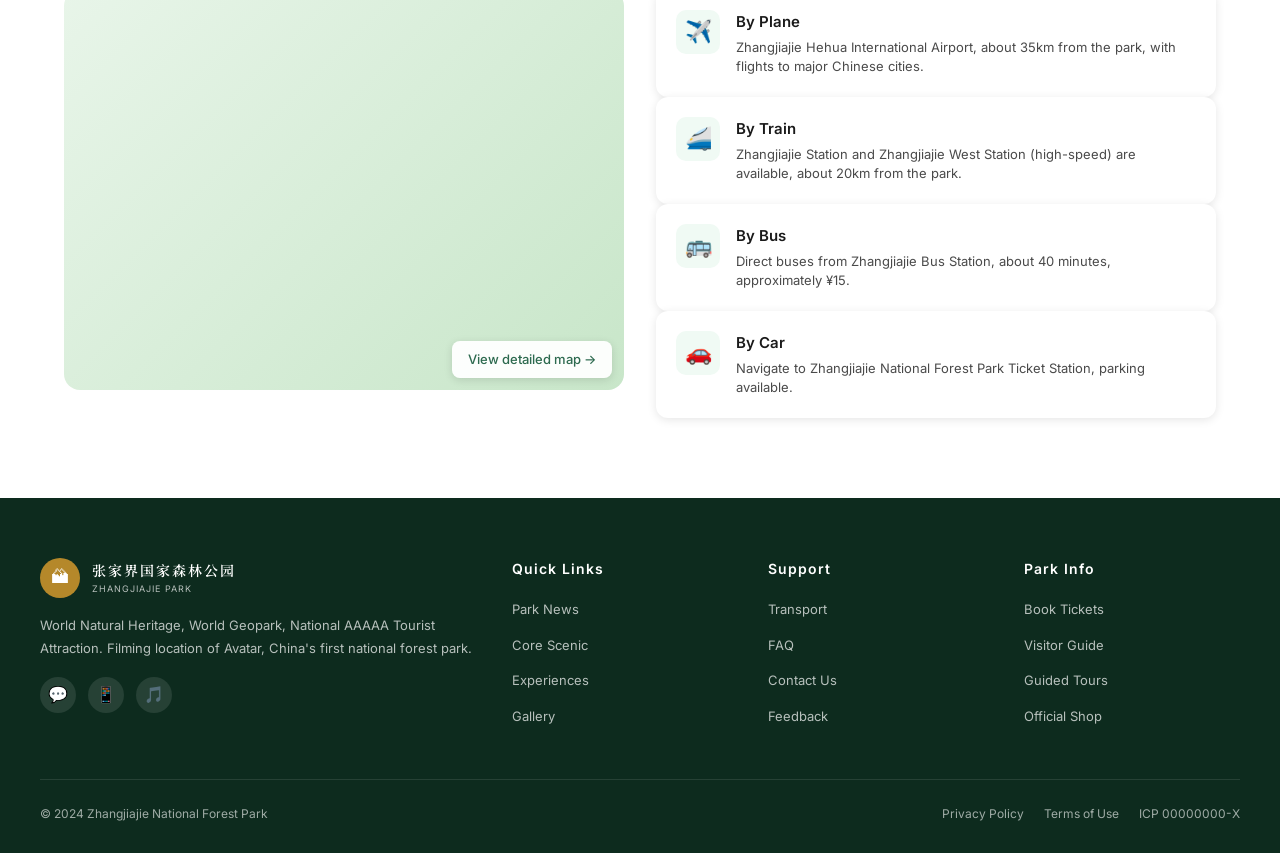
==== commit c53089bc: "feat: add contact email to info bar (zjjpark@outlook.com)" ====
--- a/index.html
+++ b/index.html
@@ -405,6 +405,15 @@
       align-items: center;
       justify-content: center;
       font-size: 18px;
+    }
+    .info-email {
+      color: rgba(255,255,255,0.9);
+      text-decoration: none;
+      transition: color 0.2s;
+    }
+    .info-email:hover {
+      color: #fff;
+      text-decoration: underline;
     }
     .info-label {
       font-size: 11px;
@@ -1218,6 +1227,13 @@
         <div>
           <div class="info-label" data-i18n="info_location">Location</div>
           <div class="info-value">Zhangjiajie City, Hunan Province</div>
+        </div>
+      </div>
+      <div class="info-item">
+        <div class="info-icon">📧</div>
+        <div>
+          <div class="info-label" data-i18n="info_contact">Contact</div>
+          <div class="info-value"><a href="mailto:zjjpark@outlook.com" class="info-email">zjjpark@outlook.com</a></div>
         </div>
       </div>
     </div>
@@ -1443,6 +1459,7 @@
         info_days: '4 Days',
         info_hours: 'Opening Hours',
         info_location: 'Location',
+        info_contact: 'Contact',
         news_tag: 'PARK NEWS',
         news_title: 'Park News',
         news_desc: 'Stay updated with the latest news, events and visitor information',
@@ -1499,6 +1516,7 @@
         info_days: '4天',
         info_hours: '开放时间',
         info_location: '所在地',
+        info_contact: '联系我们',
         news_tag: '公园资讯',
         news_title: '公园资讯',
         news_desc: '了解张家界最新动态、活动公告与游客须知',
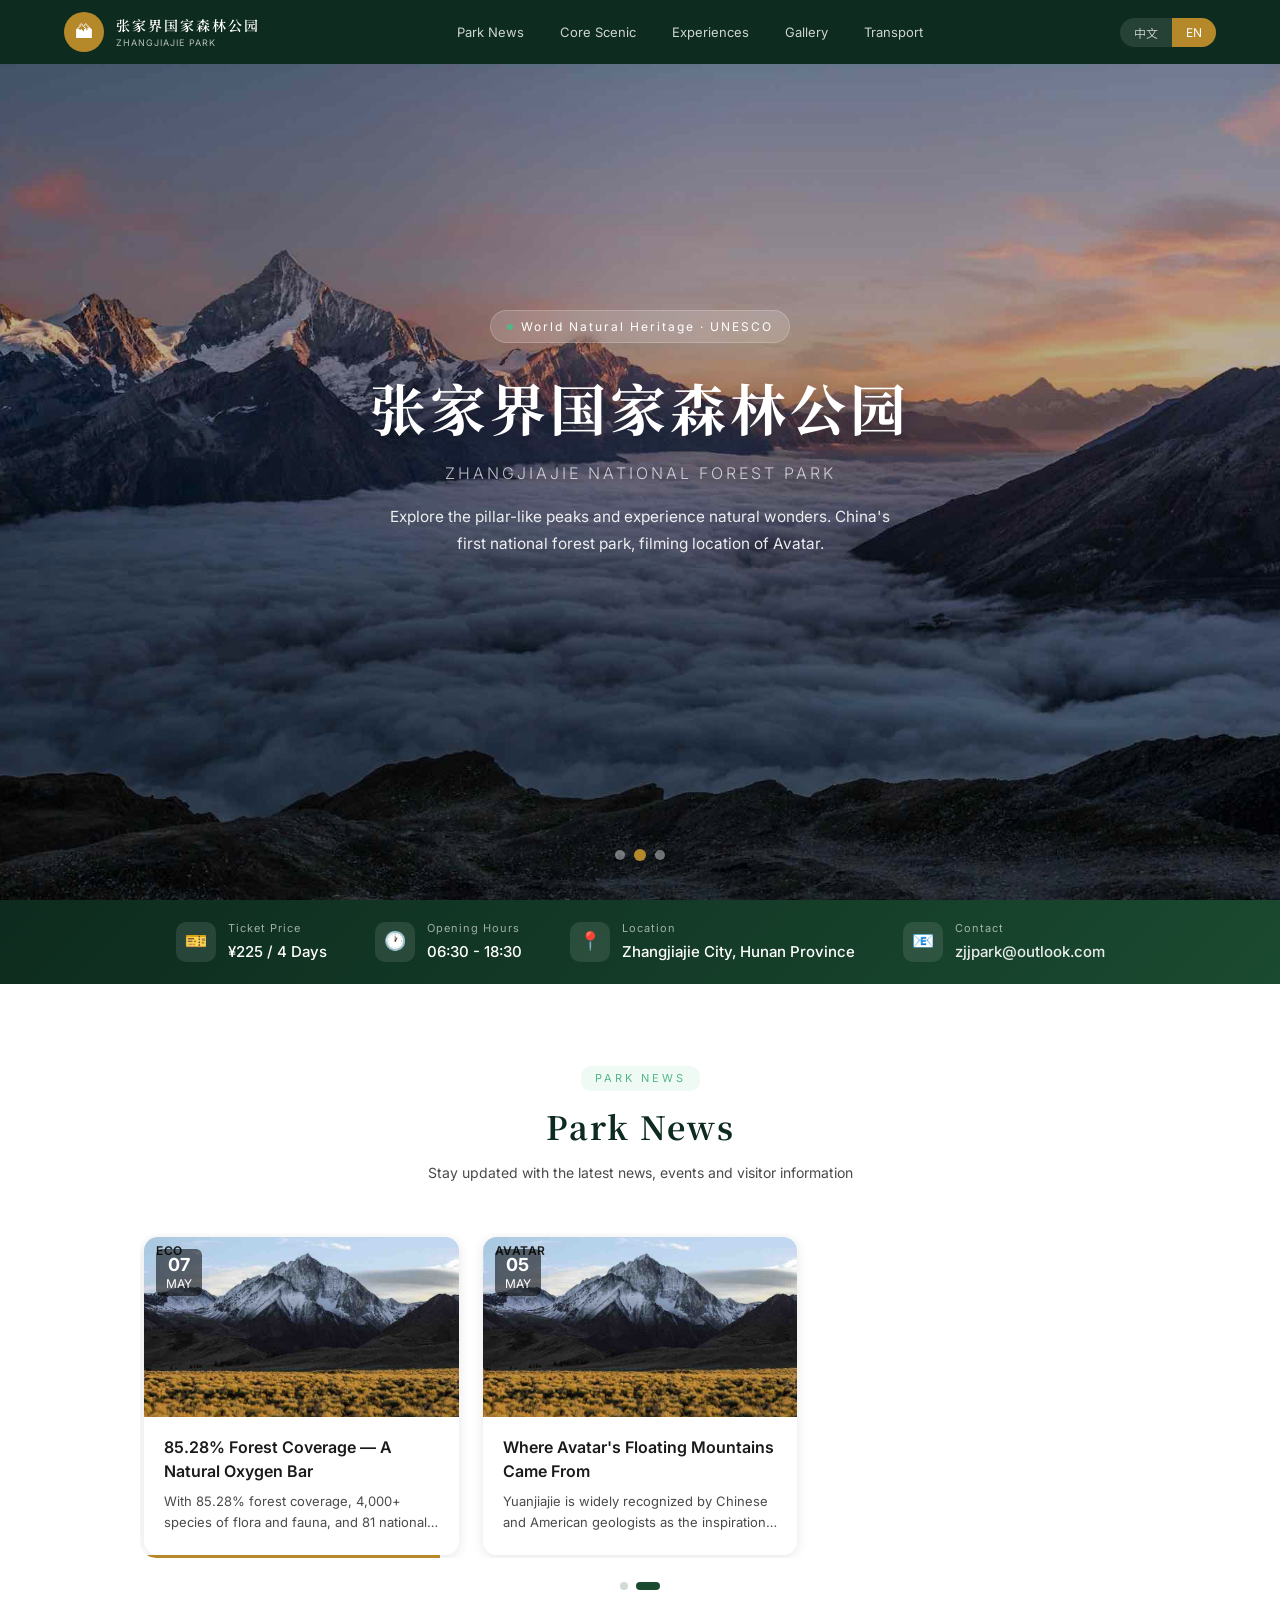
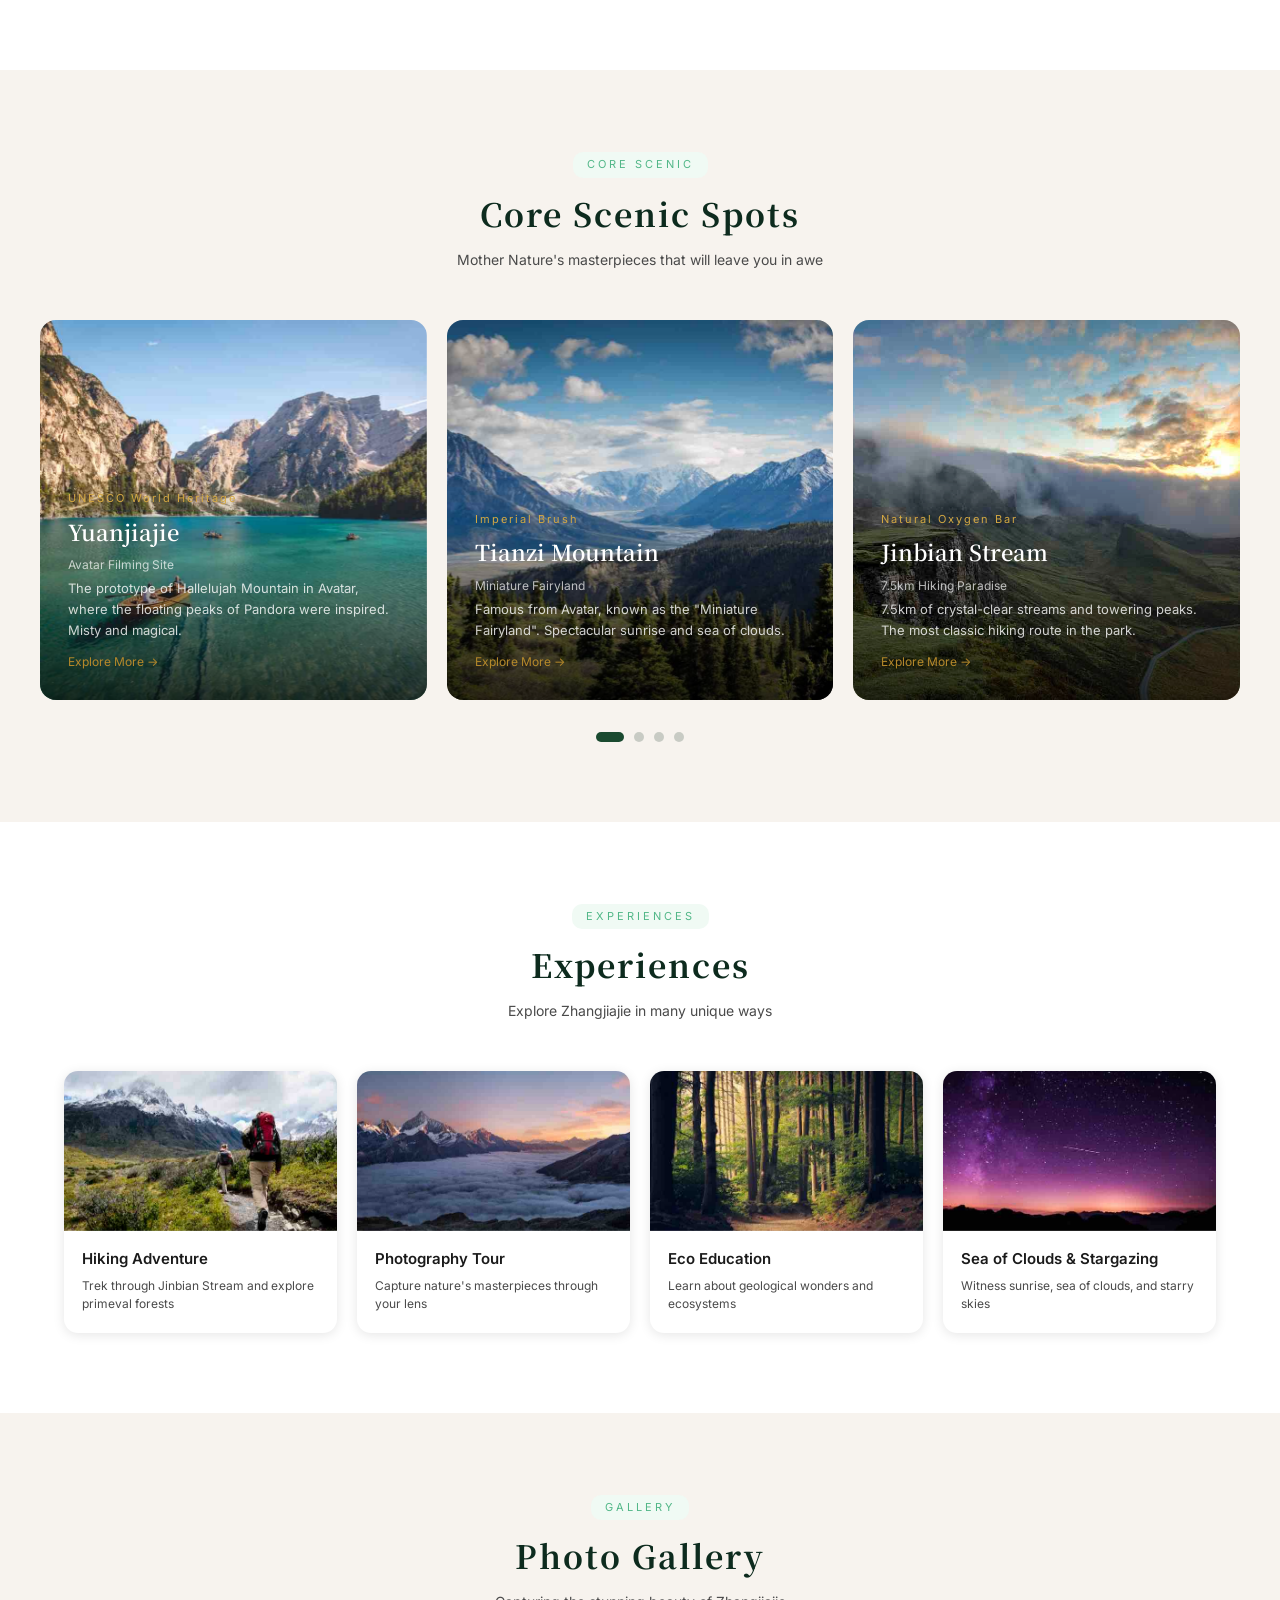
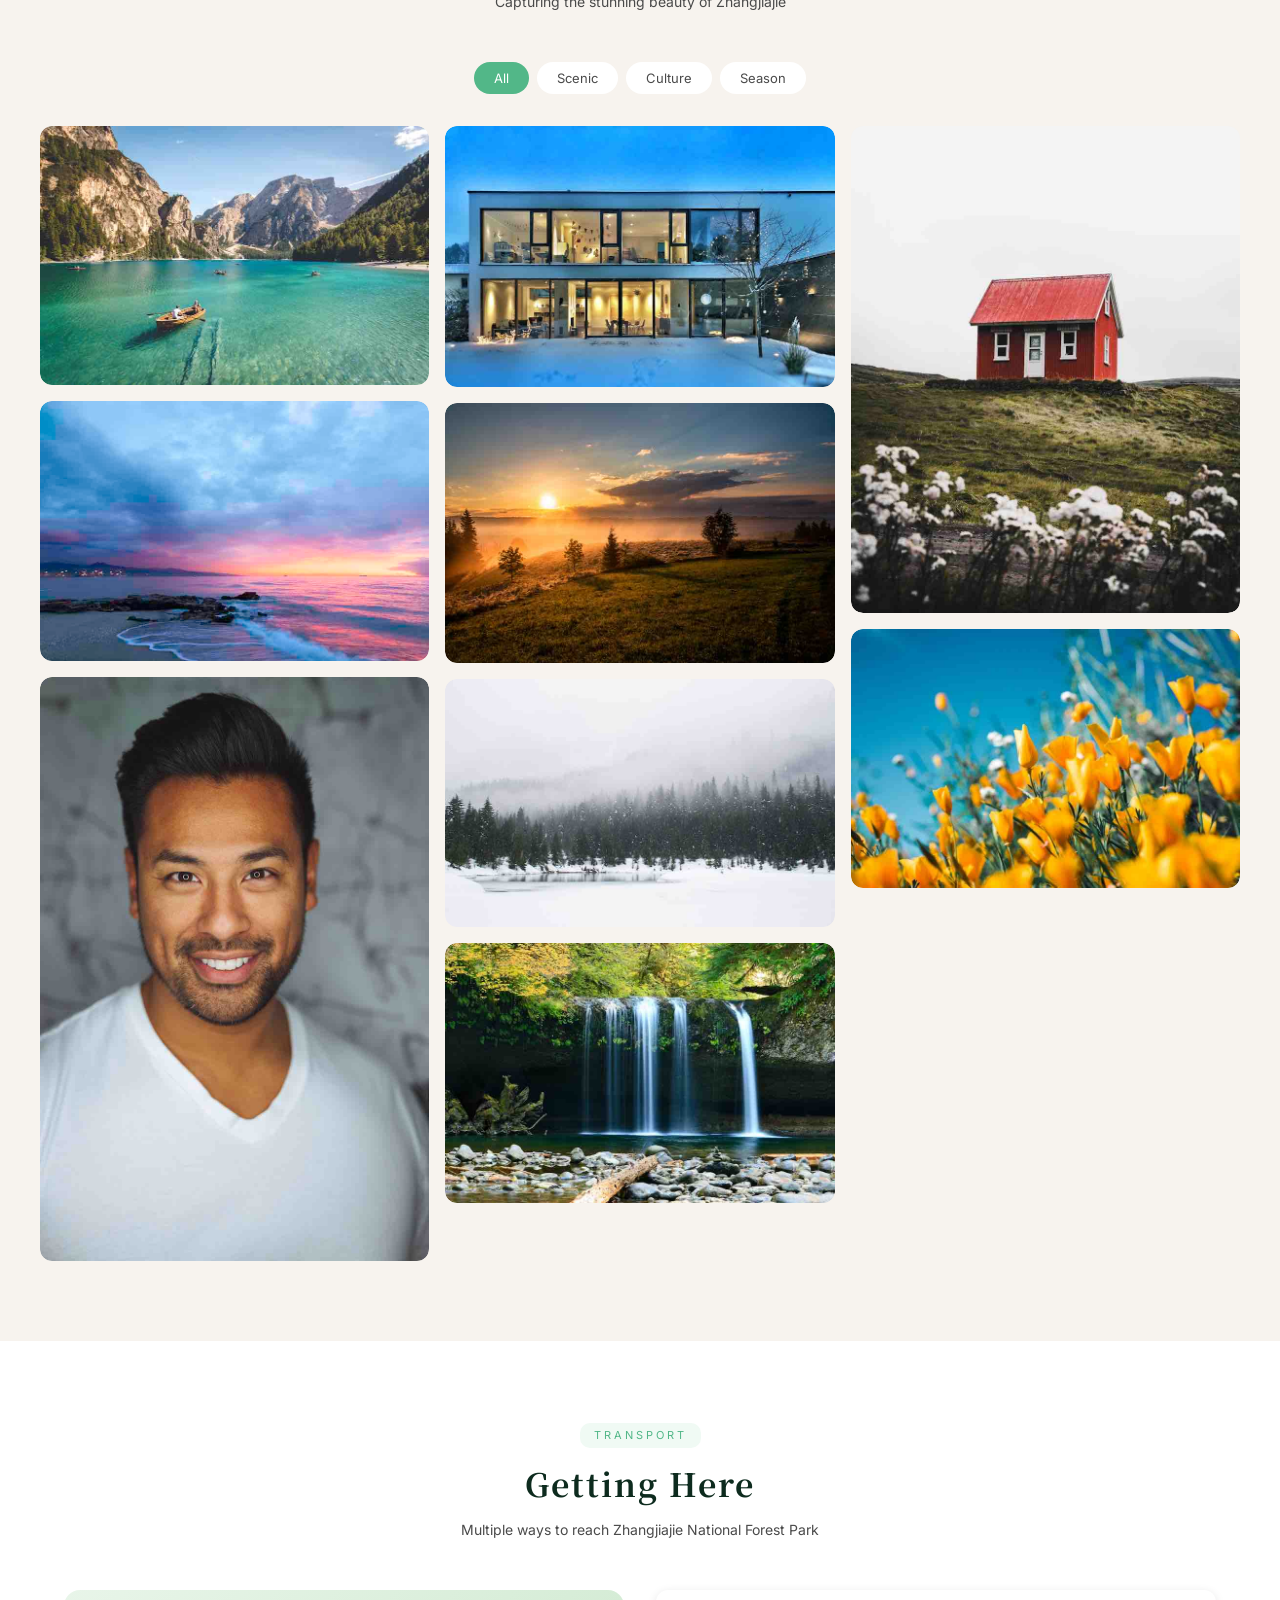
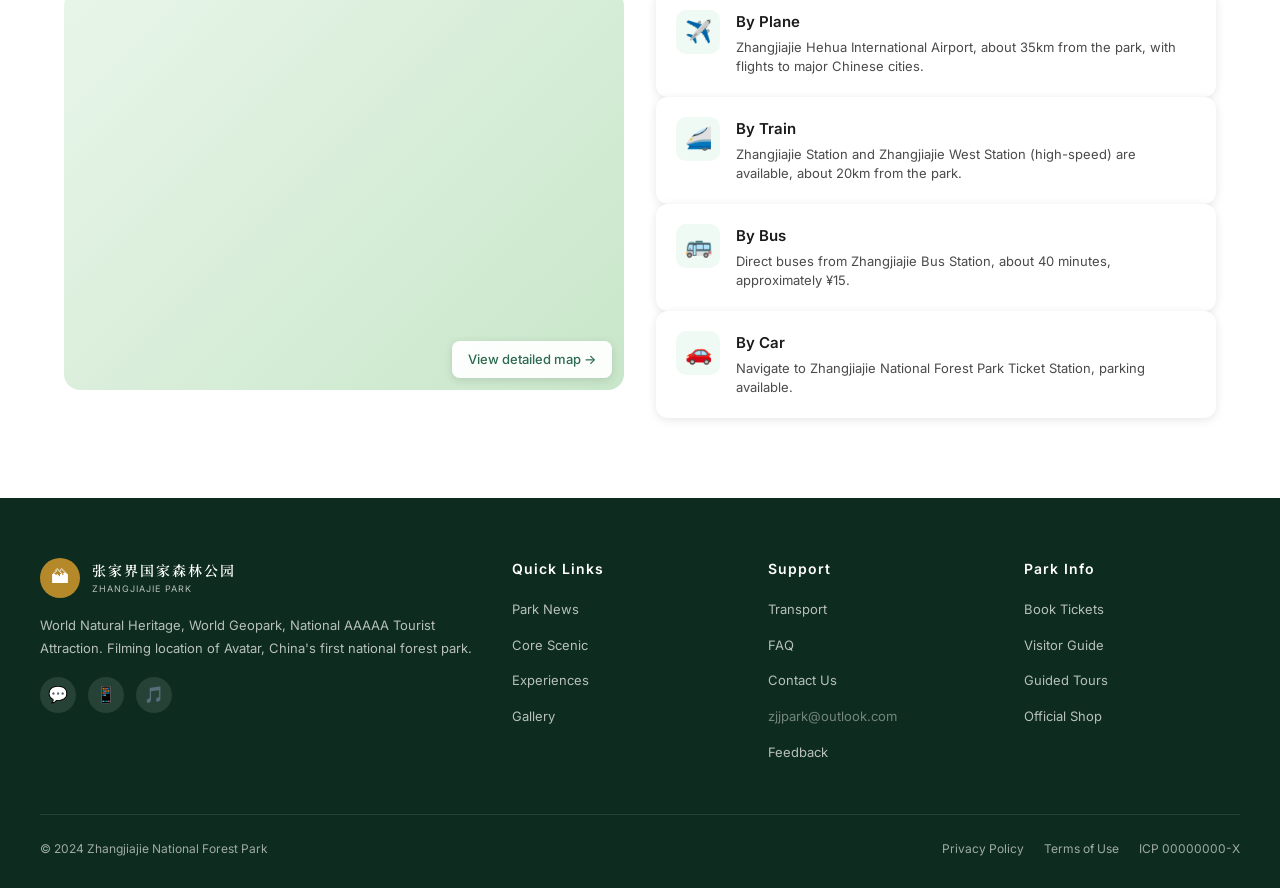
==== commit 79b927d5: "feat: add official email under Contact Us in footer" ====
--- a/index.html
+++ b/index.html
@@ -981,6 +981,15 @@
     }
     .footer-links a:hover {
       opacity: 1;
+    }
+    .footer-email {
+      color: rgba(255,255,255,0.6);
+      text-decoration: none;
+      transition: color 0.2s;
+    }
+    .footer-email:hover {
+      color: #fff;
+      text-decoration: underline;
     }
 
     /* ========== LIGHTBOX ========== */
@@ -1394,6 +1403,7 @@
             <li><a href="getting-here/" data-i18n="nav_transport">Getting Here</a></li>
             <li><a href="#" data-i18n="footer_faq">FAQ</a></li>
             <li><a href="#" data-i18n="footer_contact">Contact Us</a></li>
+            <li><a href="mailto:zjjpark@outlook.com" class="footer-email">zjjpark@outlook.com</a></li>
             <li><a href="#" data-i18n="footer_feedback">Feedback</a></li>
           </ul>
         </div>
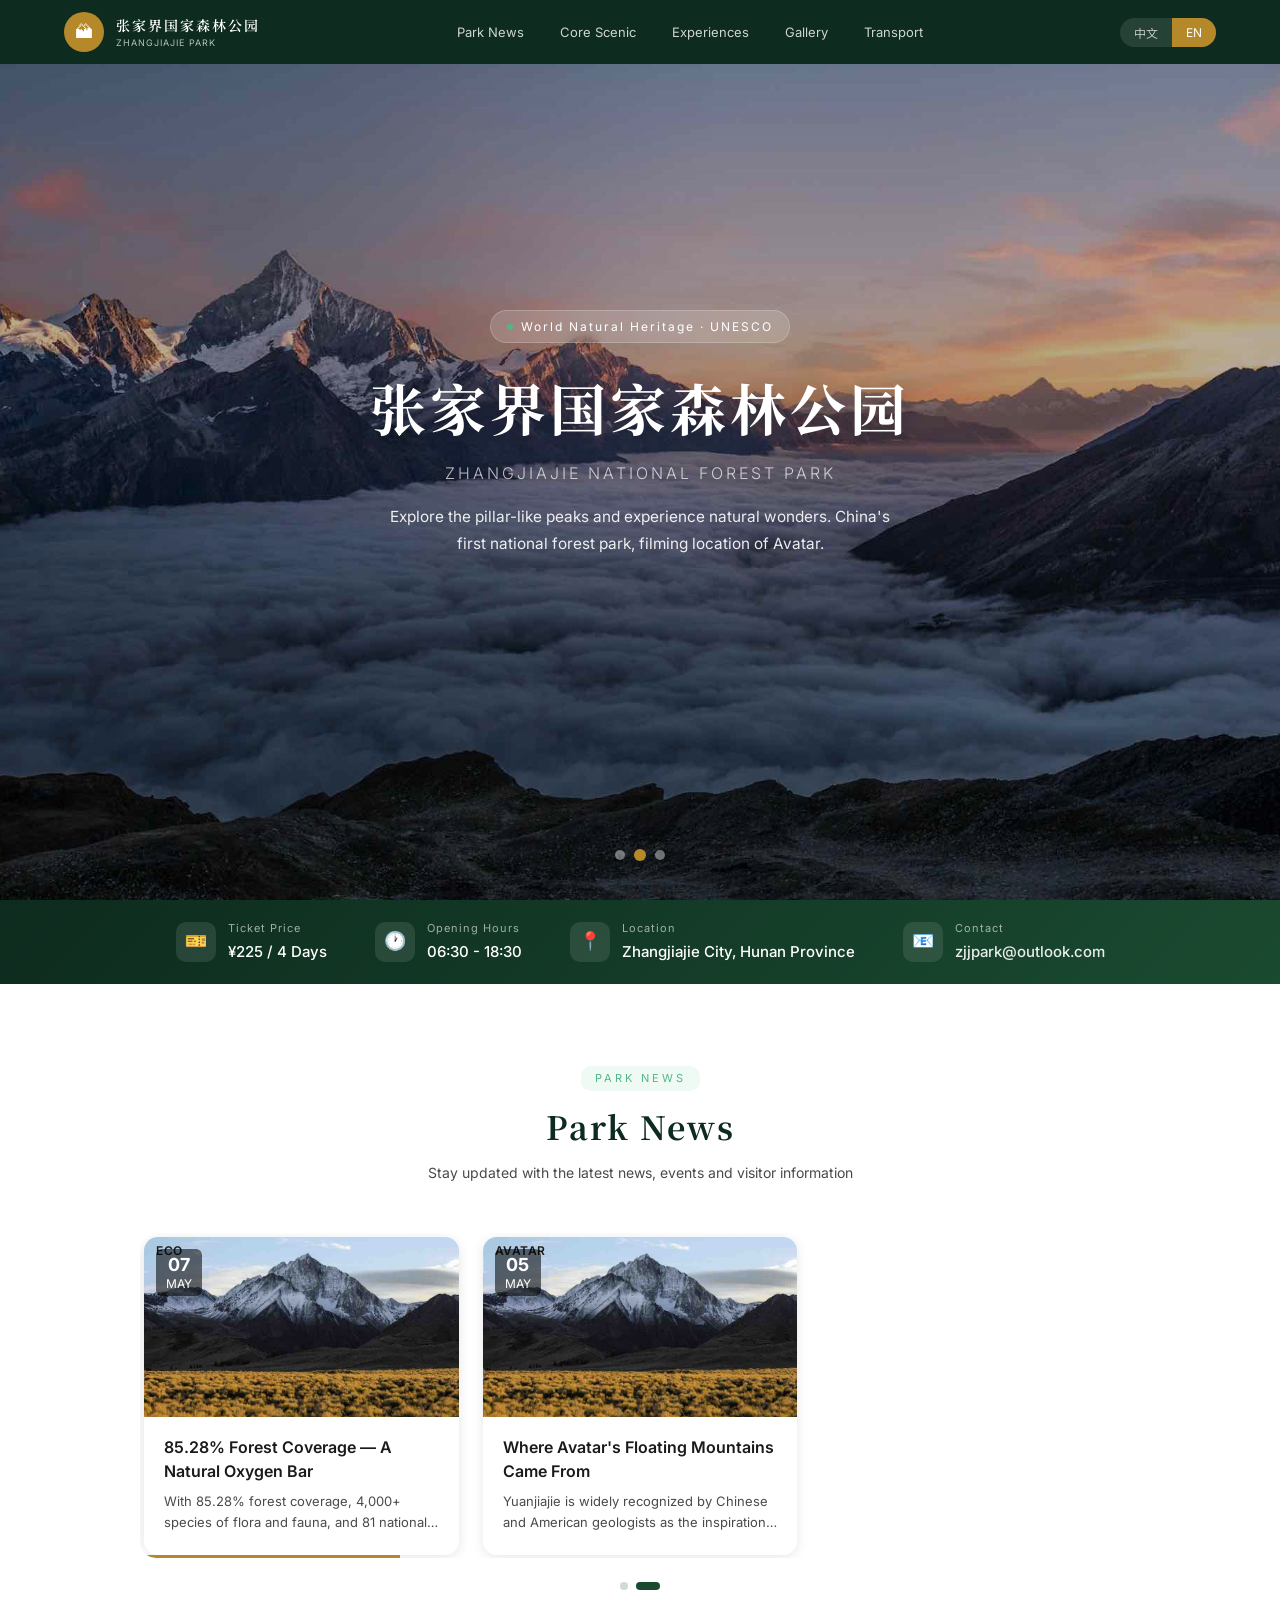
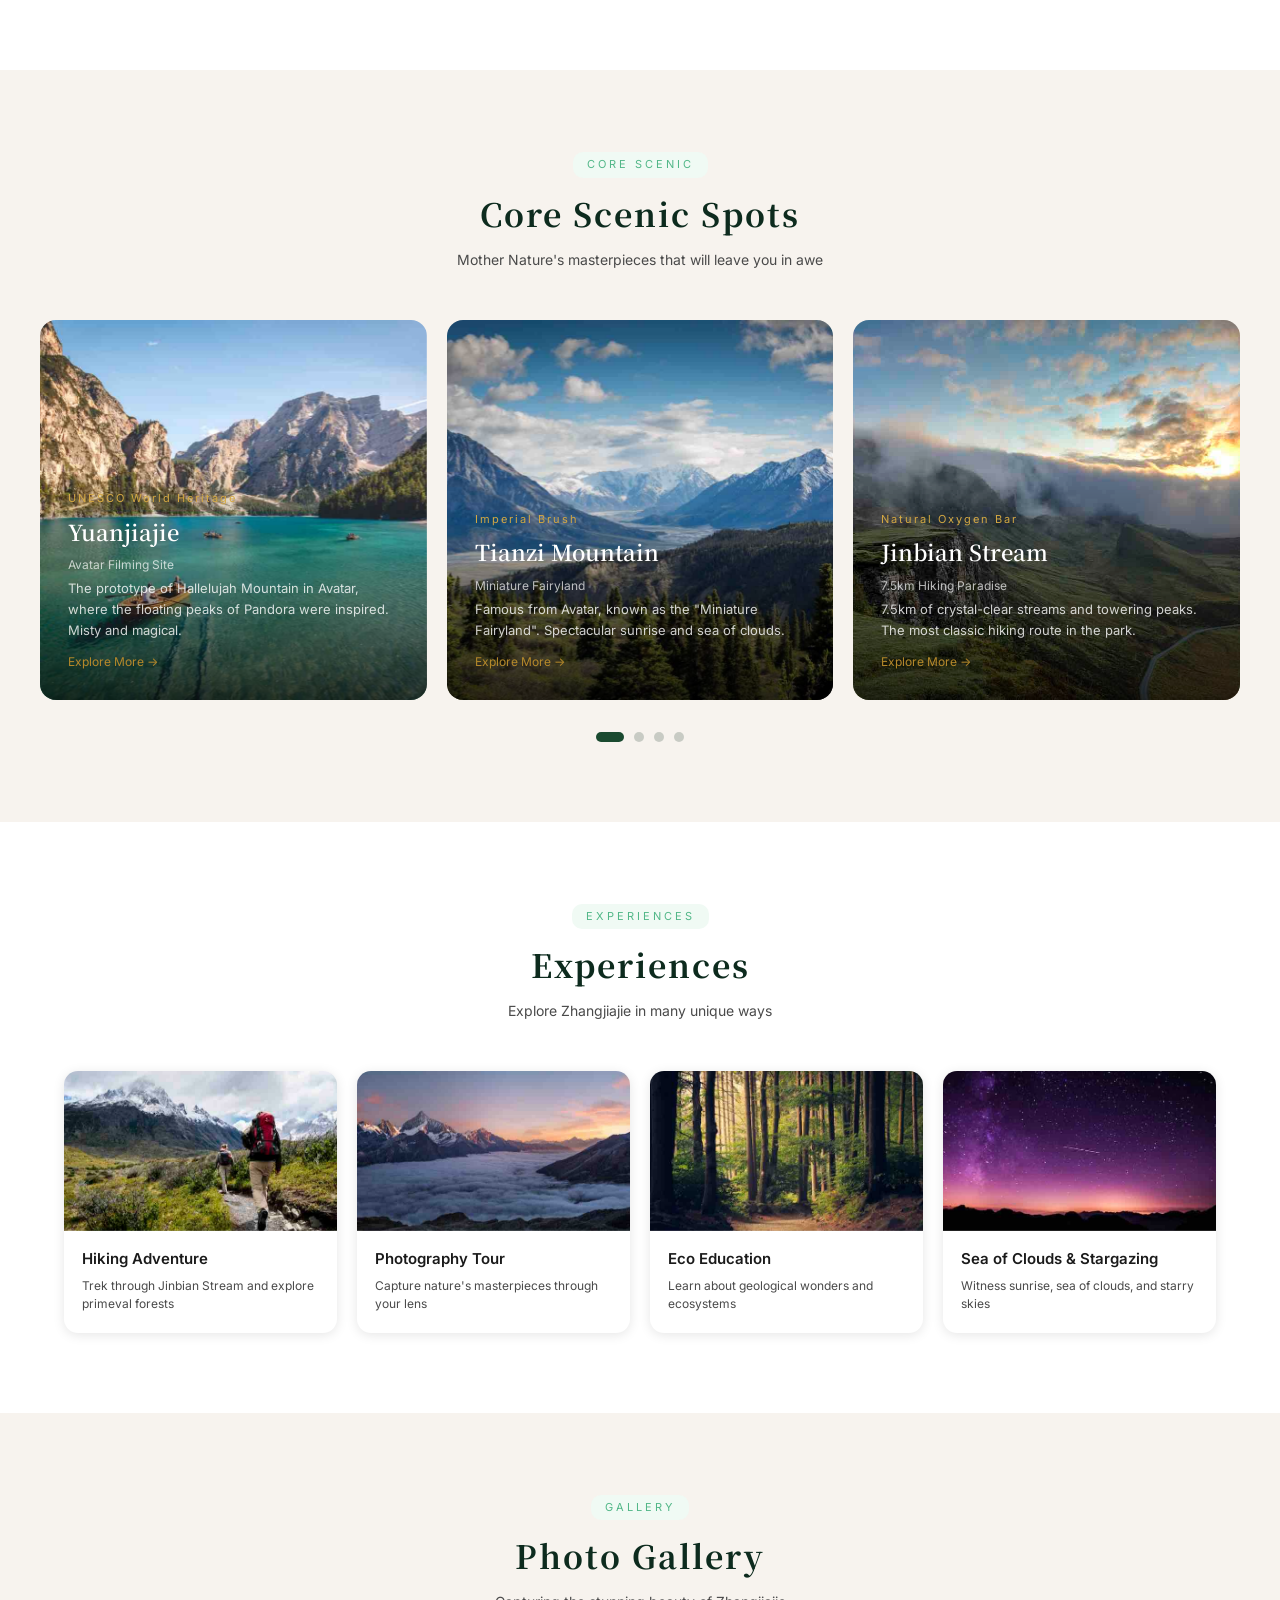
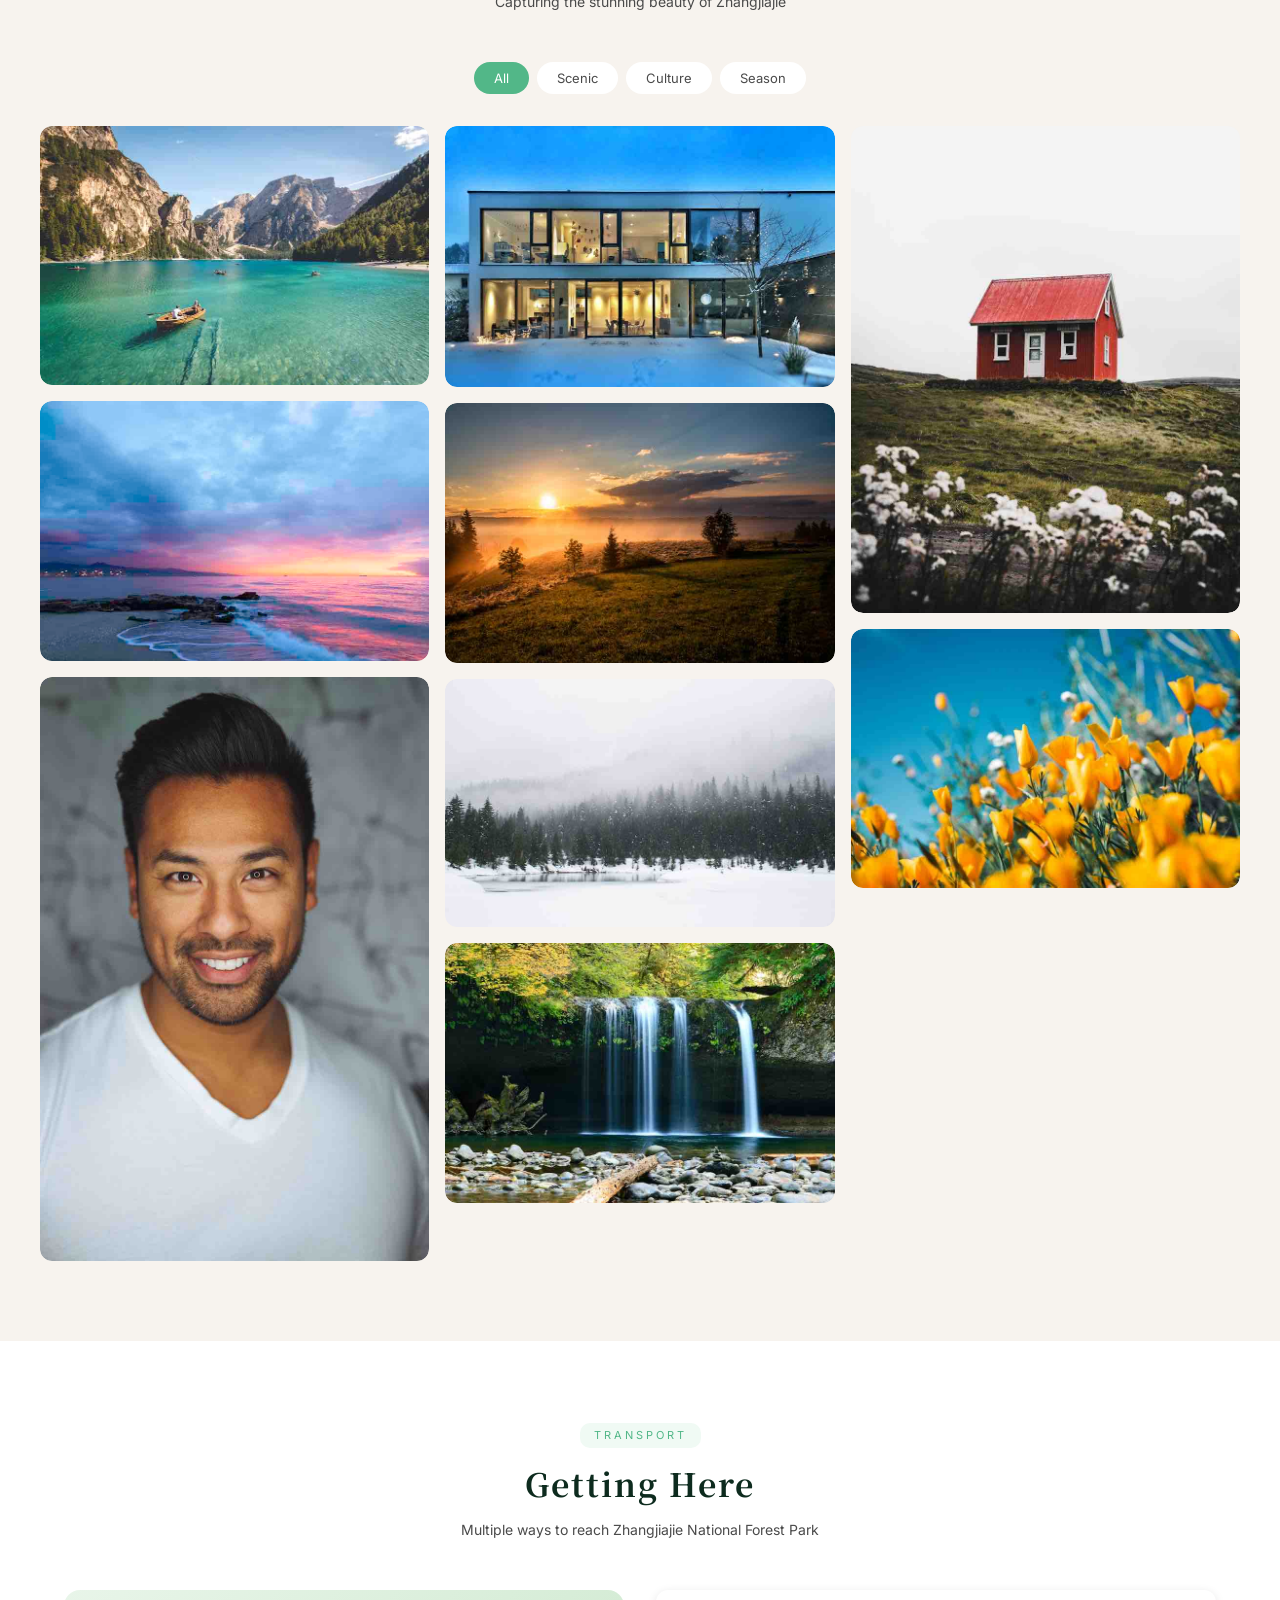
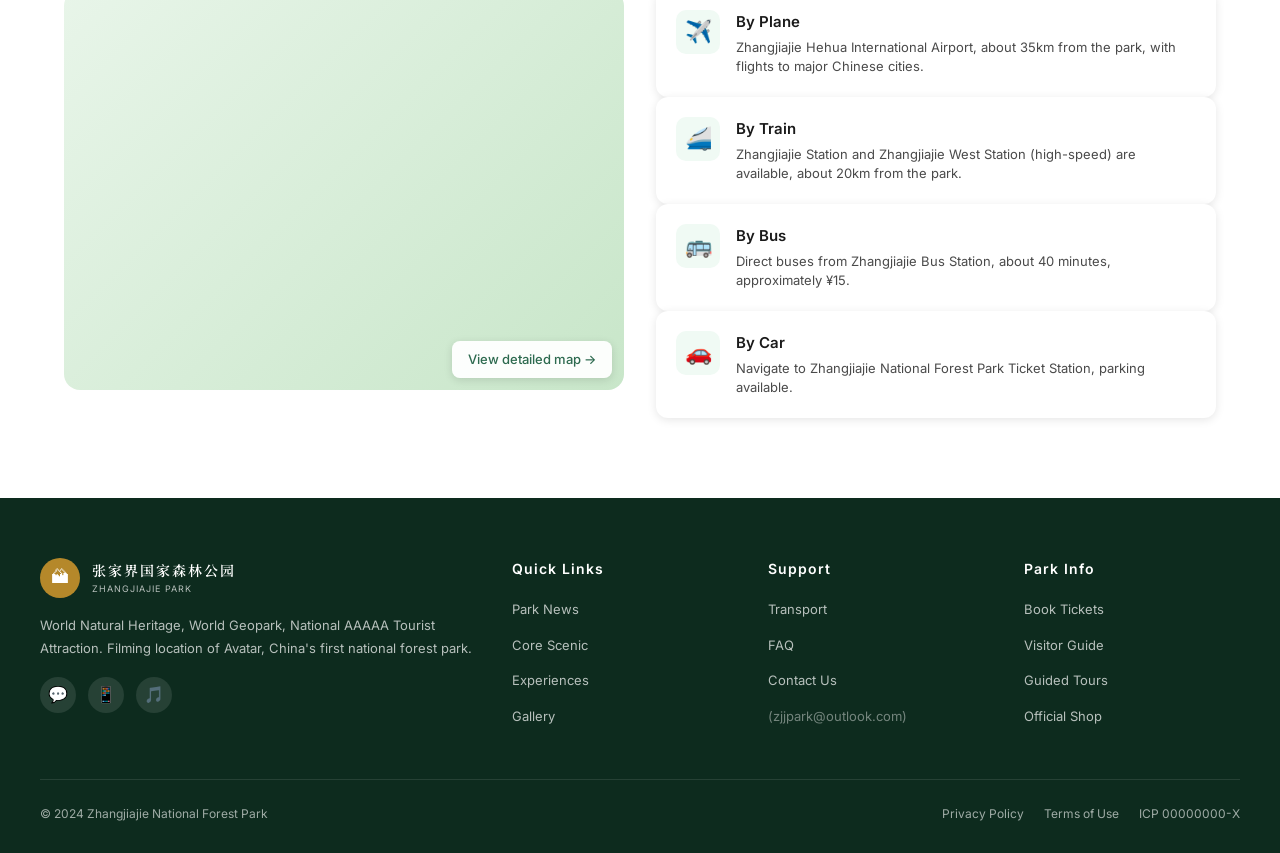
==== commit 65aeff95: "chore: wrap email with brackets, remove Feedback link" ====
--- a/index.html
+++ b/index.html
@@ -1403,8 +1403,7 @@
             <li><a href="getting-here/" data-i18n="nav_transport">Getting Here</a></li>
             <li><a href="#" data-i18n="footer_faq">FAQ</a></li>
             <li><a href="#" data-i18n="footer_contact">Contact Us</a></li>
-            <li><a href="mailto:zjjpark@outlook.com" class="footer-email">zjjpark@outlook.com</a></li>
-            <li><a href="#" data-i18n="footer_feedback">Feedback</a></li>
+            <li><a href="mailto:zjjpark@outlook.com" class="footer-email">(zjjpark@outlook.com)</a></li>
           </ul>
         </div>
         <div class="footer-col">
@@ -1502,7 +1501,6 @@
         footer_quick: 'Quick Links',
         footer_service: 'Support',
         footer_contact: 'Contact Us',
-        footer_feedback: 'Feedback',
         footer_faq: 'FAQ',
         footer_info: 'Park Info',
         footer_ticket: 'Book Tickets',
@@ -1559,7 +1557,6 @@
         footer_quick: '快速链接',
         footer_service: '服务支持',
         footer_contact: '联系我们',
-        footer_feedback: '意见反馈',
         footer_faq: '常见问题',
         footer_info: '景区信息',
         footer_ticket: '门票预约',
